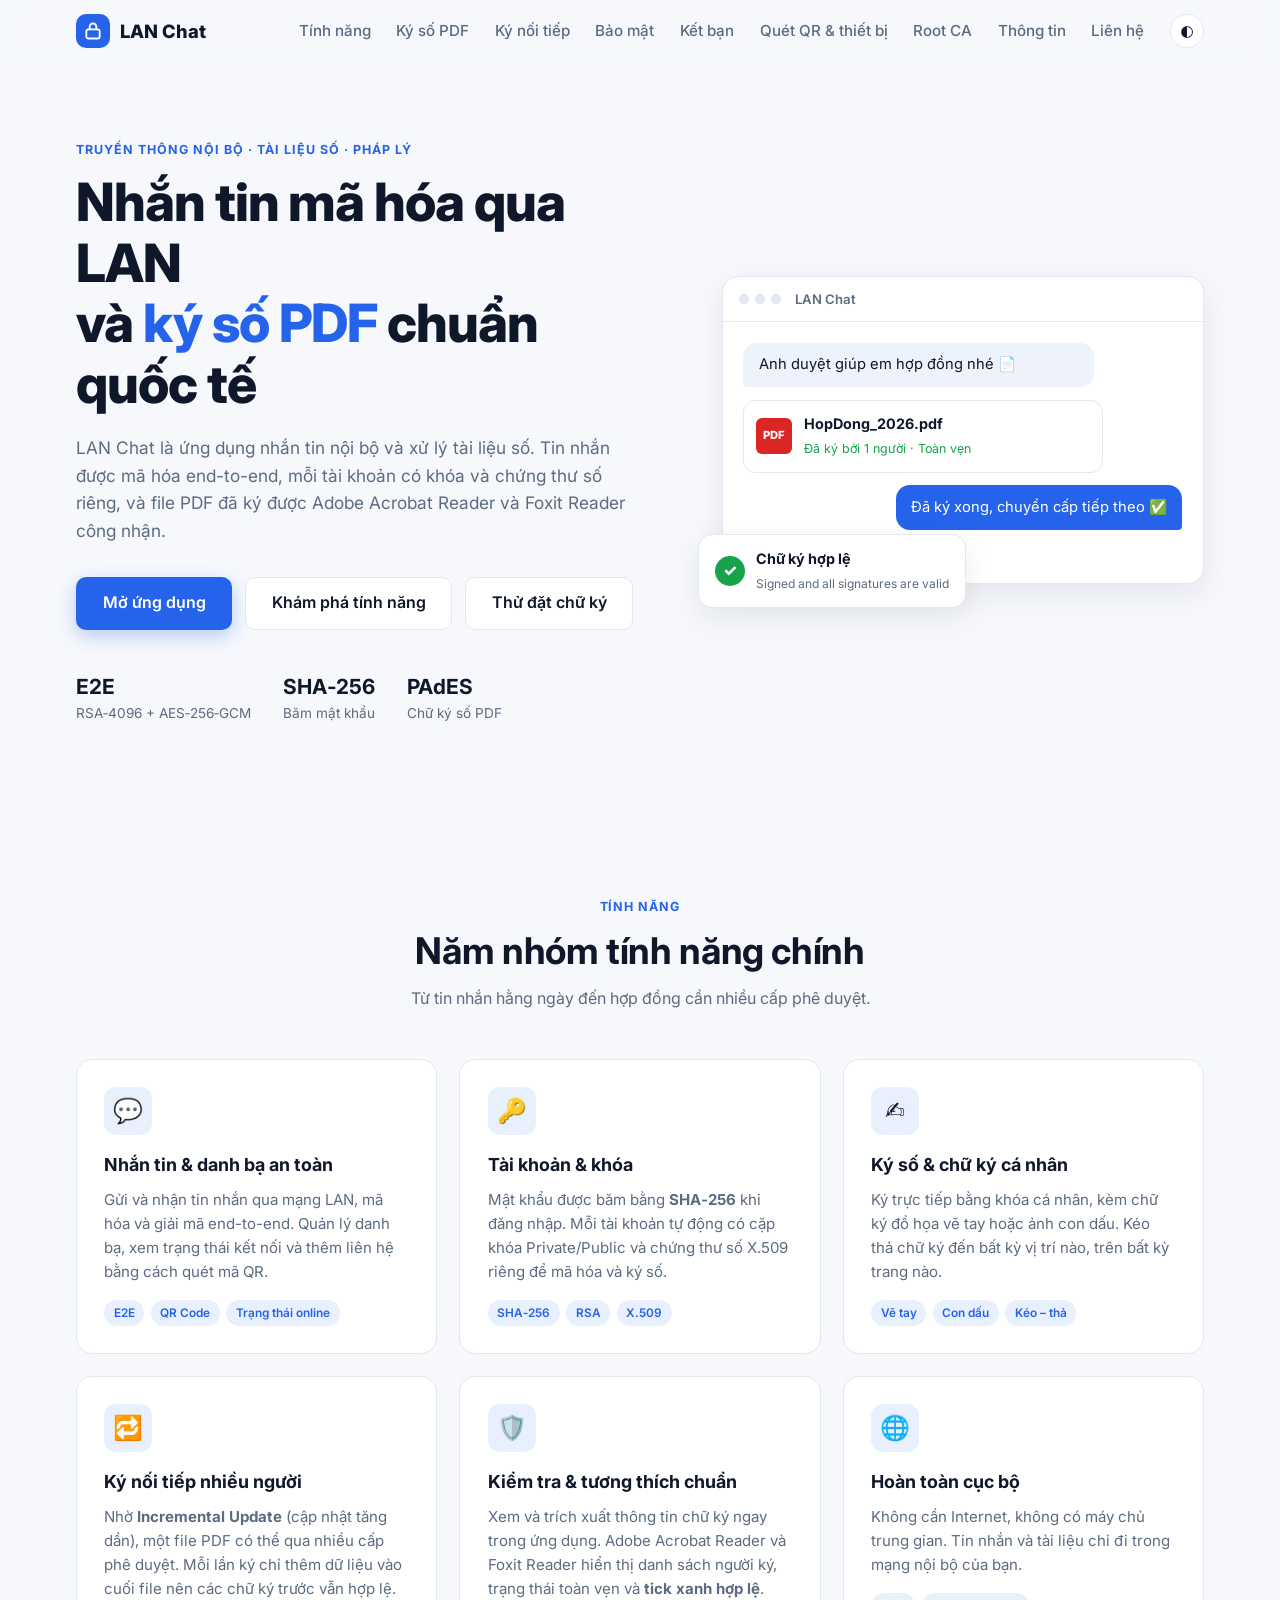
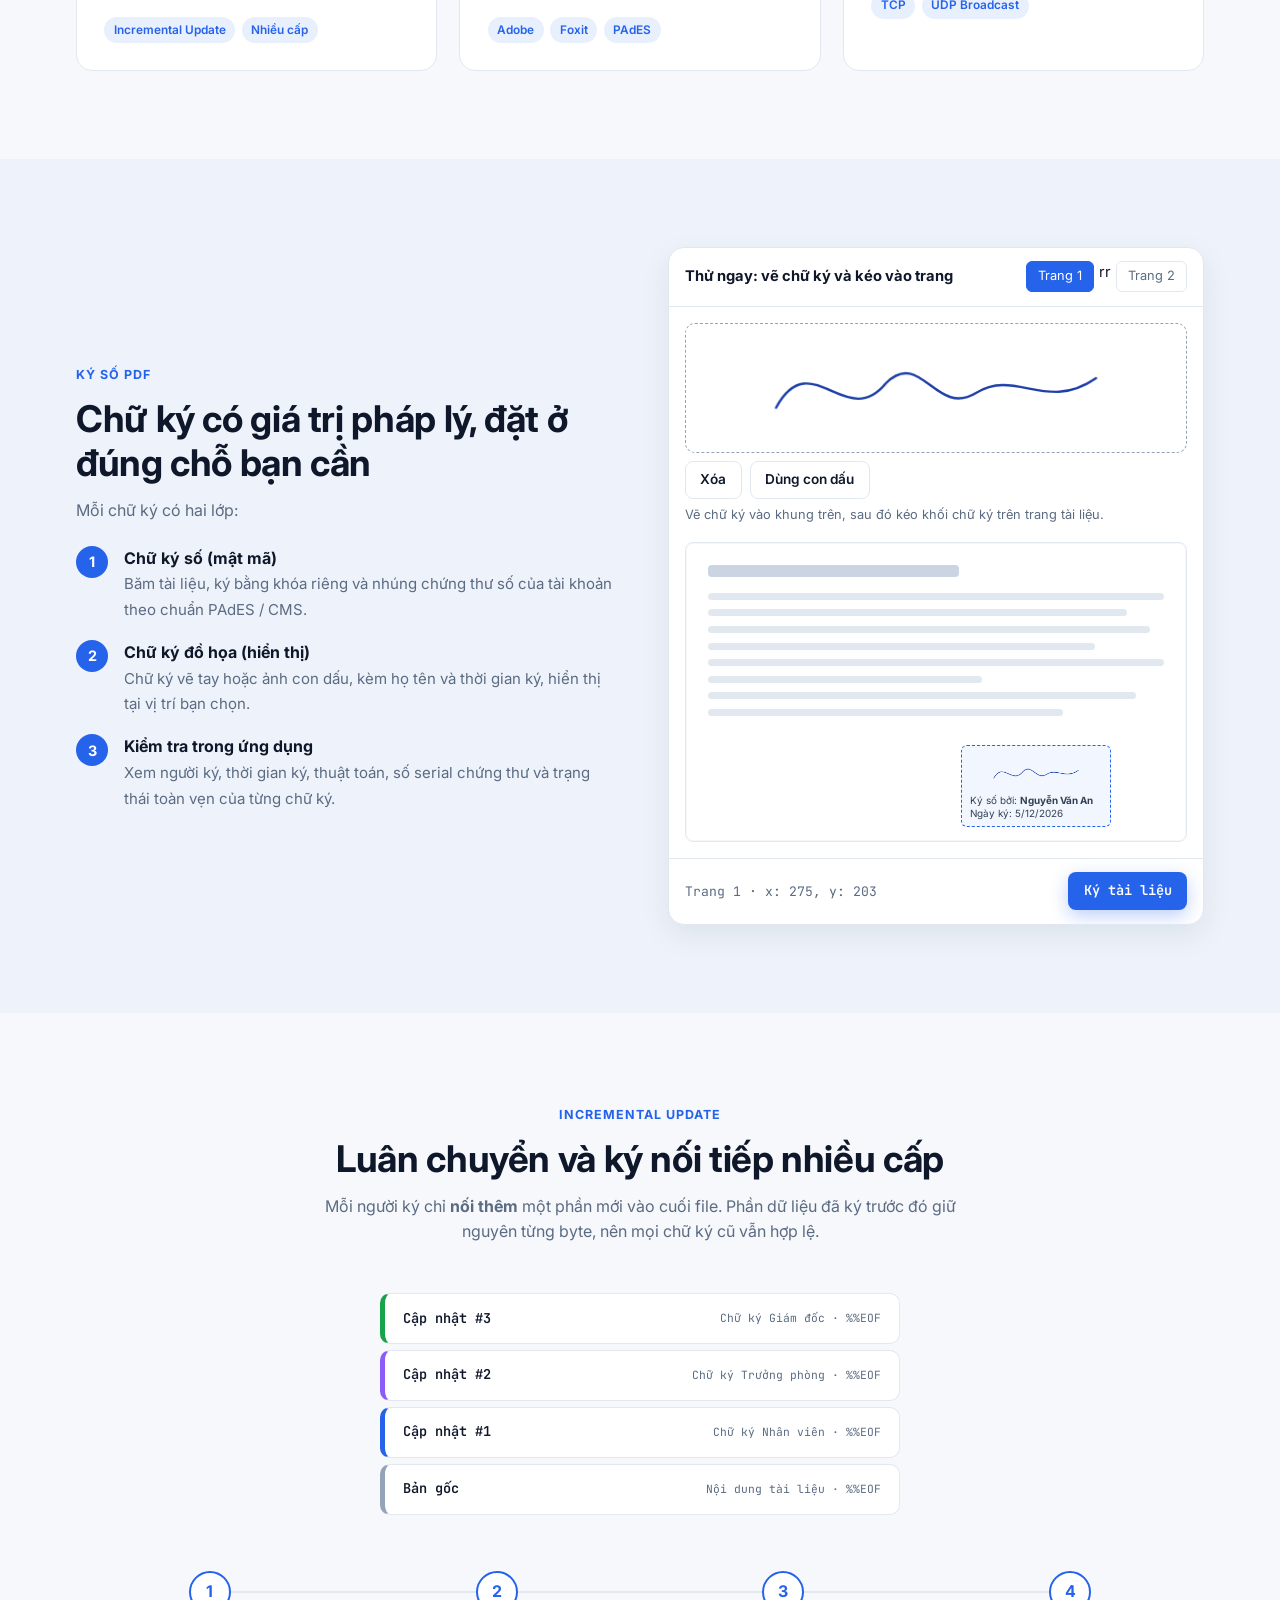
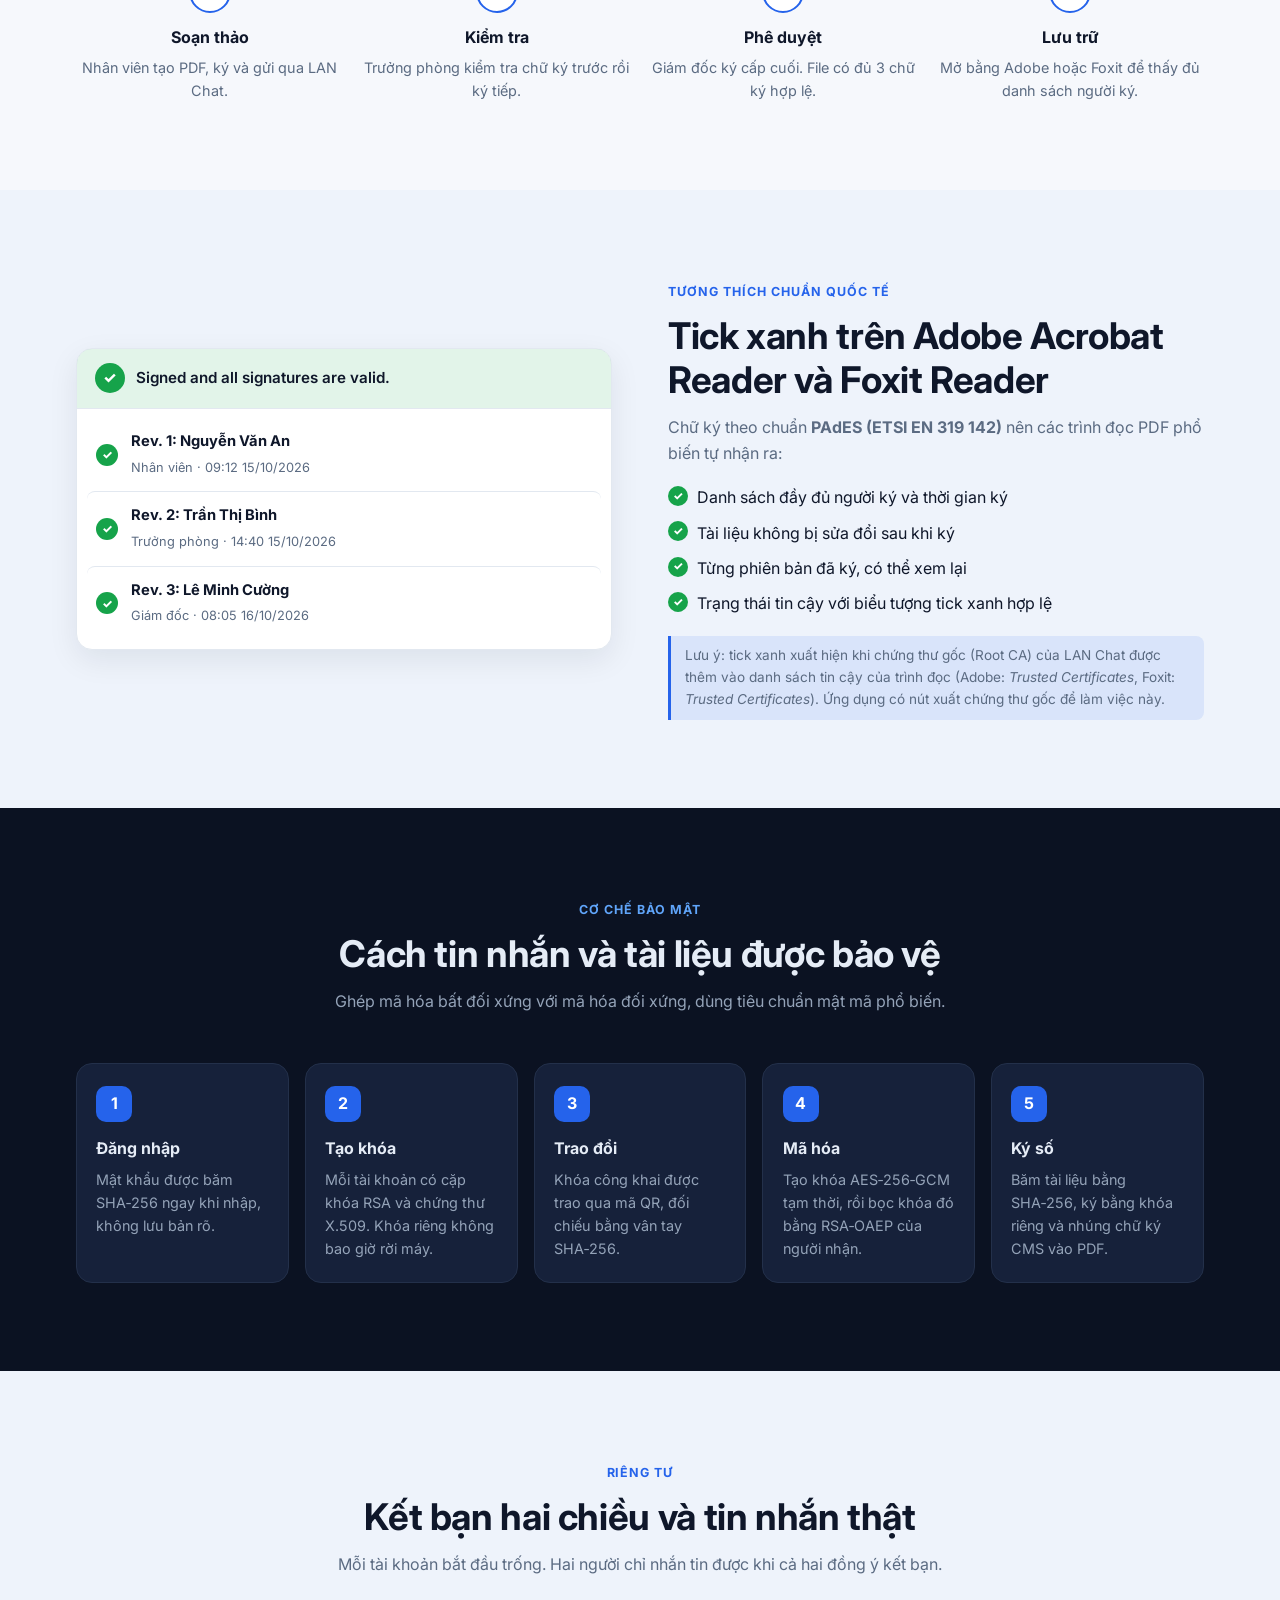
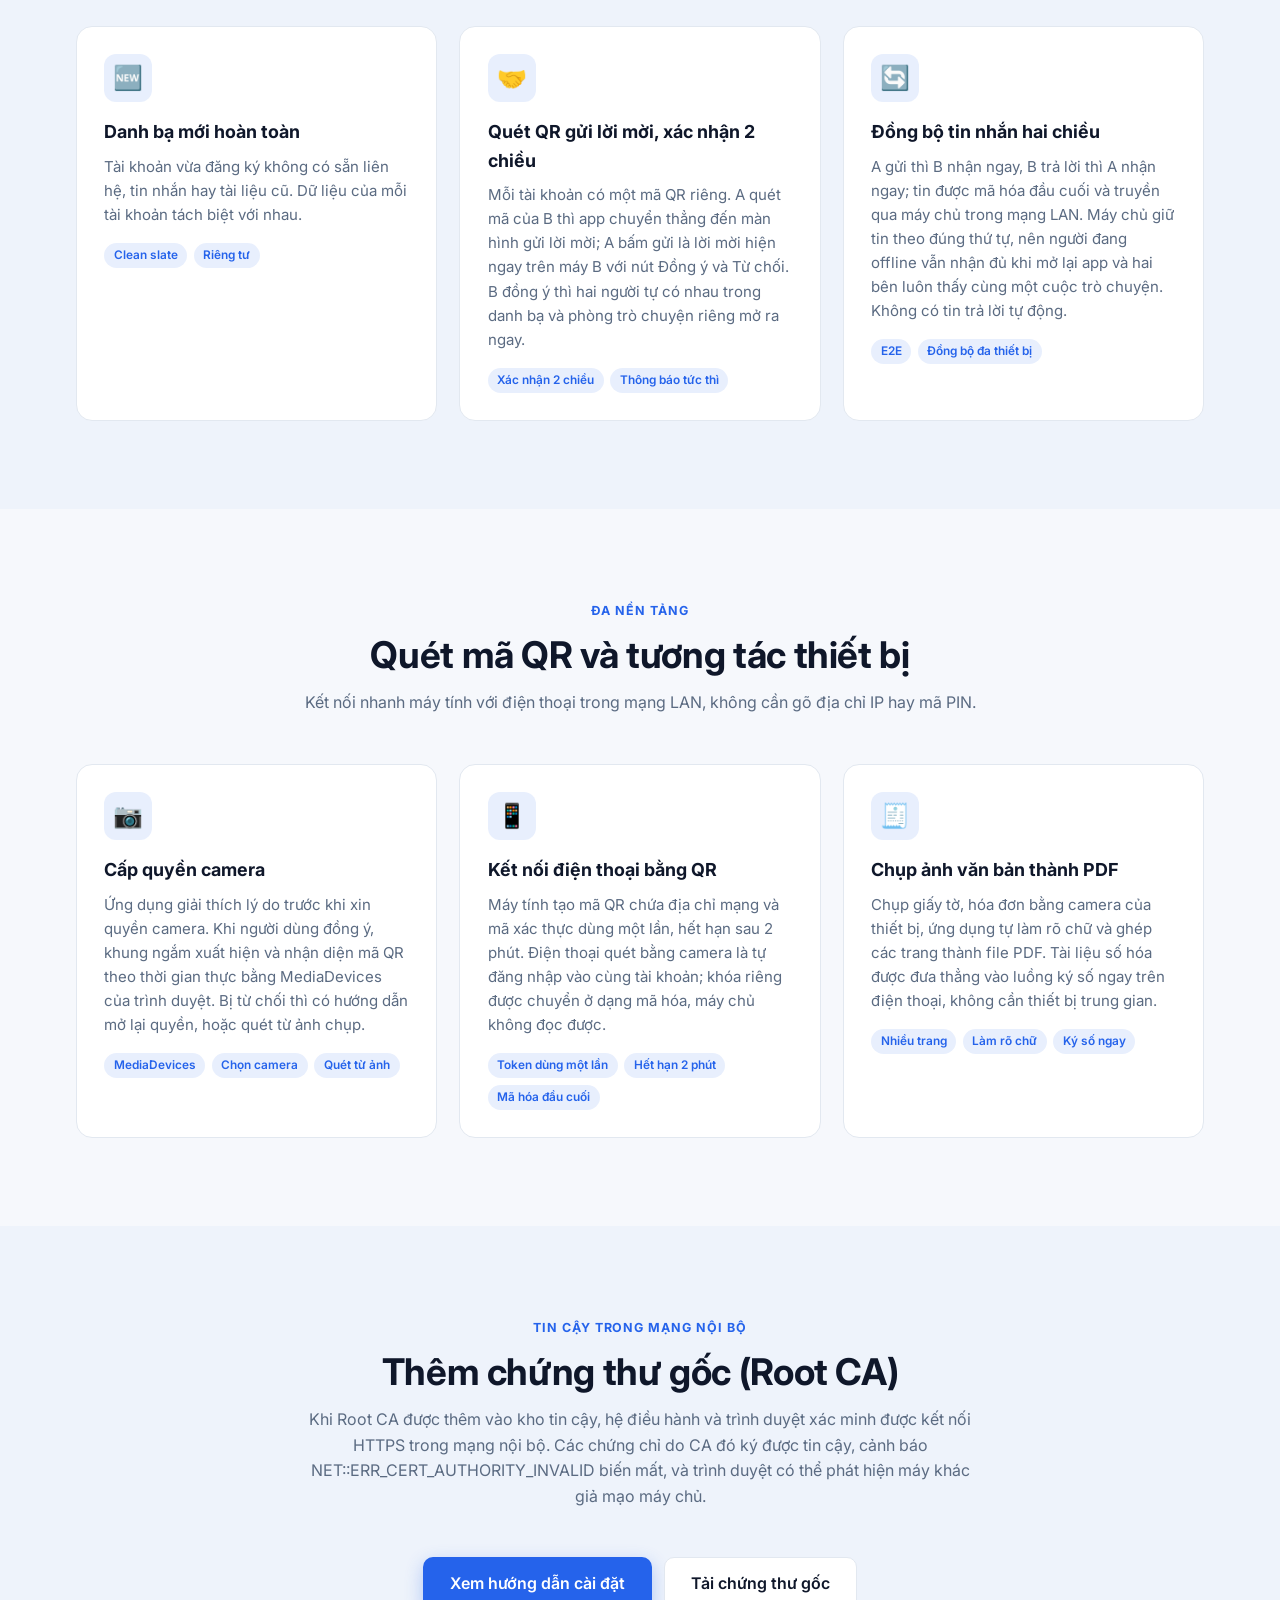
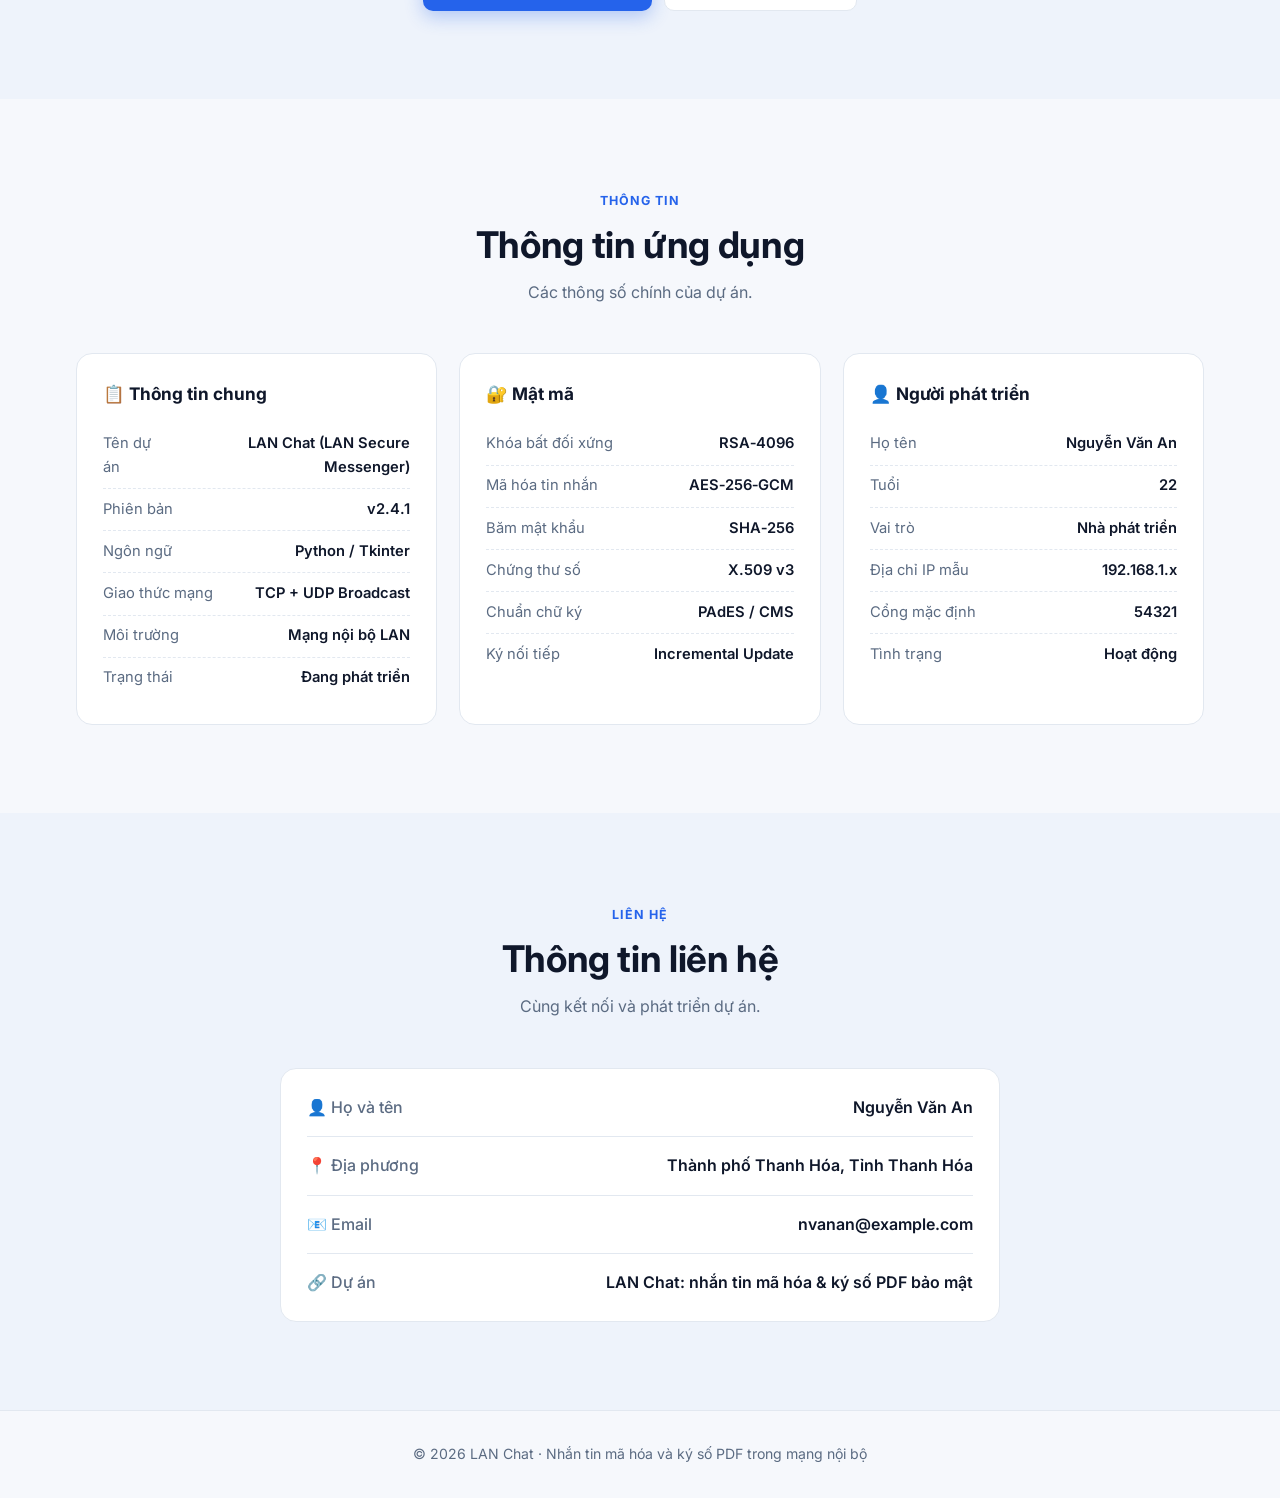
==== ui/ui/ui/index.html @ f1059870 "Cập nhật mô tả luồng quét QR gửi lời mời kết bạn Co-Authored-By: Claude Opus 5.5 <noreply@anthropic." ====
<!DOCTYPE html>
<html lang="vi">

<head>
    <meta charset="UTF-8">
    <meta name="viewport" content="width=device-width, initial-scale=1.0">
    <meta name="description" content="LAN Chat – Nhắn tin mã hóa end-to-end qua mạng LAN và ký số PDF chuẩn quốc tế.">
    <title>LAN Chat – Nhắn tin & Ký số PDF Bảo mật</title>
    <link rel="preconnect" href="https://fonts.googleapis.com">
    <link
        href="https://fonts.googleapis.com/css2?family=Inter:wght@400;500;600;700;800&family=JetBrains+Mono:wght@400;500&display=swap"
        rel="stylesheet">
    <link rel="stylesheet" href="style.css">
</head>

<body>
    <!-- Thanh điều hướng -->
    <nav class="navbar" id="navbar">
        <div class="nav-container">
            <a href="#home" class="logo">
                <span class="logo-mark">
                    <svg viewBox="0 0 24 24" width="20" height="20" fill="none" stroke="currentColor" stroke-width="2.2"
                        stroke-linecap="round" stroke-linejoin="round">
                        <rect x="4" y="10" width="16" height="11" rx="2.5" />
                        <path d="M8 10V7a4 4 0 0 1 8 0v3" />
                    </svg>
                </span>
                <span class="brand">LAN Chat</span>
            </a>
            <button class="nav-toggle" id="navToggle" aria-label="Mở menu" aria-expanded="false">
                <span></span><span></span><span></span>
            </button>
            <ul class="nav-links" id="navLinks">
                <li><a href="#features">Tính năng</a></li>
                <li><a href="#signing">Ký số PDF</a></li>
                <li><a href="#workflow">Ký nối tiếp</a></li>
                <li><a href="#security">Bảo mật</a></li>
                <li><a href="#friends">Kết bạn</a></li>
                <li><a href="#devices">Quét QR & thiết bị</a></li>
                <li><a href="#root-ca">Root CA</a></li>
                <li><a href="#info">Thông tin</a></li>
                <li><a href="#contact">Liên hệ</a></li>
                <li><button class="theme-btn" id="themeBtn" aria-label="Đổi giao diện sáng/tối">◐</button></li>
            </ul>
        </div>
    </nav>

    <!-- Phần đầu trang -->
    <header id="home" class="hero">
        <div class="hero-content">
            <span class="eyebrow">Truyền thông nội bộ · Tài liệu số · Pháp lý</span>
            <h1>Nhắn tin mã hóa qua LAN<br>và <span class="highlight">ký số PDF</span> chuẩn quốc tế</h1>
            <p class="subtitle">LAN Chat là ứng dụng nhắn tin nội bộ và xử lý tài liệu số. Tin nhắn được mã hóa
                end-to-end, mỗi tài khoản có khóa và chứng thư số riêng, và file PDF đã ký được Adobe Acrobat
                Reader và Foxit Reader công nhận.</p>
            <div class="hero-buttons">
                <a href="Ứng dụng Chat LAN Bảo mật &amp; Ký số PDF.html" class="btn primary">Mở ứng dụng</a>
                <a href="#features" class="btn secondary">Khám phá tính năng</a>
                <a href="#demo" class="btn secondary">Thử đặt chữ ký</a>
            </div>
            <ul class="hero-stats">
                <li><strong>E2E</strong><span>RSA‑4096 + AES‑256‑GCM</span></li>
                <li><strong>SHA‑256</strong><span>Băm mật khẩu</span></li>
                <li><strong>PAdES</strong><span>Chữ ký số PDF</span></li>
            </ul>
        </div>

        <div class="hero-visual" aria-hidden="true">
            <div class="mock-window">
                <div class="mock-bar"><i></i><i></i><i></i><span>LAN Chat</span></div>
                <div class="mock-body">
                    <div class="bubble in">Anh duyệt giúp em hợp đồng nhé 📄</div>
                    <div class="file-chip">
                        <span class="file-ico">PDF</span>
                        <div><b>HopDong_2026.pdf</b><small>Đã ký bởi 1 người · Toàn vẹn</small></div>
                    </div>
                    <div class="bubble out">Đã ký xong, chuyển cấp tiếp theo ✅</div>
                    <div class="lock-line"><span class="dot"></span>Mã hóa end‑to‑end · 192.168.1.24</div>
                </div>
            </div>
            <div class="badge-float">
                <span class="tick">✓</span>
                <div><b>Chữ ký hợp lệ</b><small>Signed and all signatures are valid</small></div>
            </div>
        </div>
    </header>

    <!-- Tính năng chính -->
    <section id="features" class="section">
        <div class="container">
            <div class="section-header">
                <span class="eyebrow">Tính năng</span>
                <h2>Năm nhóm tính năng chính</h2>
                <p>Từ tin nhắn hằng ngày đến hợp đồng cần nhiều cấp phê duyệt.</p>
            </div>
            <div class="features-grid">
                <article class="feature-card reveal">
                    <div class="feature-icon">💬</div>
                    <h3>Nhắn tin & danh bạ an toàn</h3>
                    <p>Gửi và nhận tin nhắn qua mạng LAN, mã hóa và giải mã end-to-end. Quản lý danh bạ, xem trạng thái
                        kết nối và thêm
                        liên hệ bằng cách quét mã QR.</p>
                    <ul class="tags">
                        <li>E2E</li>
                        <li>QR Code</li>
                        <li>Trạng thái online</li>
                    </ul>
                </article>
                <article class="feature-card reveal">
                    <div class="feature-icon">🔑</div>
                    <h3>Tài khoản & khóa</h3>
                    <p>Mật khẩu được băm bằng <b>SHA‑256</b> khi đăng nhập. Mỗi tài khoản tự động có cặp khóa
                        Private/Public và chứng thư số X.509 riêng để mã hóa và ký số.</p>
                    <ul class="tags">
                        <li>SHA‑256</li>
                        <li>RSA</li>
                        <li>X.509</li>
                    </ul>
                </article>
                <article class="feature-card reveal">
                    <div class="feature-icon">✍️</div>
                    <h3>Ký số & chữ ký cá nhân</h3>
                    <p>Ký trực tiếp bằng khóa cá nhân, kèm chữ ký đồ họa vẽ tay hoặc ảnh con dấu. Kéo thả chữ ký đến
                        bất kỳ vị trí nào, trên bất kỳ trang nào.</p>
                    <ul class="tags">
                        <li>Vẽ tay</li>
                        <li>Con dấu</li>
                        <li>Kéo – thả</li>
                    </ul>
                </article>
                <article class="feature-card reveal">
                    <div class="feature-icon">🔁</div>
                    <h3>Ký nối tiếp nhiều người</h3>
                    <p>Nhờ <b>Incremental Update</b> (cập nhật tăng dần), một file PDF có thể qua nhiều cấp phê duyệt.
                        Mỗi lần ký chỉ thêm dữ liệu vào cuối file nên các chữ ký trước vẫn hợp lệ.</p>
                    <ul class="tags">
                        <li>Incremental Update</li>
                        <li>Nhiều cấp</li>
                    </ul>
                </article>
                <article class="feature-card reveal">
                    <div class="feature-icon">🛡️</div>
                    <h3>Kiểm tra & tương thích chuẩn</h3>
                    <p>Xem và trích xuất thông tin chữ ký ngay trong ứng dụng. Adobe Acrobat Reader và Foxit Reader
                        hiển thị danh sách người ký, trạng thái toàn vẹn và <b>tick xanh hợp lệ</b>.</p>
                    <ul class="tags">
                        <li>Adobe</li>
                        <li>Foxit</li>
                        <li>PAdES</li>
                    </ul>
                </article>
                <article class="feature-card reveal">
                    <div class="feature-icon">🌐</div>
                    <h3>Hoàn toàn cục bộ</h3>
                    <p>Không cần Internet, không có máy chủ trung gian. Tin nhắn và tài liệu chỉ đi trong mạng nội bộ
                        của bạn.</p>
                    <ul class="tags">
                        <li>TCP</li>
                        <li>UDP Broadcast</li>
                    </ul>
                </article>
            </div>
        </div>
    </section>

    <!-- Ký số PDF + demo -->
    <section id="signing" class="section alt">
        <div class="container split">
            <div class="split-text">
                <span class="eyebrow">Ký số PDF</span>
                <h2>Chữ ký có giá trị pháp lý, đặt ở đúng chỗ bạn cần</h2>
                <p>Mỗi chữ ký có hai lớp:</p>
                <ol class="numbered">
                    <li><b>Chữ ký số (mật mã)</b><span>Băm tài liệu, ký bằng khóa riêng và nhúng chứng thư số của tài
                            khoản
                            theo chuẩn PAdES / CMS.</span></li>
                    <li><b>Chữ ký đồ họa (hiển thị)</b><span>Chữ ký vẽ tay hoặc ảnh con dấu, kèm họ tên và thời gian ký,
                            hiển thị tại vị trí bạn chọn.</span></li>
                    <li><b>Kiểm tra trong ứng dụng</b><span>Xem người ký, thời gian ký, thuật toán, số serial chứng thư
                            và trạng thái
                            toàn vẹn của từng chữ ký.</span></li>
                </ol>
            </div>

            <div id="demo" class="demo reveal">
                <div class="demo-head">
                    <b>Thử ngay: vẽ chữ ký và kéo vào trang</b>
                    <div class="demo-tabs" role="tablist">
                        <button class="active" data-page="1">Trang 1</button>rr
                        <button data-page="2">Trang 2</button>
                    </div>
                </div>
                <div class="demo-body">
                    <div class="pad-wrap">
                        <canvas id="sigPad" width="320" height="130" aria-label="Khung vẽ chữ ký"></canvas>
                        <div class="pad-actions">
                            <button class="btn ghost sm" id="clearPad">Xóa</button>
                            <button class="btn ghost sm" id="stampPad">Dùng con dấu</button>
                        </div>
                        <p class="hint">Vẽ chữ ký vào khung trên, sau đó kéo khối chữ ký trên trang tài liệu.</p>
                    </div>
                    <div class="paper" id="paper">
                        <div class="paper-lines" id="paperLines"></div>
                        <div class="sig-box" id="sigBox" tabindex="0" aria-label="Khối chữ ký, kéo để di chuyển">
                            <img id="sigImg" alt="">
                            <span class="sig-meta">Ký số bởi: <b>Nguyễn Văn An</b><br><span id="sigTime"></span></span>
                        </div>
                    </div>
                </div>
                <div class="demo-foot">
                    <span id="sigPos">Trang 1 · x: 0, y: 0</span>
                    <button class="btn primary sm" id="signBtn">Ký tài liệu</button>
                </div>
                <div class="toast" id="toast" role="status"></div>
            </div>
        </div>
    </section>

    <!-- Ký nối tiếp -->
    <section id="workflow" class="section">
        <div class="container">
            <div class="section-header">
                <span class="eyebrow">Incremental Update</span>
                <h2>Luân chuyển và ký nối tiếp nhiều cấp</h2>
                <p>Mỗi người ký chỉ <b>nối thêm</b> một phần mới vào cuối file. Phần dữ liệu đã ký trước đó giữ nguyên
                    từng byte, nên mọi chữ ký cũ vẫn hợp lệ.</p>
            </div>

            <div class="pdf-stack reveal" aria-label="Cấu trúc file PDF sau nhiều lần ký">
                <div class="layer base"><span>Bản gốc</span><small>Nội dung tài liệu · %%EOF</small></div>
                <div class="layer l1"><span>Cập nhật #1</span><small>Chữ ký Nhân viên · %%EOF</small></div>
                <div class="layer l2"><span>Cập nhật #2</span><small>Chữ ký Trưởng phòng · %%EOF</small></div>
                <div class="layer l3"><span>Cập nhật #3</span><small>Chữ ký Giám đốc · %%EOF</small></div>
            </div>

            <div class="timeline">
                <div class="t-step reveal">
                    <div class="t-num">1</div>
                    <h4>Soạn thảo</h4>
                    <p>Nhân viên tạo PDF, ký và gửi qua LAN Chat.</p>
                </div>
                <div class="t-step reveal">
                    <div class="t-num">2</div>
                    <h4>Kiểm tra</h4>
                    <p>Trưởng phòng kiểm tra chữ ký trước rồi ký tiếp.</p>
                </div>
                <div class="t-step reveal">
                    <div class="t-num">3</div>
                    <h4>Phê duyệt</h4>
                    <p>Giám đốc ký cấp cuối. File có đủ 3 chữ ký hợp lệ.</p>
                </div>
                <div class="t-step reveal">
                    <div class="t-num">4</div>
                    <h4>Lưu trữ</h4>
                    <p>Mở bằng Adobe hoặc Foxit để thấy đủ danh sách người ký.</p>
                </div>
            </div>
        </div>
    </section>

    <!-- Kiểm tra chữ ký -->
    <section id="verify" class="section alt">
        <div class="container split reverse">
            <div class="viewer reveal" aria-label="Minh họa bảng chữ ký trong trình đọc PDF">
                <div class="viewer-banner"><span class="tick">✓</span>Signed and all signatures are valid.</div>
                <div class="viewer-panel">
                    <div class="sig-row"><span class="tick sm">✓</span>
                        <div><b>Rev. 1: Nguyễn Văn An</b><small>Nhân viên · 09:12 15/10/2026</small></div>
                    </div>
                    <div class="sig-row"><span class="tick sm">✓</span>
                        <div><b>Rev. 2: Trần Thị Bình</b><small>Trưởng phòng · 14:40 15/10/2026</small></div>
                    </div>
                    <div class="sig-row"><span class="tick sm">✓</span>
                        <div><b>Rev. 3: Lê Minh Cường</b><small>Giám đốc · 08:05 16/10/2026</small></div>
                    </div>
                </div>
            </div>
            <div class="split-text">
                <span class="eyebrow">Tương thích chuẩn quốc tế</span>
                <h2>Tick xanh trên Adobe Acrobat Reader và Foxit Reader</h2>
                <p>Chữ ký theo chuẩn <b>PAdES (ETSI EN 319 142)</b> nên các trình đọc PDF phổ biến tự nhận ra:</p>
                <ul class="checks">
                    <li>Danh sách đầy đủ người ký và thời gian ký</li>
                    <li>Tài liệu không bị sửa đổi sau khi ký</li>
                    <li>Từng phiên bản đã ký, có thể xem lại</li>
                    <li>Trạng thái tin cậy với biểu tượng tick xanh hợp lệ</li>
                </ul>
                <p class="note">Lưu ý: tick xanh xuất hiện khi chứng thư gốc (Root CA) của LAN Chat được thêm vào danh
                    sách tin cậy của trình đọc (Adobe: <i>Trusted Certificates</i>, Foxit: <i>Trusted Certificates</i>).
                    Ứng dụng có
                    nút xuất chứng thư gốc để làm việc này.</p>
            </div>
        </div>
    </section>

    <!-- Bảo mật -->
    <section id="security" class="section dark">
        <div class="container">
            <div class="section-header">
                <span class="eyebrow">Cơ chế bảo mật</span>
                <h2>Cách tin nhắn và tài liệu được bảo vệ</h2>
                <p>Ghép mã hóa bất đối xứng với mã hóa đối xứng, dùng tiêu chuẩn mật mã phổ biến.</p>
            </div>
            <div class="security-flow">
                <div class="step reveal">
                    <div class="step-num">1</div>
                    <h4>Đăng nhập</h4>
                    <p>Mật khẩu được băm SHA‑256 ngay khi nhập, không lưu bản rõ.</p>
                </div>
                <div class="step reveal">
                    <div class="step-num">2</div>
                    <h4>Tạo khóa</h4>
                    <p>Mỗi tài khoản có cặp khóa RSA và chứng thư X.509. Khóa riêng không bao giờ rời máy.</p>
                </div>
                <div class="step reveal">
                    <div class="step-num">3</div>
                    <h4>Trao đổi</h4>
                    <p>Khóa công khai được trao qua mã QR, đối chiếu bằng vân tay SHA‑256.</p>
                </div>
                <div class="step reveal">
                    <div class="step-num">4</div>
                    <h4>Mã hóa</h4>
                    <p>Tạo khóa AES‑256‑GCM tạm thời, rồi bọc khóa đó bằng RSA‑OAEP của người nhận.</p>
                </div>
                <div class="step reveal">
                    <div class="step-num">5</div>
                    <h4>Ký số</h4>
                    <p>Băm tài liệu bằng SHA‑256, ký bằng khóa riêng và nhúng chữ ký CMS vào PDF.</p>
                </div>
            </div>
        </div>
    </section>

    <!-- Kết bạn hai chiều -->
    <section id="friends" class="section alt">
        <div class="container">
            <div class="section-header">
                <span class="eyebrow">Riêng tư</span>
                <h2>Kết bạn hai chiều và tin nhắn thật</h2>
                <p>Mỗi tài khoản bắt đầu trống. Hai người chỉ nhắn tin được khi cả hai đồng ý kết bạn.</p>
            </div>
            <div class="features-grid">
                <article class="feature-card reveal">
                    <div class="feature-icon">🆕</div>
                    <h3>Danh bạ mới hoàn toàn</h3>
                    <p>Tài khoản vừa đăng ký không có sẵn liên hệ, tin nhắn hay tài liệu cũ. Dữ liệu của mỗi tài khoản tách biệt với nhau.</p>
                    <ul class="tags"><li>Clean slate</li><li>Riêng tư</li></ul>
                </article>
                <article class="feature-card reveal">
                    <div class="feature-icon">🤝</div>
                    <h3>Quét QR gửi lời mời, xác nhận 2 chiều</h3>
                    <p>Mỗi tài khoản có một mã QR riêng. A quét mã của B thì app chuyển thẳng đến màn hình gửi lời mời; A bấm gửi là lời mời hiện ngay trên máy B với nút Đồng ý và Từ chối. B đồng ý thì hai người tự có nhau trong danh bạ và phòng trò chuyện riêng mở ra ngay.</p>
                    <ul class="tags"><li>Xác nhận 2 chiều</li><li>Thông báo tức thì</li></ul>
                </article>
                <article class="feature-card reveal">
                    <div class="feature-icon">🔄</div>
                    <h3>Đồng bộ tin nhắn hai chiều</h3>
                    <p>A gửi thì B nhận ngay, B trả lời thì A nhận ngay; tin được mã hóa đầu cuối và truyền qua máy chủ trong mạng LAN. Máy chủ giữ tin theo đúng thứ tự, nên người đang offline vẫn nhận đủ khi mở lại app và hai bên luôn thấy cùng một cuộc trò chuyện. Không có tin trả lời tự động.</p>
                    <ul class="tags"><li>E2E</li><li>Đồng bộ đa thiết bị</li></ul>
                </article>
            </div>
        </div>
    </section>

    <!-- Quét mã QR và tương tác thiết bị -->
    <section id="devices" class="section">
        <div class="container">
            <div class="section-header">
                <span class="eyebrow">Đa nền tảng</span>
                <h2>Quét mã QR và tương tác thiết bị</h2>
                <p>Kết nối nhanh máy tính với điện thoại trong mạng LAN, không cần gõ địa chỉ IP hay mã PIN.</p>
            </div>
            <div class="features-grid">
                <article class="feature-card reveal">
                    <div class="feature-icon">📷</div>
                    <h3>Cấp quyền camera</h3>
                    <p>Ứng dụng giải thích lý do trước khi xin quyền camera. Khi người dùng đồng ý, khung ngắm xuất hiện và nhận diện mã QR theo thời gian thực bằng MediaDevices của trình duyệt. Bị từ chối thì có hướng dẫn mở lại quyền, hoặc quét từ ảnh chụp.</p>
                    <ul class="tags">
                        <li>MediaDevices</li>
                        <li>Chọn camera</li>
                        <li>Quét từ ảnh</li>
                    </ul>
                </article>
                <article class="feature-card reveal">
                    <div class="feature-icon">📱</div>
                    <h3>Kết nối điện thoại bằng QR</h3>
                    <p>Máy tính tạo mã QR chứa địa chỉ mạng và mã xác thực dùng một lần, hết hạn sau 2 phút. Điện thoại quét bằng camera là tự đăng nhập vào cùng tài khoản; khóa riêng được chuyển ở dạng mã hóa, máy chủ không đọc được.</p>
                    <ul class="tags">
                        <li>Token dùng một lần</li>
                        <li>Hết hạn 2 phút</li>
                        <li>Mã hóa đầu cuối</li>
                    </ul>
                </article>
                <article class="feature-card reveal">
                    <div class="feature-icon">🧾</div>
                    <h3>Chụp ảnh văn bản thành PDF</h3>
                    <p>Chụp giấy tờ, hóa đơn bằng camera của thiết bị, ứng dụng tự làm rõ chữ và ghép các trang thành file PDF. Tài liệu số hóa được đưa thẳng vào luồng ký số ngay trên điện thoại, không cần thiết bị trung gian.</p>
                    <ul class="tags">
                        <li>Nhiều trang</li>
                        <li>Làm rõ chữ</li>
                        <li>Ký số ngay</li>
                    </ul>
                </article>
            </div>
        </div>
    </section>

    <!-- Chứng thư gốc -->
    <section id="root-ca" class="section alt">
        <div class="container">
            <div class="section-header reveal">
                <span class="eyebrow">Tin cậy trong mạng nội bộ</span>
                <h2>Thêm chứng thư gốc (Root CA)</h2>
                <p>Khi Root CA được thêm vào kho tin cậy, hệ điều hành và trình duyệt xác minh được kết nối HTTPS trong mạng nội bộ. Các chứng chỉ do CA đó ký được tin cậy, cảnh báo NET::ERR_CERT_AUTHORITY_INVALID biến mất, và trình duyệt có thể phát hiện máy khác giả mạo máy chủ.</p>
            </div>
            <div class="hero-buttons" style="justify-content:center">
                <a href="/#root-ca" class="btn primary">Xem hướng dẫn cài đặt</a>
                <a href="/ca.crt" class="btn secondary">Tải chứng thư gốc</a>
            </div>
        </div>
    </section>

    <!-- Thông tin hệ thống -->
    <section id="info" class="section">
        <div class="container">
            <div class="section-header">
                <span class="eyebrow">Thông tin</span>
                <h2>Thông tin ứng dụng</h2>
                <p>Các thông số chính của dự án.</p>
            </div>
            <div class="info-grid">
                <div class="info-card reveal">
                    <h3>📋 Thông tin chung</h3>
                    <ul class="info-list">
                        <li><span>Tên dự án</span><b>LAN Chat (LAN Secure Messenger)</b></li>
                        <li><span>Phiên bản</span><b>v2.4.1</b></li>
                        <li><span>Ngôn ngữ</span><b>Python / Tkinter</b></li>
                        <li><span>Giao thức mạng</span><b>TCP + UDP Broadcast</b></li>
                        <li><span>Môi trường</span><b>Mạng nội bộ LAN</b></li>
                        <li><span>Trạng thái</span><b>Đang phát triển</b></li>
                    </ul>
                </div>
                <div class="info-card reveal">
                    <h3>🔐 Mật mã</h3>
                    <ul class="info-list">
                        <li><span>Khóa bất đối xứng</span><b>RSA‑4096</b></li>
                        <li><span>Mã hóa tin nhắn</span><b>AES‑256‑GCM</b></li>
                        <li><span>Băm mật khẩu</span><b>SHA‑256</b></li>
                        <li><span>Chứng thư số</span><b>X.509 v3</b></li>
                        <li><span>Chuẩn chữ ký</span><b>PAdES / CMS</b></li>
                        <li><span>Ký nối tiếp</span><b>Incremental Update</b></li>
                    </ul>
                </div>
                <div class="info-card reveal">
                    <h3>👤 Người phát triển</h3>
                    <ul class="info-list">
                        <li><span>Họ tên</span><b>Nguyễn Văn An</b></li>
                        <li><span>Tuổi</span><b>22</b></li>
                        <li><span>Vai trò</span><b>Nhà phát triển</b></li>
                        <li><span>Địa chỉ IP mẫu</span><b>192.168.1.x</b></li>
                        <li><span>Cổng mặc định</span><b>54321</b></li>
                        <li><span>Tình trạng</span><b>Hoạt động</b></li>
                    </ul>
                </div>
            </div>
        </div>
    </section>

    <!-- Liên hệ -->
    <section id="contact" class="section alt">
        <div class="container">
            <div class="section-header">
                <span class="eyebrow">Liên hệ</span>
                <h2>Thông tin liên hệ</h2>
                <p>Cùng kết nối và phát triển dự án.</p>
            </div>
            <div class="contact-box reveal">
                <div class="contact-item"><span class="label">👤 Họ và tên</span><span class="value">Nguyễn Văn
                        An</span></div>
                <div class="contact-item"><span class="label">📍 Địa phương</span><span class="value">Thành phố Thanh
                        Hóa, Tỉnh Thanh Hóa</span></div>
                <div class="contact-item"><span class="label">📧 Email</span><span
                        class="value">nvanan@example.com</span></div>
                <div class="contact-item"><span class="label">🔗 Dự án</span><span class="value">LAN Chat: nhắn tin mã
                        hóa & ký số PDF bảo mật</span></div>
            </div>
        </div>
    </section>

    <footer>
        <p>© 2026 LAN Chat · Nhắn tin mã hóa và ký số PDF trong mạng nội bộ</p>
    </footer>

    <script src="script.js"></script>
</body>

</html>
---- ui/ui/ui/style.css ----
/* === Biến giao diện === */
:root {
    --primary: #2563eb;
    --primary-soft: rgba(37, 99, 235, .1);
    --green: #16a34a;
    --green-soft: rgba(22, 163, 74, .12);
    --text: #0f172a;
    --muted: #5b6b82;
    --bg: #f6f8fc;
    --bg-alt: #eef3fb;
    --card: #ffffff;
    --border: #e2e8f0;
    --dark-bg: #0b1222;
    --dark-card: #16213a;
    --paper: #ffffff;
    --shadow: 0 10px 30px rgba(15, 23, 42, .08);
    --radius: 16px;
}

@media (prefers-color-scheme: dark) {
    :root:not([data-theme="light"]) {
        --primary: #60a5fa;
        --primary-soft: rgba(96, 165, 250, .14);
        --green: #4ade80;
        --green-soft: rgba(74, 222, 128, .14);
        --text: #e5ecf6;
        --muted: #94a3b8;
        --bg: #0b1120;
        --bg-alt: #0f172a;
        --card: #131c2f;
        --border: #23304a;
        --dark-bg: #060b16;
        --dark-card: #121b30;
        --paper: #f8fafc;
        --shadow: 0 10px 30px rgba(0, 0, 0, .35);
    }
}

:root[data-theme="dark"] {
    --primary: #60a5fa;
    --primary-soft: rgba(96, 165, 250, .14);
    --green: #4ade80;
    --green-soft: rgba(74, 222, 128, .14);
    --text: #e5ecf6;
    --muted: #94a3b8;
    --bg: #0b1120;
    --bg-alt: #0f172a;
    --card: #131c2f;
    --border: #23304a;
    --dark-bg: #060b16;
    --dark-card: #121b30;
    --paper: #f8fafc;
    --shadow: 0 10px 30px rgba(0, 0, 0, .35);
}

* { margin: 0; padding: 0; box-sizing: border-box; }

html { scroll-behavior: smooth; scroll-padding-top: 76px; }

body {
    font-family: 'Inter', system-ui, sans-serif;
    line-height: 1.6;
    color: var(--text);
    background: var(--bg);
    overflow-x: hidden;
}

a { text-decoration: none; color: inherit; }
ul, ol { list-style: none; }
button { font: inherit; cursor: pointer; }

.container { max-width: 1160px; margin: 0 auto; padding: 0 1rem; }

.eyebrow {
    display: inline-block;
    font-size: .78rem;
    font-weight: 700;
    letter-spacing: .08em;
    text-transform: uppercase;
    color: var(--primary);
    margin-bottom: .75rem;
}

/* === Thanh điều hướng === */
.navbar {
    position: fixed; inset: 0 0 auto 0;
    z-index: 100;
    background: color-mix(in srgb, var(--bg) 82%, transparent);
    backdrop-filter: blur(12px);
    border-bottom: 1px solid transparent;
    transition: border-color .3s;
}
.navbar.scrolled { border-bottom-color: var(--border); }

.nav-container {
    max-width: 1160px; margin: 0 auto;
    padding: .9rem 1rem;
    display: flex; justify-content: space-between; align-items: center;
}

.logo { display: flex; align-items: center; gap: .6rem; font-weight: 800; font-size: 1.15rem; }
.logo-mark {
    width: 34px; height: 34px; border-radius: 10px;
    display: grid; place-items: center;
    background: var(--primary); color: #fff;
}

.nav-links { display: flex; align-items: center; gap: 1.6rem; font-weight: 500; font-size: .95rem; color: var(--muted); }
.nav-links a:hover { color: var(--primary); }

.theme-btn {
    width: 34px; height: 34px; border-radius: 50%;
    border: 1px solid var(--border); background: var(--card); color: var(--text);
}

.nav-toggle { display: none; background: none; border: 0; width: 34px; height: 34px; position: relative; }
.nav-toggle span { display: block; height: 2px; width: 22px; background: var(--text); margin: 5px auto; border-radius: 2px; transition: .3s; }

/* === Nút === */
.btn {
    display: inline-flex; align-items: center; justify-content: center;
    padding: .8rem 1.6rem; border-radius: 10px;
    font-weight: 600; border: 1px solid transparent;
    transition: transform .2s, box-shadow .2s, background .2s;
}
.btn.primary { background: var(--primary); color: #fff; box-shadow: 0 6px 18px rgba(37, 99, 235, .3); }
.btn.primary:hover { transform: translateY(-2px); }
.btn.secondary { background: var(--card); border-color: var(--border); color: var(--text); }
.btn.secondary:hover { border-color: var(--primary); color: var(--primary); }
.btn.ghost { background: transparent; border-color: var(--border); color: var(--text); }
.btn.ghost:hover { border-color: var(--primary); color: var(--primary); }
.btn.sm { padding: .45rem .9rem; font-size: .85rem; border-radius: 8px; }

/* === Phần đầu === */
.hero {
    max-width: 1160px; margin: 0 auto;
    padding: 8.5rem 1rem 5rem;
    display: grid; grid-template-columns: 1.1fr .9fr; gap: 3.5rem; align-items: center;
}
.hero h1 { font-size: clamp(2rem, 4.4vw, 3.3rem); line-height: 1.15; font-weight: 800; letter-spacing: -.02em; margin-bottom: 1.2rem; }
.highlight { color: var(--primary); }
.subtitle { font-size: 1.08rem; color: var(--muted); margin-bottom: 2rem; max-width: 560px; }
.hero-buttons { display: flex; gap: .8rem; flex-wrap: wrap; }

.hero-stats { display: flex; gap: 2rem; margin-top: 2.5rem; flex-wrap: wrap; }
.hero-stats li { display: flex; flex-direction: column; }
.hero-stats strong { font-size: 1.3rem; }
.hero-stats span { font-size: .85rem; color: var(--muted); }

.hero-visual { position: relative; }
.mock-window { background: var(--card); border: 1px solid var(--border); border-radius: var(--radius); box-shadow: var(--shadow); overflow: hidden; }
.mock-bar { display: flex; align-items: center; gap: 6px; padding: .7rem 1rem; border-bottom: 1px solid var(--border); font-size: .82rem; color: var(--muted); }
.mock-bar i { width: 10px; height: 10px; border-radius: 50%; background: var(--border); }
.mock-bar span { margin-left: .5rem; font-weight: 600; }
.mock-body { padding: 1.3rem; display: flex; flex-direction: column; gap: .8rem; }
.bubble { max-width: 80%; padding: .65rem .95rem; border-radius: 14px; font-size: .92rem; }
.bubble.in { background: var(--bg-alt); border-bottom-left-radius: 4px; }
.bubble.out { background: var(--primary); color: #fff; align-self: flex-end; border-bottom-right-radius: 4px; }
.file-chip { display: flex; gap: .75rem; align-items: center; padding: .7rem; border: 1px solid var(--border); border-radius: 12px; max-width: 82%; }
.file-chip b { display: block; font-size: .9rem; }
.file-chip small { color: var(--green); font-size: .78rem; }
.file-ico { background: #dc2626; color: #fff; font-size: .7rem; font-weight: 800; padding: .55rem .45rem; border-radius: 6px; }
.lock-line { font-size: .78rem; color: var(--muted); display: flex; align-items: center; gap: .4rem; }
.dot { width: 8px; height: 8px; border-radius: 50%; background: var(--green); box-shadow: 0 0 0 3px var(--green-soft); }

.badge-float {
    position: absolute; left: -1.5rem; bottom: -1.5rem;
    display: flex; gap: .7rem; align-items: center;
    background: var(--card); border: 1px solid var(--border); border-radius: 14px;
    padding: .75rem 1rem; box-shadow: var(--shadow);
    animation: float 4s ease-in-out infinite;
}
.badge-float b { display: block; font-size: .9rem; }
.badge-float small { color: var(--muted); font-size: .75rem; }
@keyframes float { 50% { transform: translateY(-8px); } }

.tick {
    flex: none; width: 30px; height: 30px; border-radius: 50%;
    display: grid; place-items: center;
    background: var(--green); color: #fff; font-weight: 800;
}
.tick.sm { width: 22px; height: 22px; font-size: .75rem; }

/* === Section chung === */
.section { padding: 5.5rem 0; }
.section.alt { background: var(--bg-alt); }
.section-header { text-align: center; max-width: 680px; margin: 0 auto 3rem; }
.section-header h2, .split-text h2 { font-size: clamp(1.6rem, 3vw, 2.3rem); line-height: 1.2; letter-spacing: -.01em; margin-bottom: .8rem; }
.section-header p, .split-text > p { color: var(--muted); }

/* === Tính năng === */
.features-grid { display: grid; grid-template-columns: repeat(3, 1fr); gap: 1.4rem; }
.feature-card {
    background: var(--card); border: 1px solid var(--border); border-radius: var(--radius);
    padding: 1.7rem; transition: transform .25s, box-shadow .25s, border-color .25s;
}
.feature-card:hover { transform: translateY(-4px); box-shadow: var(--shadow); border-color: var(--primary); }
.feature-icon { width: 48px; height: 48px; display: grid; place-items: center; font-size: 1.5rem; background: var(--primary-soft); border-radius: 12px; margin-bottom: 1rem; }
.feature-card h3 { font-size: 1.12rem; margin-bottom: .5rem; }
.feature-card p { color: var(--muted); font-size: .94rem; }
.tags { display: flex; flex-wrap: wrap; gap: .4rem; margin-top: 1rem; }
.tags li { font-size: .74rem; font-weight: 600; padding: .2rem .6rem; border-radius: 999px; background: var(--primary-soft); color: var(--primary); }

/* === Split layout === */
.split { display: grid; grid-template-columns: 1fr 1fr; gap: 3.5rem; align-items: center; }
.split.reverse .split-text { order: 2; }

.numbered { counter-reset: n; margin-top: 1.4rem; display: grid; gap: 1.1rem; }
.numbered li { counter-increment: n; position: relative; padding-left: 3rem; }
.numbered li::before {
    content: counter(n); position: absolute; left: 0; top: 0;
    width: 2rem; height: 2rem; border-radius: 50%;
    display: grid; place-items: center; font-weight: 700; font-size: .9rem;
    background: var(--primary); color: #fff;
}
.numbered b { display: block; }
.numbered span { color: var(--muted); font-size: .94rem; }

/* === Demo ký === */
.demo { position: relative; background: var(--card); border: 1px solid var(--border); border-radius: var(--radius); box-shadow: var(--shadow); overflow: hidden; }
.demo-head, .demo-foot { display: flex; justify-content: space-between; align-items: center; gap: .8rem; padding: .85rem 1rem; flex-wrap: wrap; }
.demo-head { border-bottom: 1px solid var(--border); font-size: .92rem; }
.demo-foot { border-top: 1px solid var(--border); font-size: .82rem; color: var(--muted); font-family: 'JetBrains Mono', monospace; }
.demo-tabs { display: flex; gap: .3rem; }
.demo-tabs button { border: 1px solid var(--border); background: transparent; color: var(--muted); padding: .25rem .7rem; border-radius: 6px; font-size: .8rem; }
.demo-tabs button.active { background: var(--primary); border-color: var(--primary); color: #fff; }
.demo-body { padding: 1rem; display: grid; gap: 1rem; }

.pad-wrap canvas {
    width: 100%; height: 130px; display: block;
    background: #fff; border: 1.5px dashed #94a3b8; border-radius: 10px;
    cursor: crosshair; touch-action: none;
}
.pad-actions { display: flex; gap: .5rem; margin-top: .5rem; }
.hint { font-size: .8rem; color: var(--muted); margin-top: .4rem; }

.paper {
    position: relative; height: 300px;
    background: var(--paper); color: #0f172a;
    border-radius: 8px; border: 1px solid var(--border);
    padding: 1.4rem; overflow: hidden;
    box-shadow: inset 0 0 0 1px rgba(15, 23, 42, .03);
}
.paper-lines .ttl { height: 12px; width: 55%; background: #cbd5e1; border-radius: 4px; margin-bottom: 1rem; }
.paper-lines .ln { height: 7px; background: #e2e8f0; border-radius: 4px; margin-bottom: .6rem; }

.sig-box {
    position: absolute; left: 55%; top: 68%;
    width: 150px; padding: .35rem .5rem;
    border: 1.5px dashed var(--primary); border-radius: 6px;
    background: rgba(37, 99, 235, .06);
    cursor: grab; user-select: none; touch-action: none;
}
.sig-box:active { cursor: grabbing; }
.sig-box.signed { border-style: solid; border-color: #16a34a; background: rgba(22, 163, 74, .06); }
.sig-box img { width: 100%; height: 42px; object-fit: contain; display: block; }
.sig-meta { font-size: .62rem; line-height: 1.35; color: #334155; display: block; }

.toast {
    position: absolute; left: 50%; bottom: 4rem; transform: translate(-50%, 20px);
    background: #16a34a; color: #fff; font-size: .85rem; font-weight: 600;
    padding: .55rem 1rem; border-radius: 999px; opacity: 0; pointer-events: none;
    transition: .3s; white-space: nowrap;
}
.toast.show { opacity: 1; transform: translate(-50%, 0); }

/* === Ký nối tiếp === */
.pdf-stack { max-width: 520px; margin: 0 auto 3.5rem; display: flex; flex-direction: column-reverse; gap: 6px; }
.layer {
    display: flex; justify-content: space-between; align-items: center; gap: 1rem;
    padding: .85rem 1.1rem; border-radius: 10px;
    border: 1px solid var(--border); background: var(--card);
    font-family: 'JetBrains Mono', monospace; font-size: .85rem;
}
.layer span { font-weight: 600; }
.layer small { color: var(--muted); }
.layer.base { border-left: 5px solid #94a3b8; }
.layer.l1 { border-left: 5px solid var(--primary); }
.layer.l2 { border-left: 5px solid #8b5cf6; }
.layer.l3 { border-left: 5px solid var(--green); }

.timeline { display: grid; grid-template-columns: repeat(4, 1fr); gap: 1.2rem; position: relative; }
.timeline::before { content: ""; position: absolute; top: 20px; left: 12%; right: 12%; height: 2px; background: var(--border); }
.t-step { text-align: center; position: relative; }
.t-num { width: 42px; height: 42px; margin: 0 auto .8rem; border-radius: 50%; display: grid; place-items: center; font-weight: 700; background: var(--card); border: 2px solid var(--primary); color: var(--primary); position: relative; }
.t-step h4 { margin-bottom: .3rem; }
.t-step p { color: var(--muted); font-size: .9rem; }

/* === Kiểm tra chữ ký === */
.viewer { background: var(--card); border: 1px solid var(--border); border-radius: var(--radius); box-shadow: var(--shadow); overflow: hidden; }
.viewer-banner { display: flex; align-items: center; gap: .7rem; padding: .9rem 1.1rem; background: var(--green-soft); border-bottom: 1px solid var(--border); font-weight: 600; font-size: .95rem; }
.viewer-panel { padding: .6rem; }
.sig-row { display: flex; gap: .8rem; align-items: center; padding: .75rem .6rem; border-radius: 8px; }
.sig-row + .sig-row { border-top: 1px solid var(--border); }
.sig-row b { display: block; font-size: .92rem; }
.sig-row small { color: var(--muted); font-size: .8rem; }

.checks { margin: 1.2rem 0; display: grid; gap: .6rem; }
.checks li { padding-left: 1.8rem; position: relative; }
.checks li::before { content: "✓"; position: absolute; left: 0; top: .05rem; width: 1.25rem; height: 1.25rem; border-radius: 50%; background: var(--green); color: #fff; font-size: .72rem; font-weight: 800; display: grid; place-items: center; }
.note { font-size: .85rem; color: var(--muted); border-left: 3px solid var(--primary); padding: .6rem .9rem; background: var(--primary-soft); border-radius: 0 8px 8px 0; }

/* === Bảo mật === */
.section.dark { background: var(--dark-bg); color: #e5ecf6; }
.section.dark .section-header p { color: #94a3b8; }
.section.dark .eyebrow { color: #60a5fa; }
.security-flow { display: grid; grid-template-columns: repeat(5, 1fr); gap: 1rem; }
.step { background: var(--dark-card); border: 1px solid #23304a; border-radius: var(--radius); padding: 1.4rem 1.2rem; }
.step-num { width: 36px; height: 36px; border-radius: 10px; background: #2563eb; color: #fff; font-weight: 700; display: grid; place-items: center; margin-bottom: .9rem; }
.step h4 { margin-bottom: .35rem; }
.step p { color: #94a3b8; font-size: .9rem; }

/* === Thông tin === */
.info-grid { display: grid; grid-template-columns: repeat(3, 1fr); gap: 1.4rem; }
.info-card { background: var(--card); border: 1px solid var(--border); border-radius: var(--radius); padding: 1.6rem; }
.info-card h3 { font-size: 1.08rem; margin-bottom: 1rem; }
.info-list li { display: flex; justify-content: space-between; gap: 1rem; padding: .55rem 0; border-bottom: 1px dashed var(--border); font-size: .92rem; }
.info-list li:last-child { border-bottom: 0; }
.info-list span { color: var(--muted); }
.info-list b { text-align: right; font-weight: 600; }

/* === Liên hệ === */
.contact-box { max-width: 720px; margin: 0 auto; background: var(--card); border: 1px solid var(--border); border-radius: var(--radius); padding: .6rem 1.6rem; }
.contact-item { display: flex; justify-content: space-between; gap: 1rem; padding: 1rem 0; border-bottom: 1px solid var(--border); flex-wrap: wrap; }
.contact-item:last-child { border-bottom: 0; }
.contact-item .label { color: var(--muted); font-weight: 500; }
.contact-item .value { font-weight: 600; }

footer { text-align: center; padding: 2rem 1rem; color: var(--muted); font-size: .88rem; border-top: 1px solid var(--border); }

/* === Hiệu ứng xuất hiện === */
.reveal { opacity: 0; transform: translateY(18px); transition: opacity .6s ease, transform .6s ease; }
.reveal.visible { opacity: 1; transform: none; }
@media (prefers-reduced-motion: reduce) {
    .reveal { opacity: 1; transform: none; transition: none; }
    .badge-float { animation: none; }
    html { scroll-behavior: auto; }
}

/* === Responsive === */
@media (max-width: 1000px) {
    .features-grid, .info-grid { grid-template-columns: repeat(2, 1fr); }
    .security-flow { grid-template-columns: repeat(2, 1fr); }
    .split, .hero { grid-template-columns: 1fr; }
    .split.reverse .split-text { order: 0; }
    .hero-visual { max-width: 460px; margin: 0 auto 1rem; width: 100%; }
    .badge-float { left: 0; }
}

@media (max-width: 760px) {
    .nav-toggle { display: block; }
    .nav-links {
        position: absolute; top: 100%; left: 0; right: 0;
        flex-direction: column; align-items: flex-start; gap: 0;
        background: var(--card); border-bottom: 1px solid var(--border);
        padding: .5rem 1rem 1rem; display: none;
    }
    .nav-links.open { display: flex; }
    .nav-links li { width: 100%; padding: .6rem 0; }
    .nav-toggle[aria-expanded="true"] span:nth-child(1) { transform: translateY(7px) rotate(45deg); }
    .nav-toggle[aria-expanded="true"] span:nth-child(2) { opacity: 0; }
    .nav-toggle[aria-expanded="true"] span:nth-child(3) { transform: translateY(-7px) rotate(-45deg); }

    .hero { padding-top: 7rem; }
    .features-grid, .info-grid, .security-flow { grid-template-columns: 1fr; }
    .timeline { grid-template-columns: 1fr 1fr; }
    .timeline::before { display: none; }
    .section { padding: 4rem 0; }
    .layer { flex-direction: column; align-items: flex-start; gap: .1rem; }
    .info-list li { flex-direction: column; gap: 0; }
    .info-list b { text-align: left; }
}
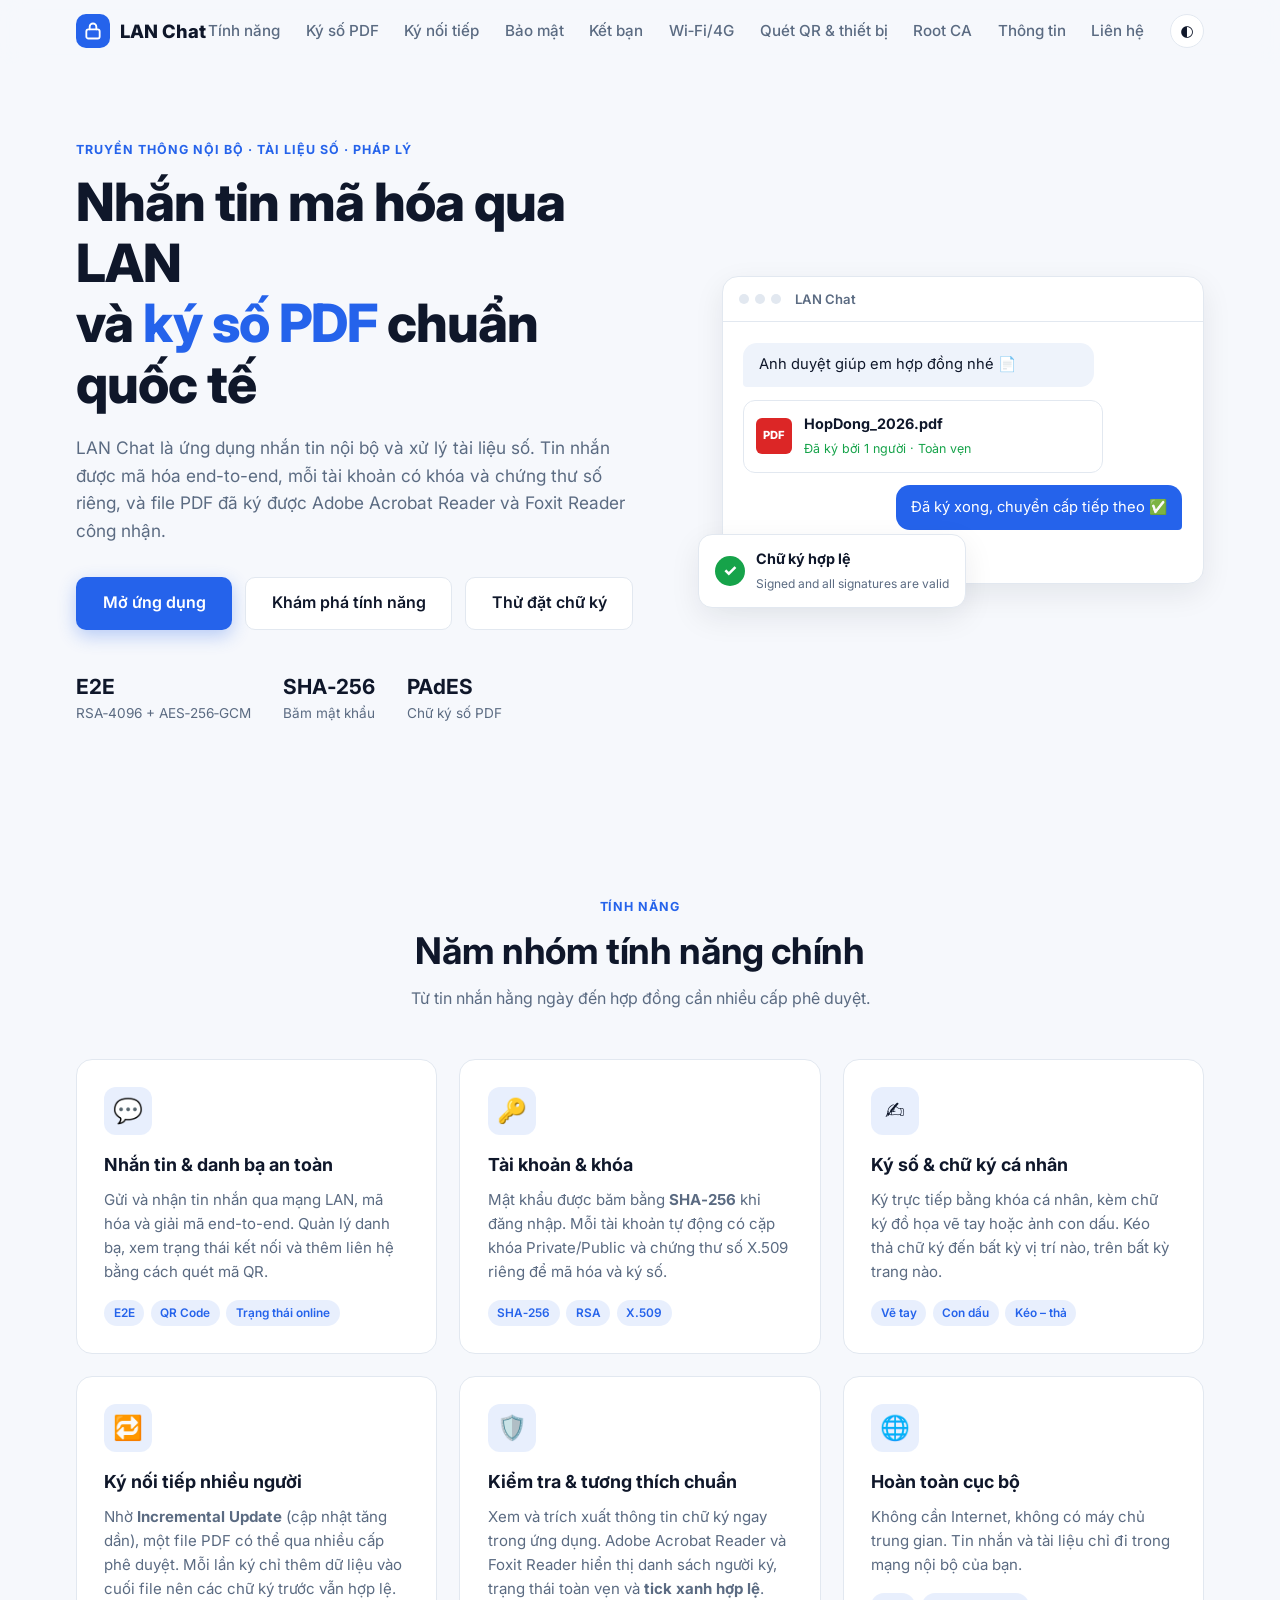
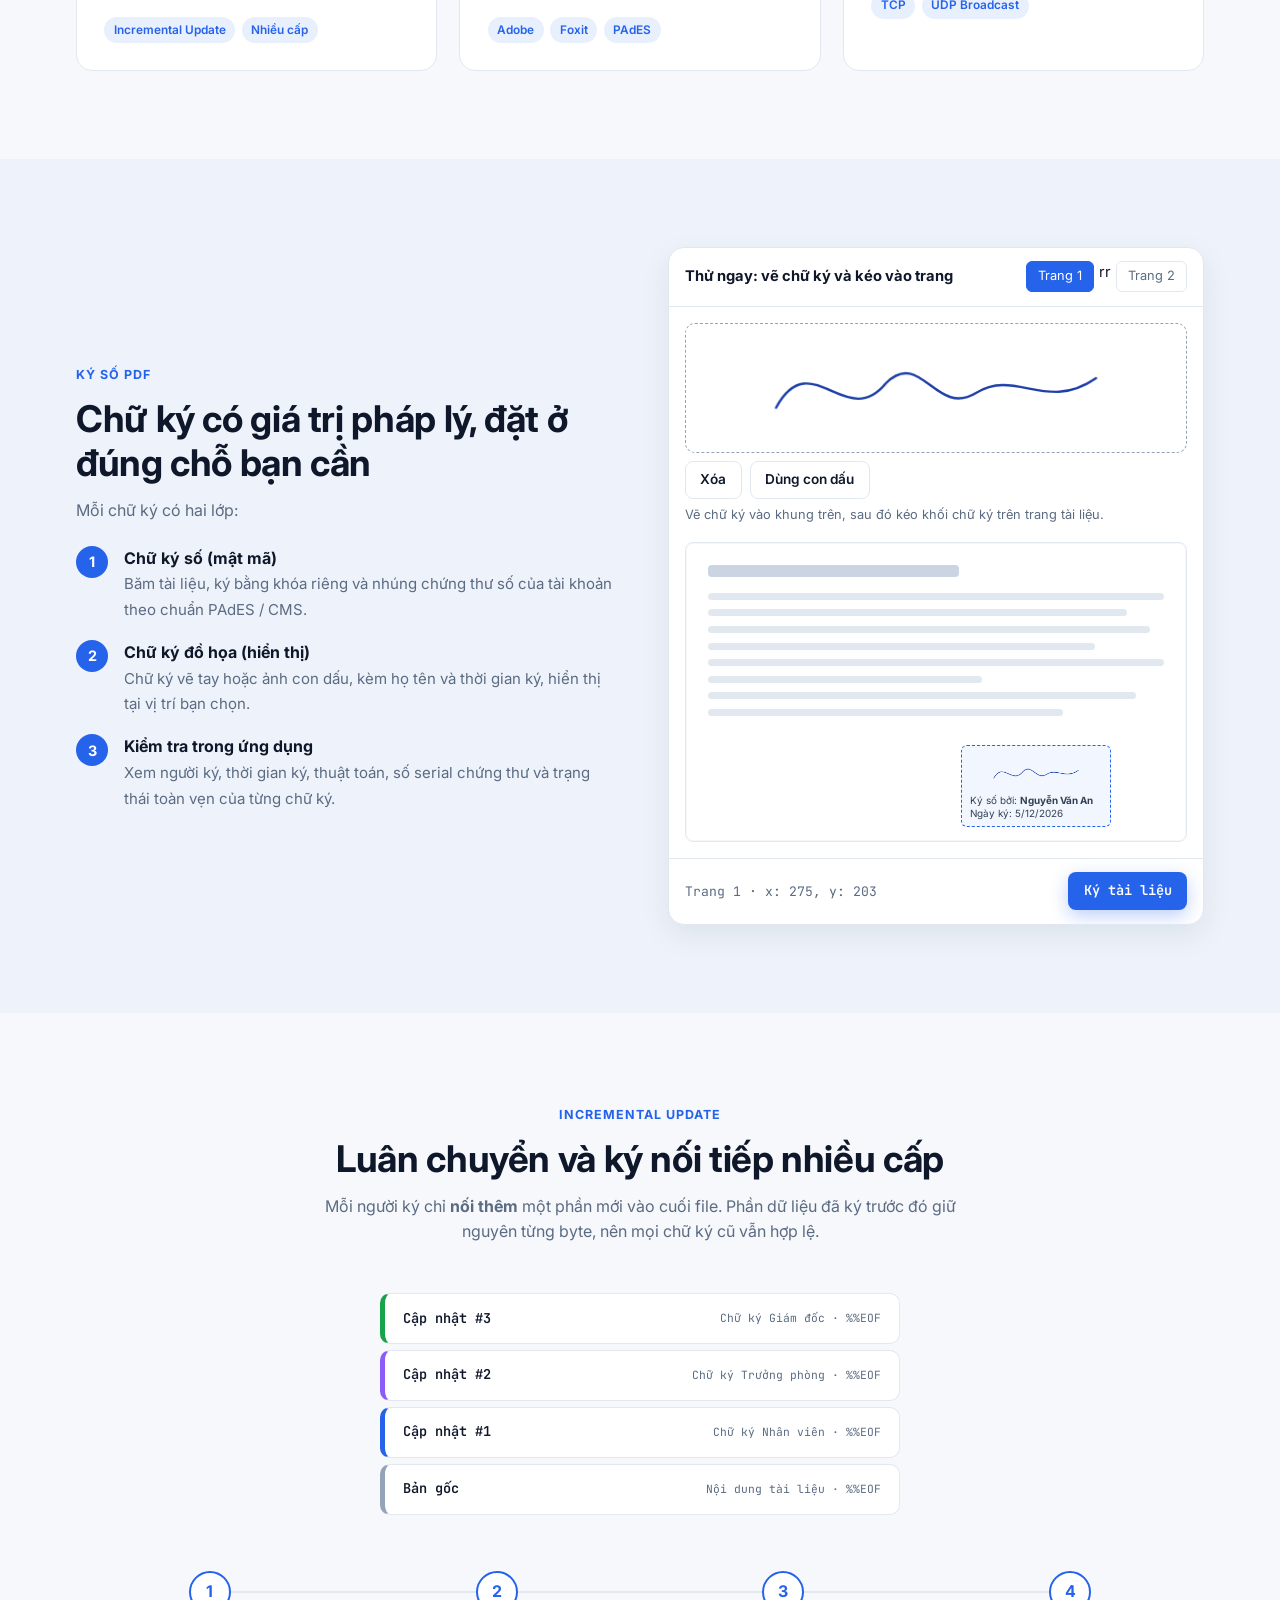
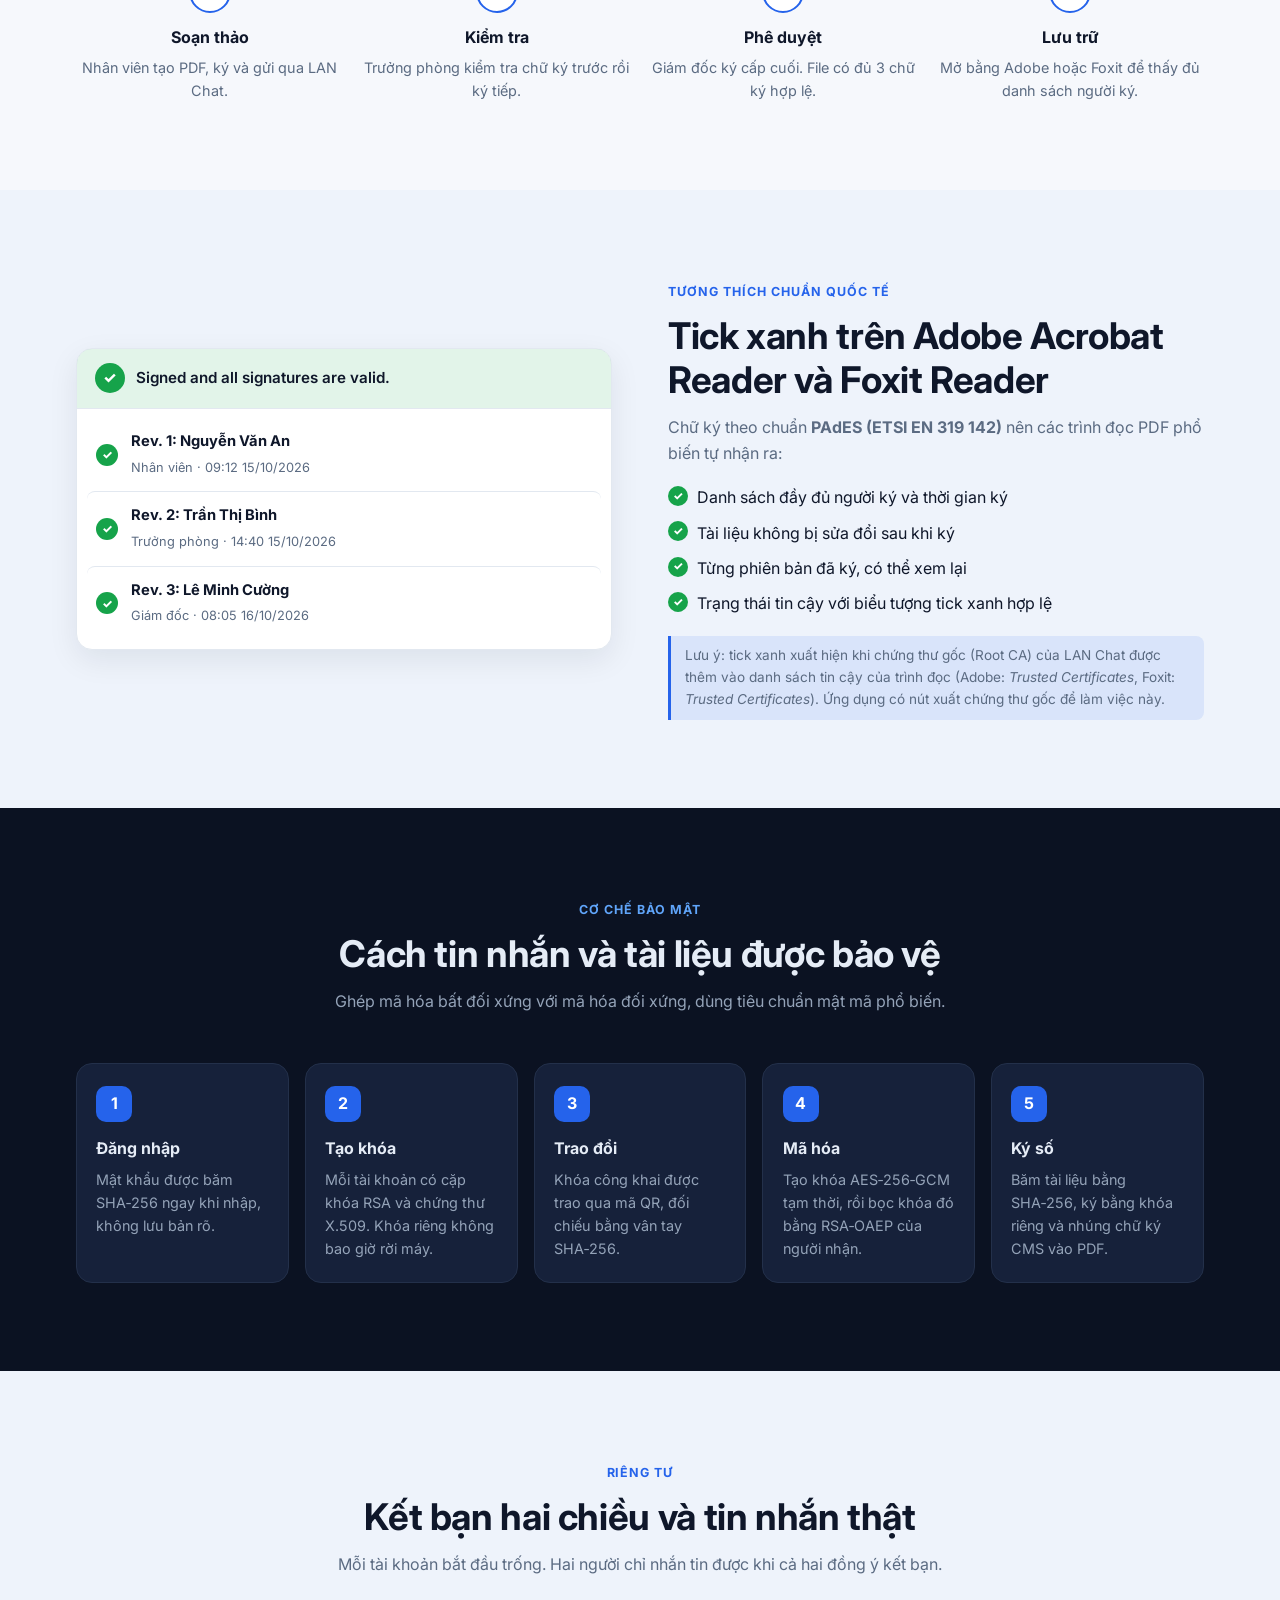
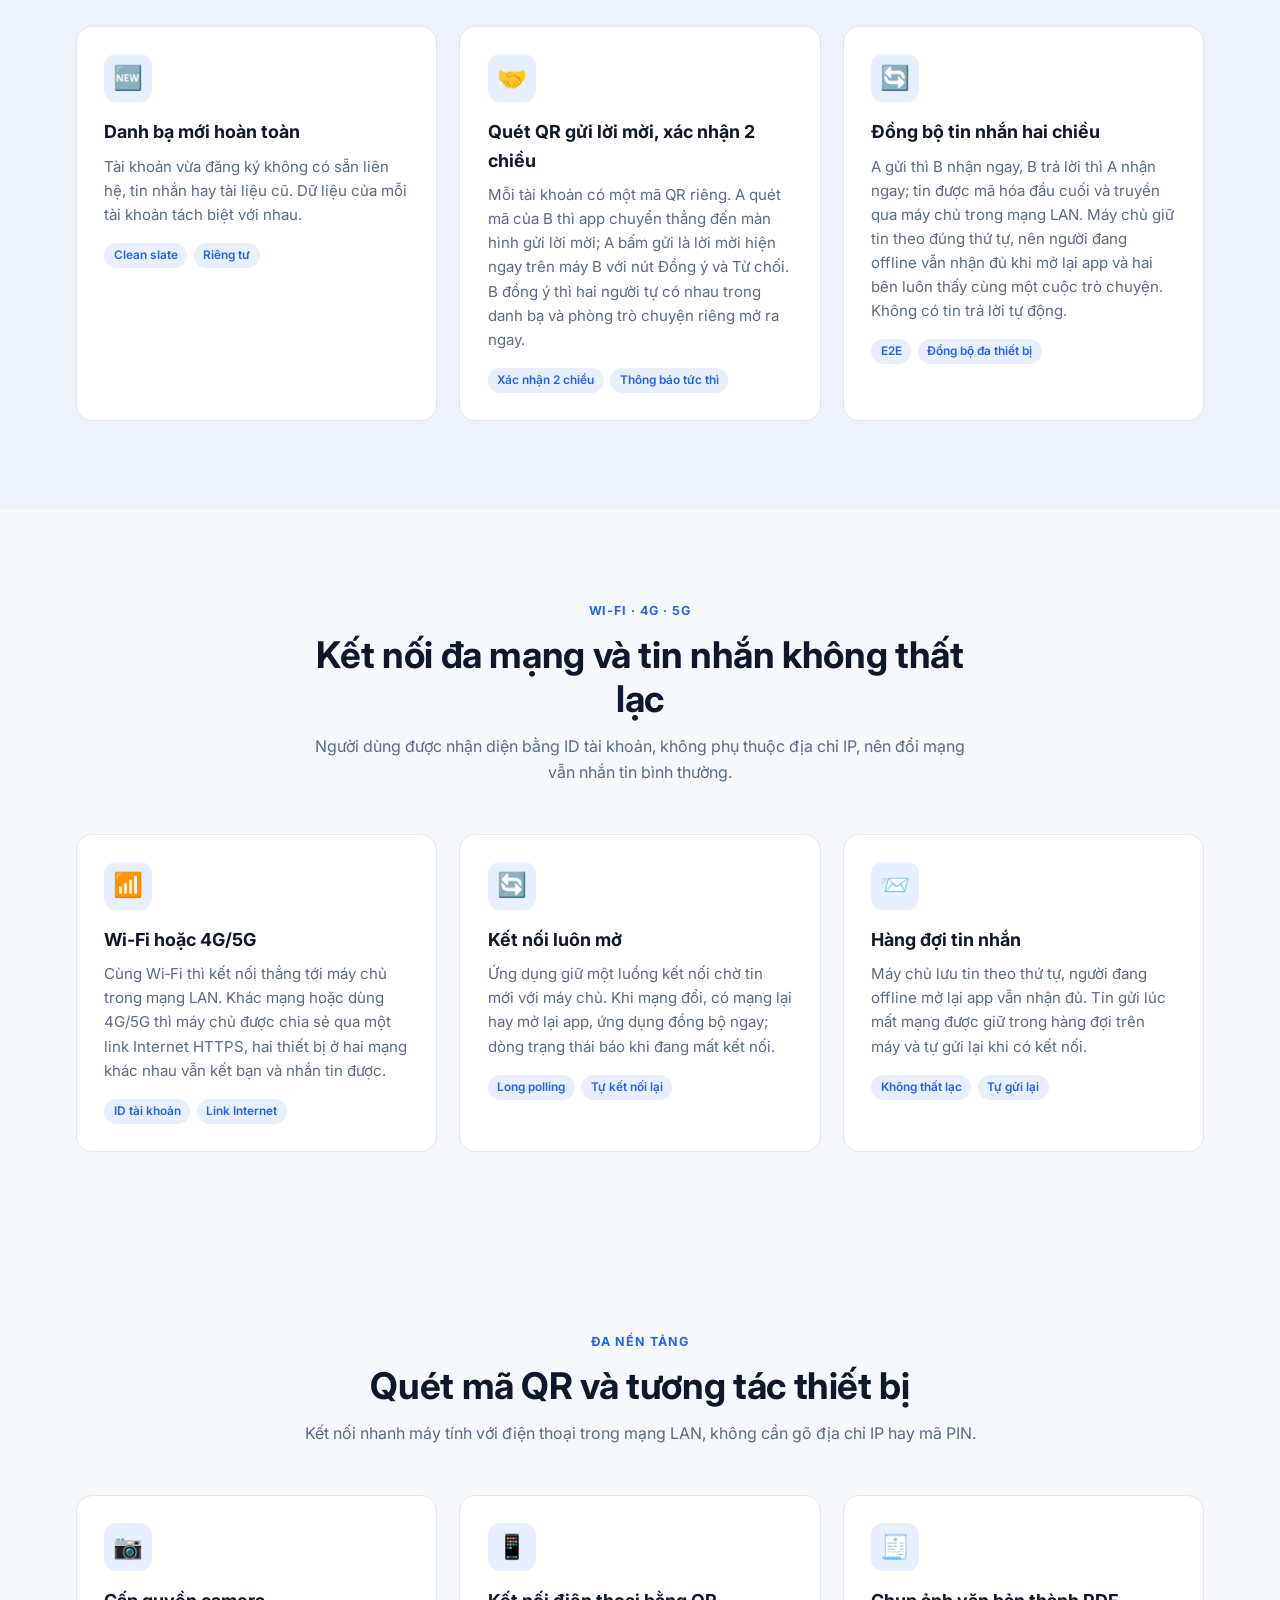
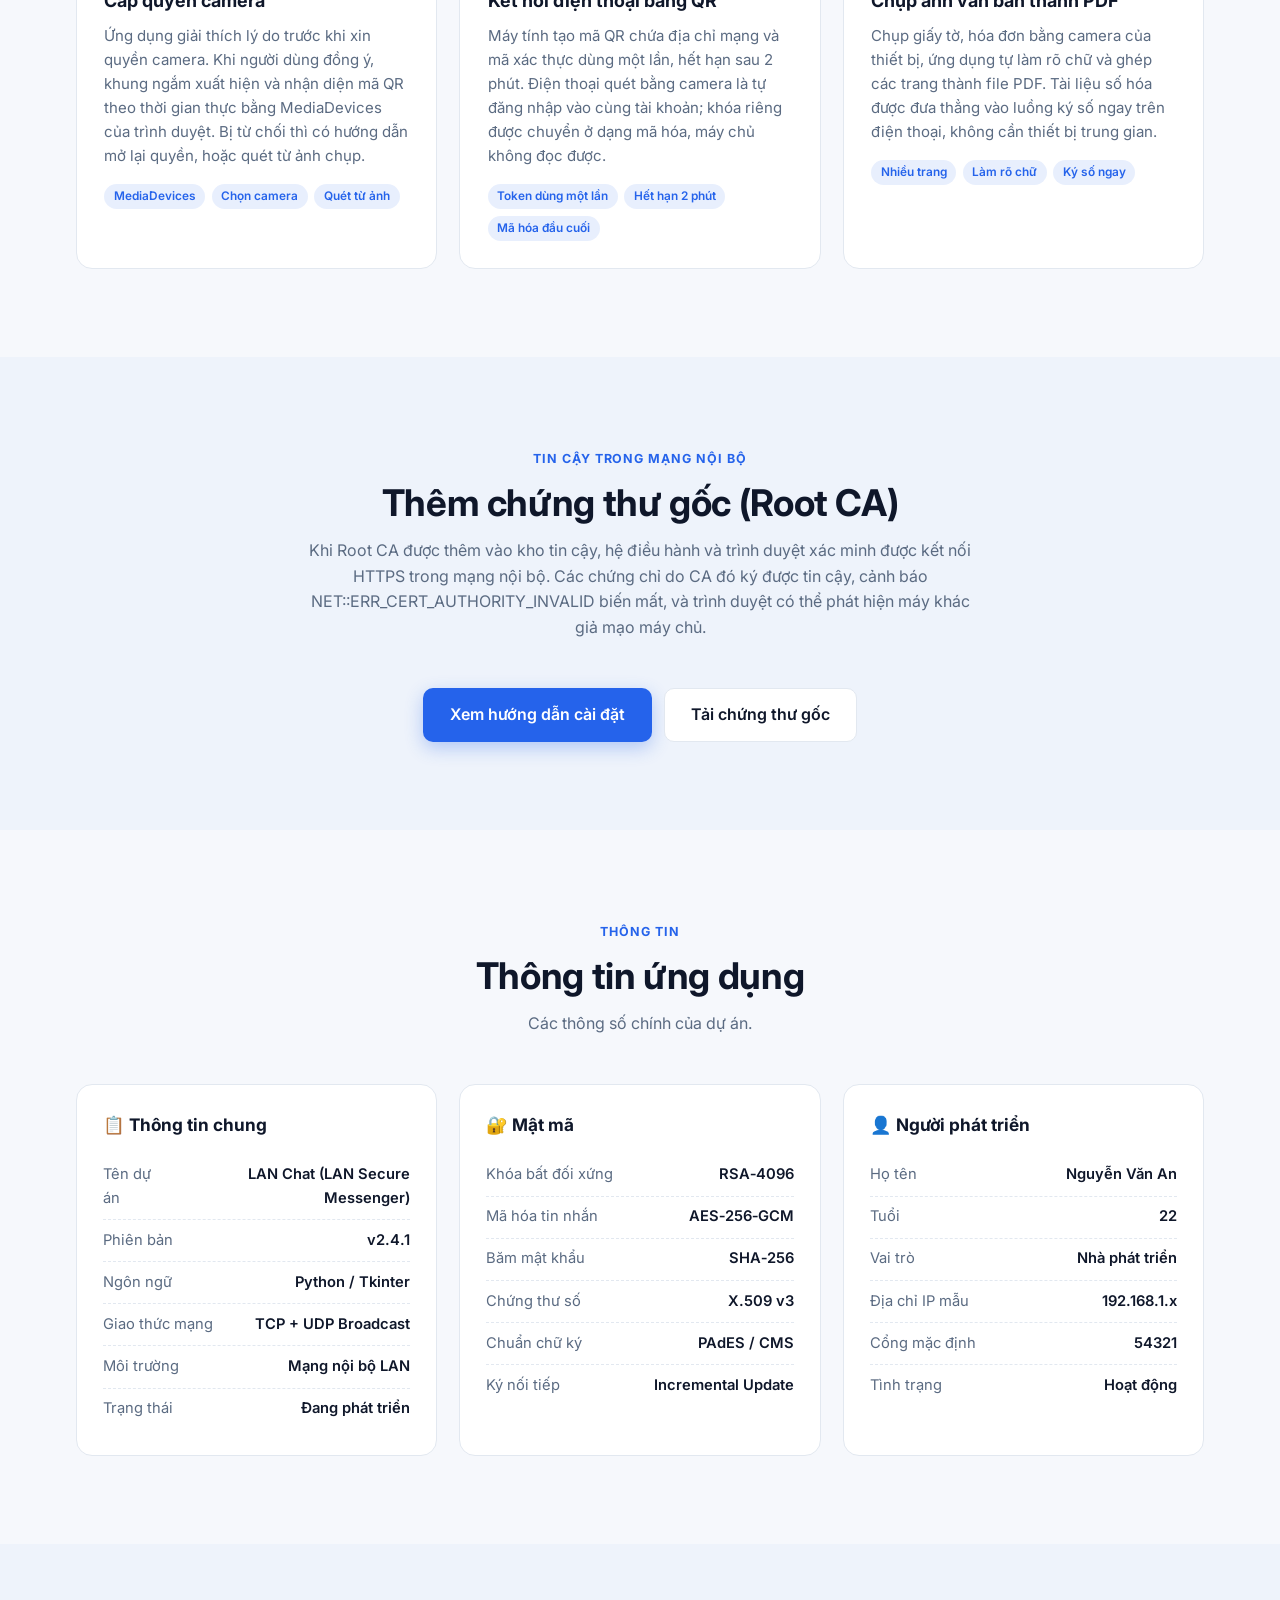
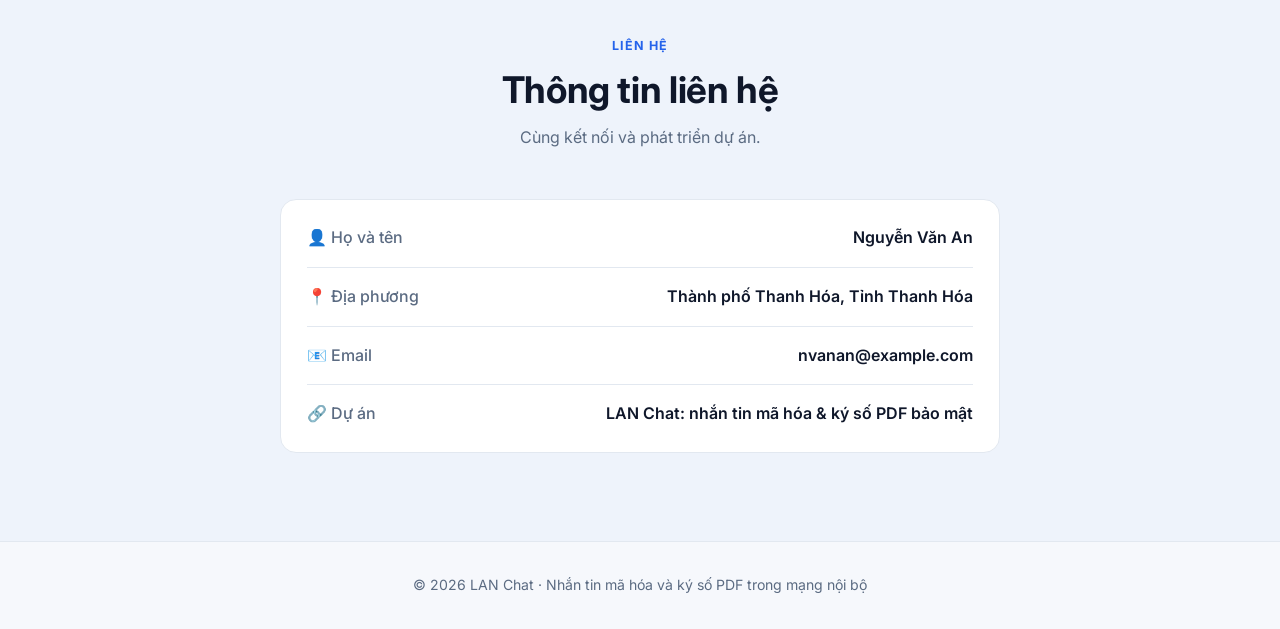
==== commit 4f09999f: "Tin nhắn không thất lạc khi mạng chập chờn, hỗ trợ kết nối qua 4G/5G - Hàng đợi gửi: tin gửi lúc mất" ====
--- a/ui/ui/ui/index.html
+++ b/ui/ui/ui/index.html
@@ -36,6 +36,7 @@
                 <li><a href="#workflow">Ký nối tiếp</a></li>
                 <li><a href="#security">Bảo mật</a></li>
                 <li><a href="#friends">Kết bạn</a></li>
+                <li><a href="#network">Wi‑Fi/4G</a></li>
                 <li><a href="#devices">Quét QR & thiết bị</a></li>
                 <li><a href="#root-ca">Root CA</a></li>
                 <li><a href="#info">Thông tin</a></li>
@@ -362,6 +363,37 @@
         </div>
     </section>
 
+    <!-- Đa mạng -->
+    <section id="network" class="section">
+        <div class="container">
+            <div class="section-header">
+                <span class="eyebrow">Wi‑Fi · 4G · 5G</span>
+                <h2>Kết nối đa mạng và tin nhắn không thất lạc</h2>
+                <p>Người dùng được nhận diện bằng ID tài khoản, không phụ thuộc địa chỉ IP, nên đổi mạng vẫn nhắn tin bình thường.</p>
+            </div>
+            <div class="features-grid">
+                <article class="feature-card reveal">
+                    <div class="feature-icon">📶</div>
+                    <h3>Wi‑Fi hoặc 4G/5G</h3>
+                    <p>Cùng Wi‑Fi thì kết nối thẳng tới máy chủ trong mạng LAN. Khác mạng hoặc dùng 4G/5G thì máy chủ được chia sẻ qua một link Internet HTTPS, hai thiết bị ở hai mạng khác nhau vẫn kết bạn và nhắn tin được.</p>
+                    <ul class="tags"><li>ID tài khoản</li><li>Link Internet</li></ul>
+                </article>
+                <article class="feature-card reveal">
+                    <div class="feature-icon">🔄</div>
+                    <h3>Kết nối luôn mở</h3>
+                    <p>Ứng dụng giữ một luồng kết nối chờ tin mới với máy chủ. Khi mạng đổi, có mạng lại hay mở lại app, ứng dụng đồng bộ ngay; dòng trạng thái báo khi đang mất kết nối.</p>
+                    <ul class="tags"><li>Long polling</li><li>Tự kết nối lại</li></ul>
+                </article>
+                <article class="feature-card reveal">
+                    <div class="feature-icon">📨</div>
+                    <h3>Hàng đợi tin nhắn</h3>
+                    <p>Máy chủ lưu tin theo thứ tự, người đang offline mở lại app vẫn nhận đủ. Tin gửi lúc mất mạng được giữ trong hàng đợi trên máy và tự gửi lại khi có kết nối.</p>
+                    <ul class="tags"><li>Không thất lạc</li><li>Tự gửi lại</li></ul>
+                </article>
+            </div>
+        </div>
+    </section>
+
     <!-- Quét mã QR và tương tác thiết bị -->
     <section id="devices" class="section">
         <div class="container">
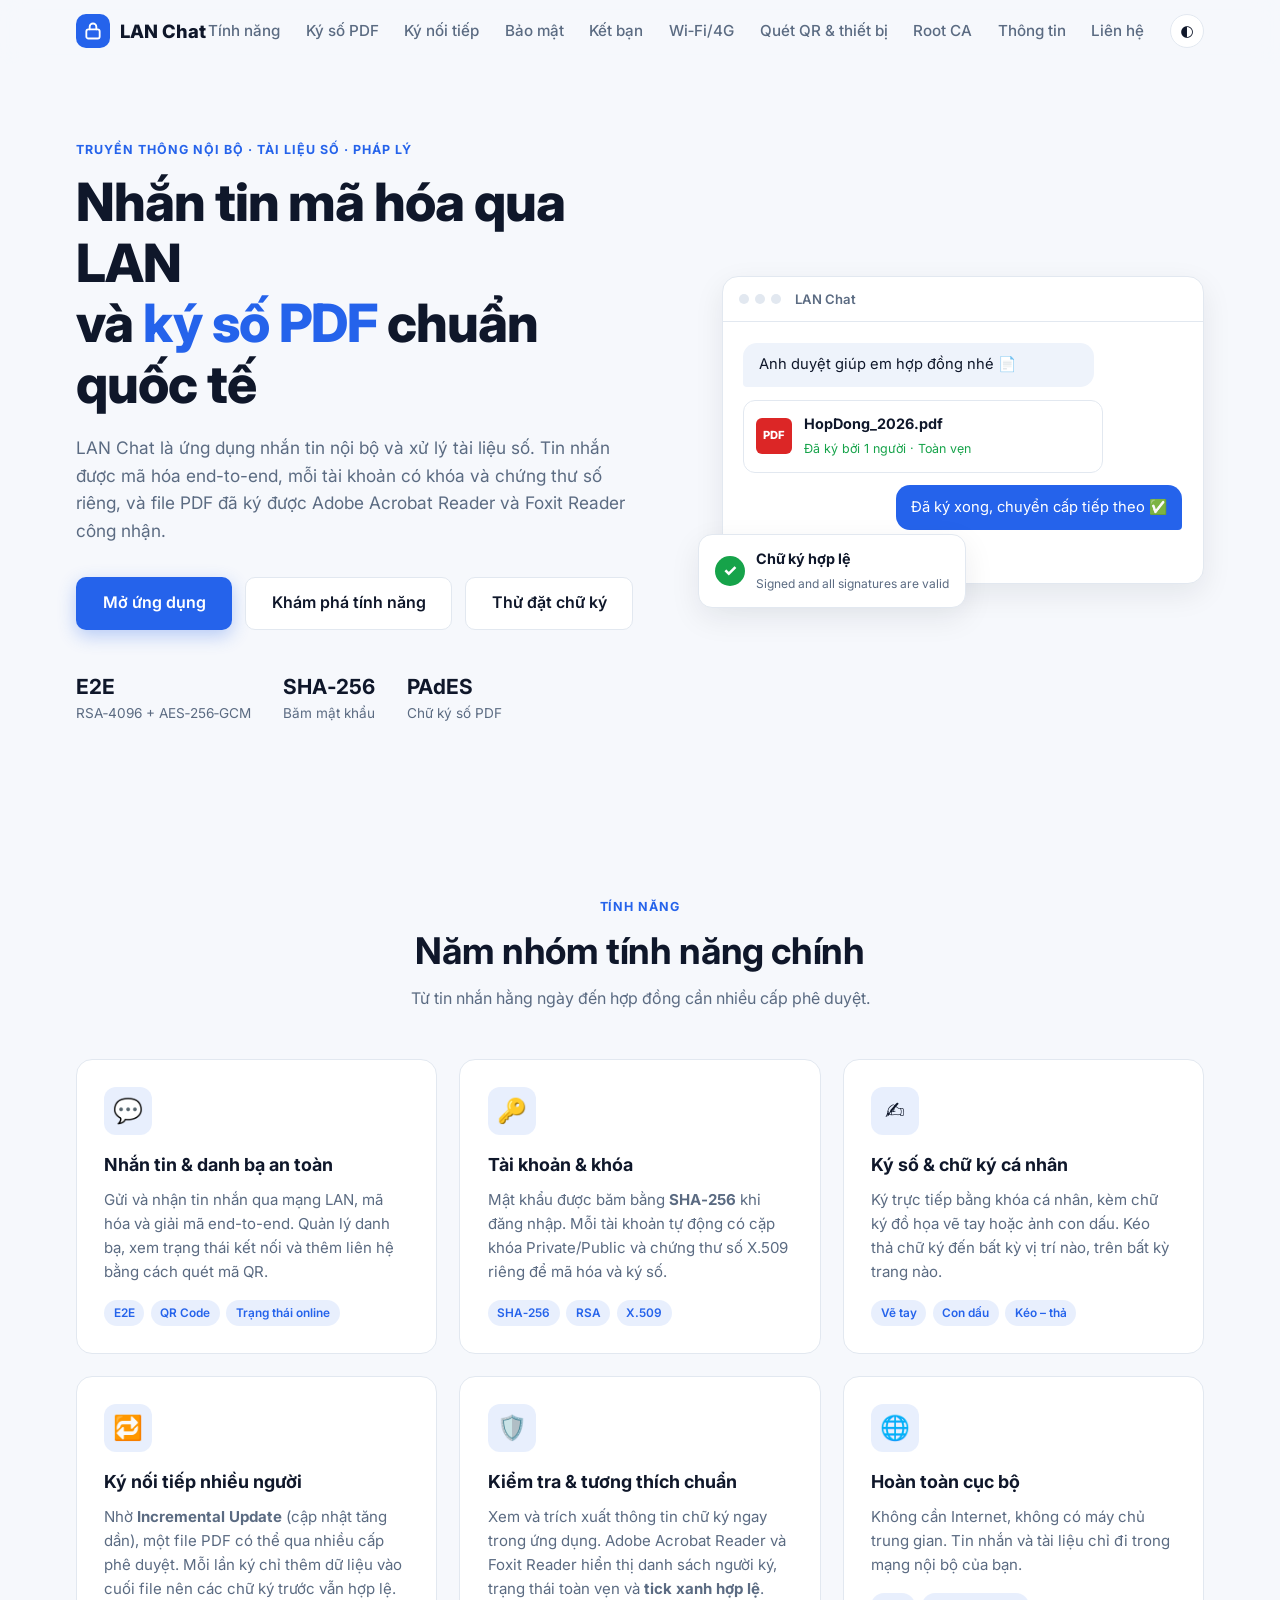
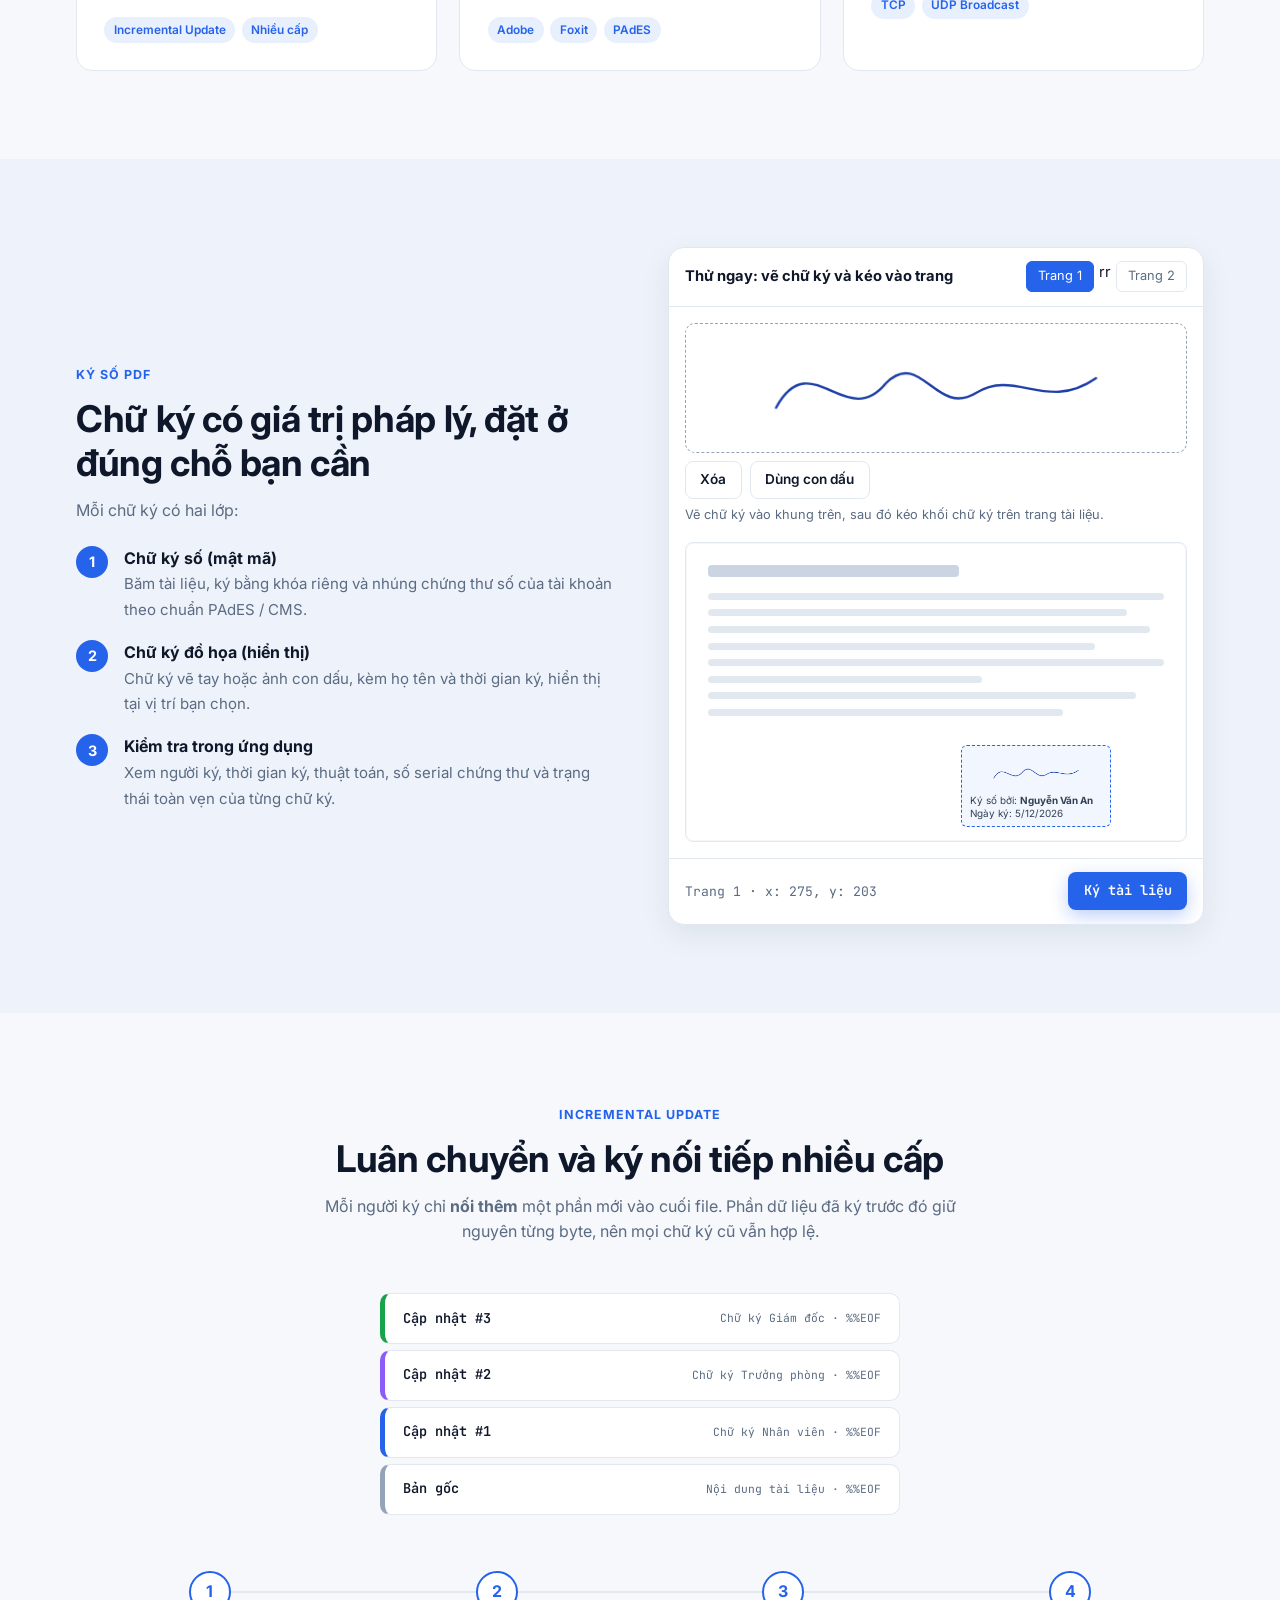
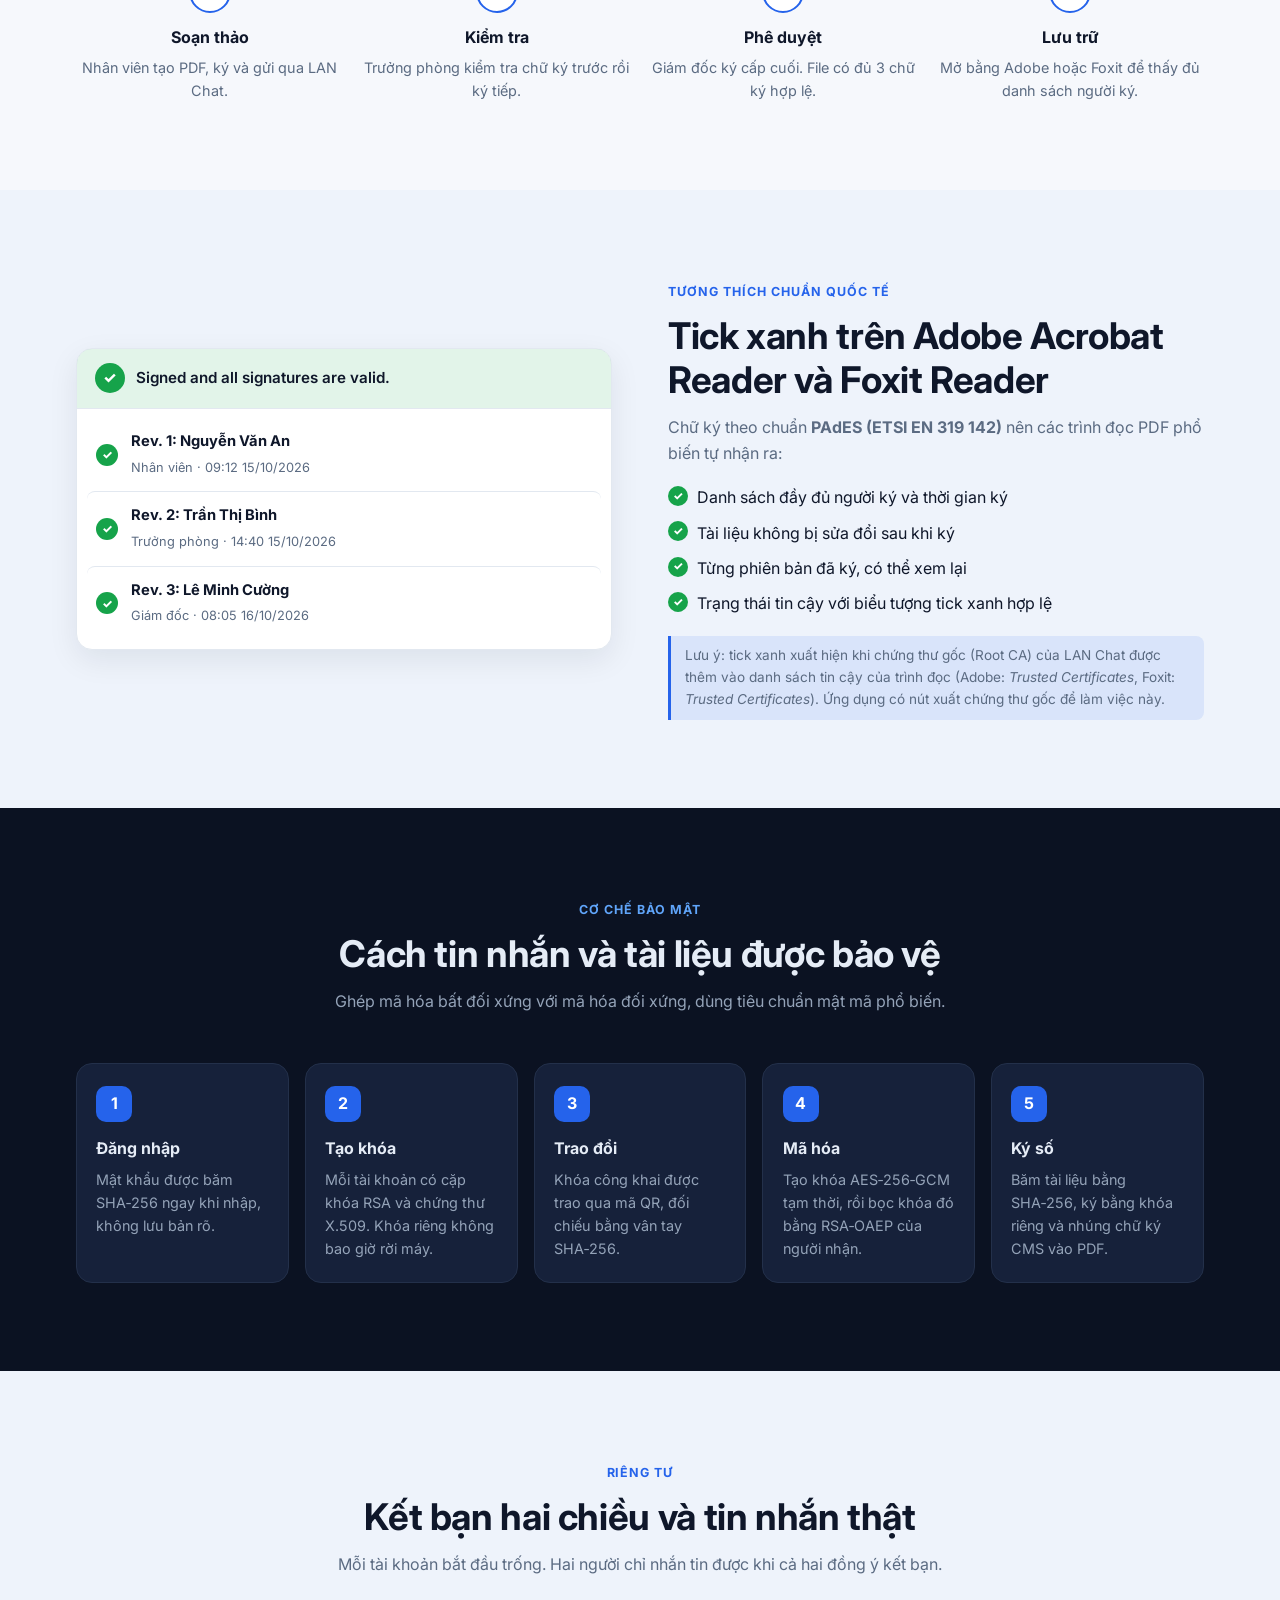
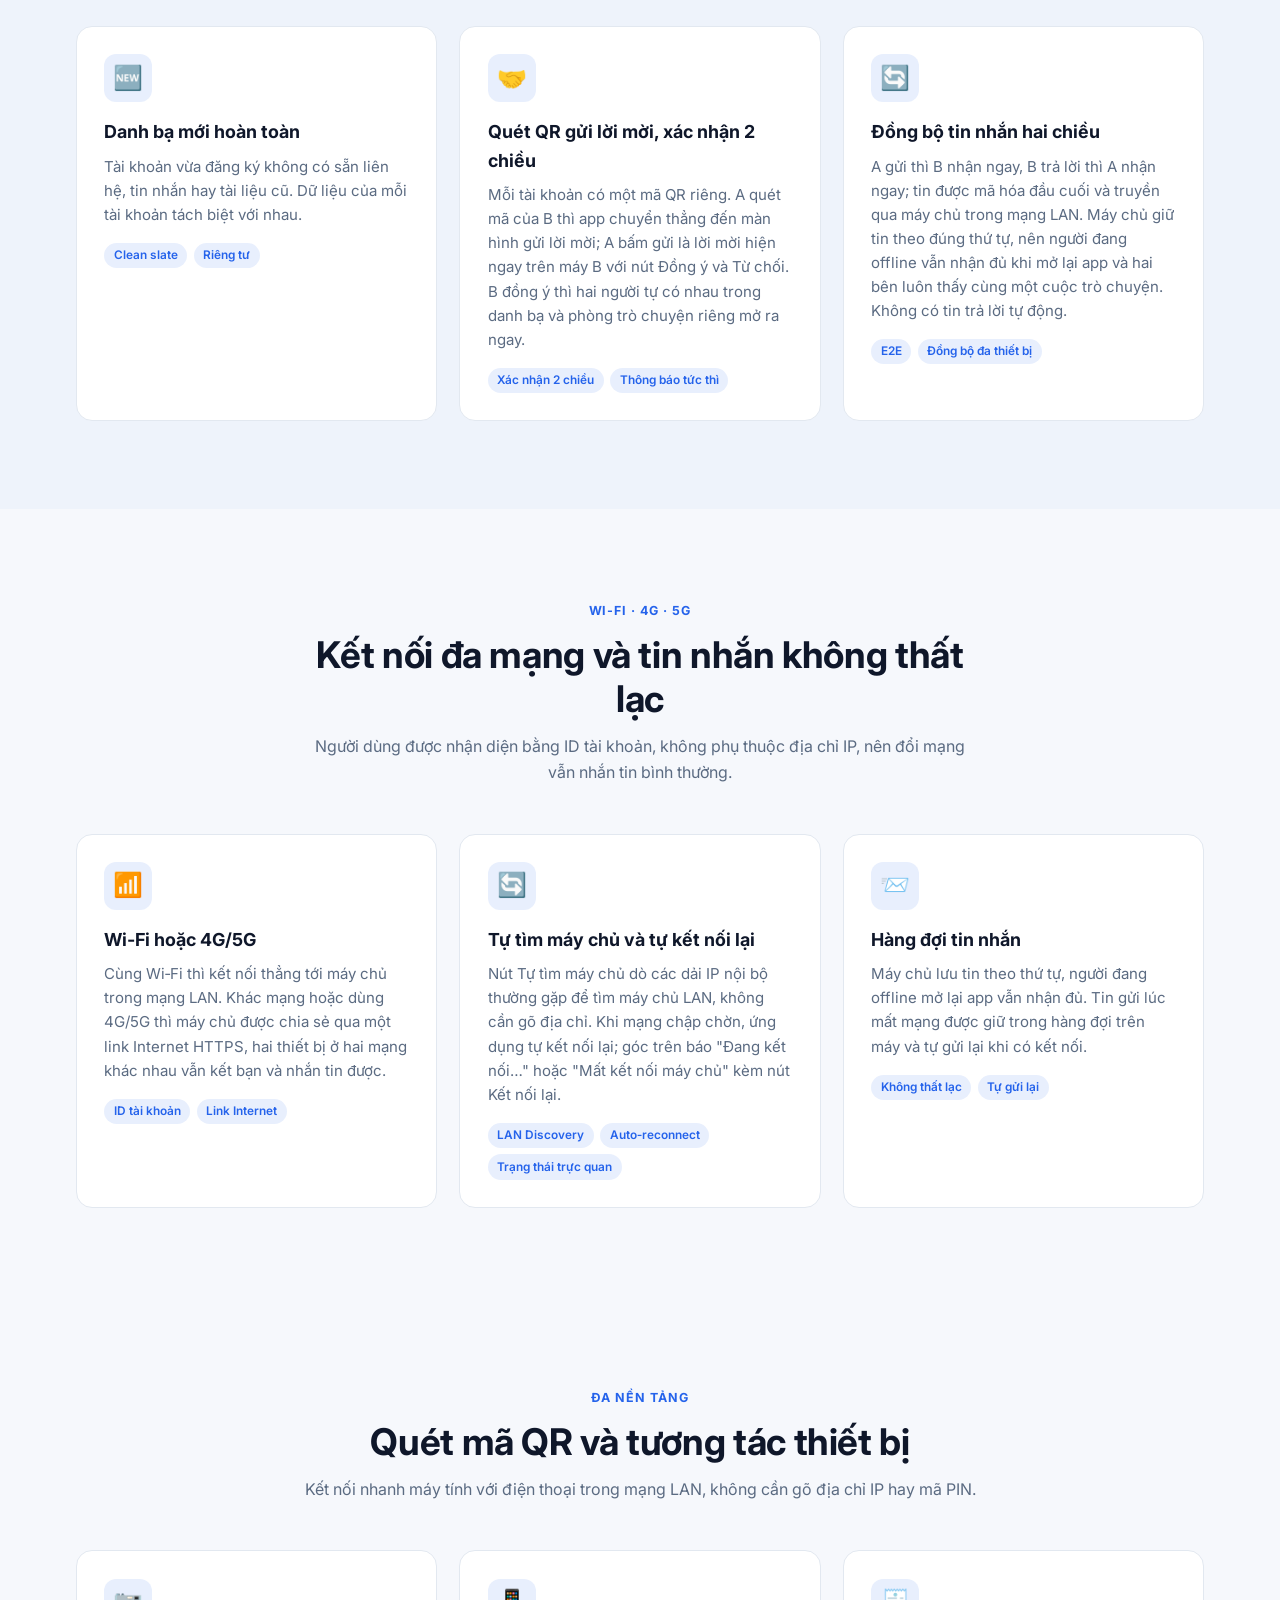
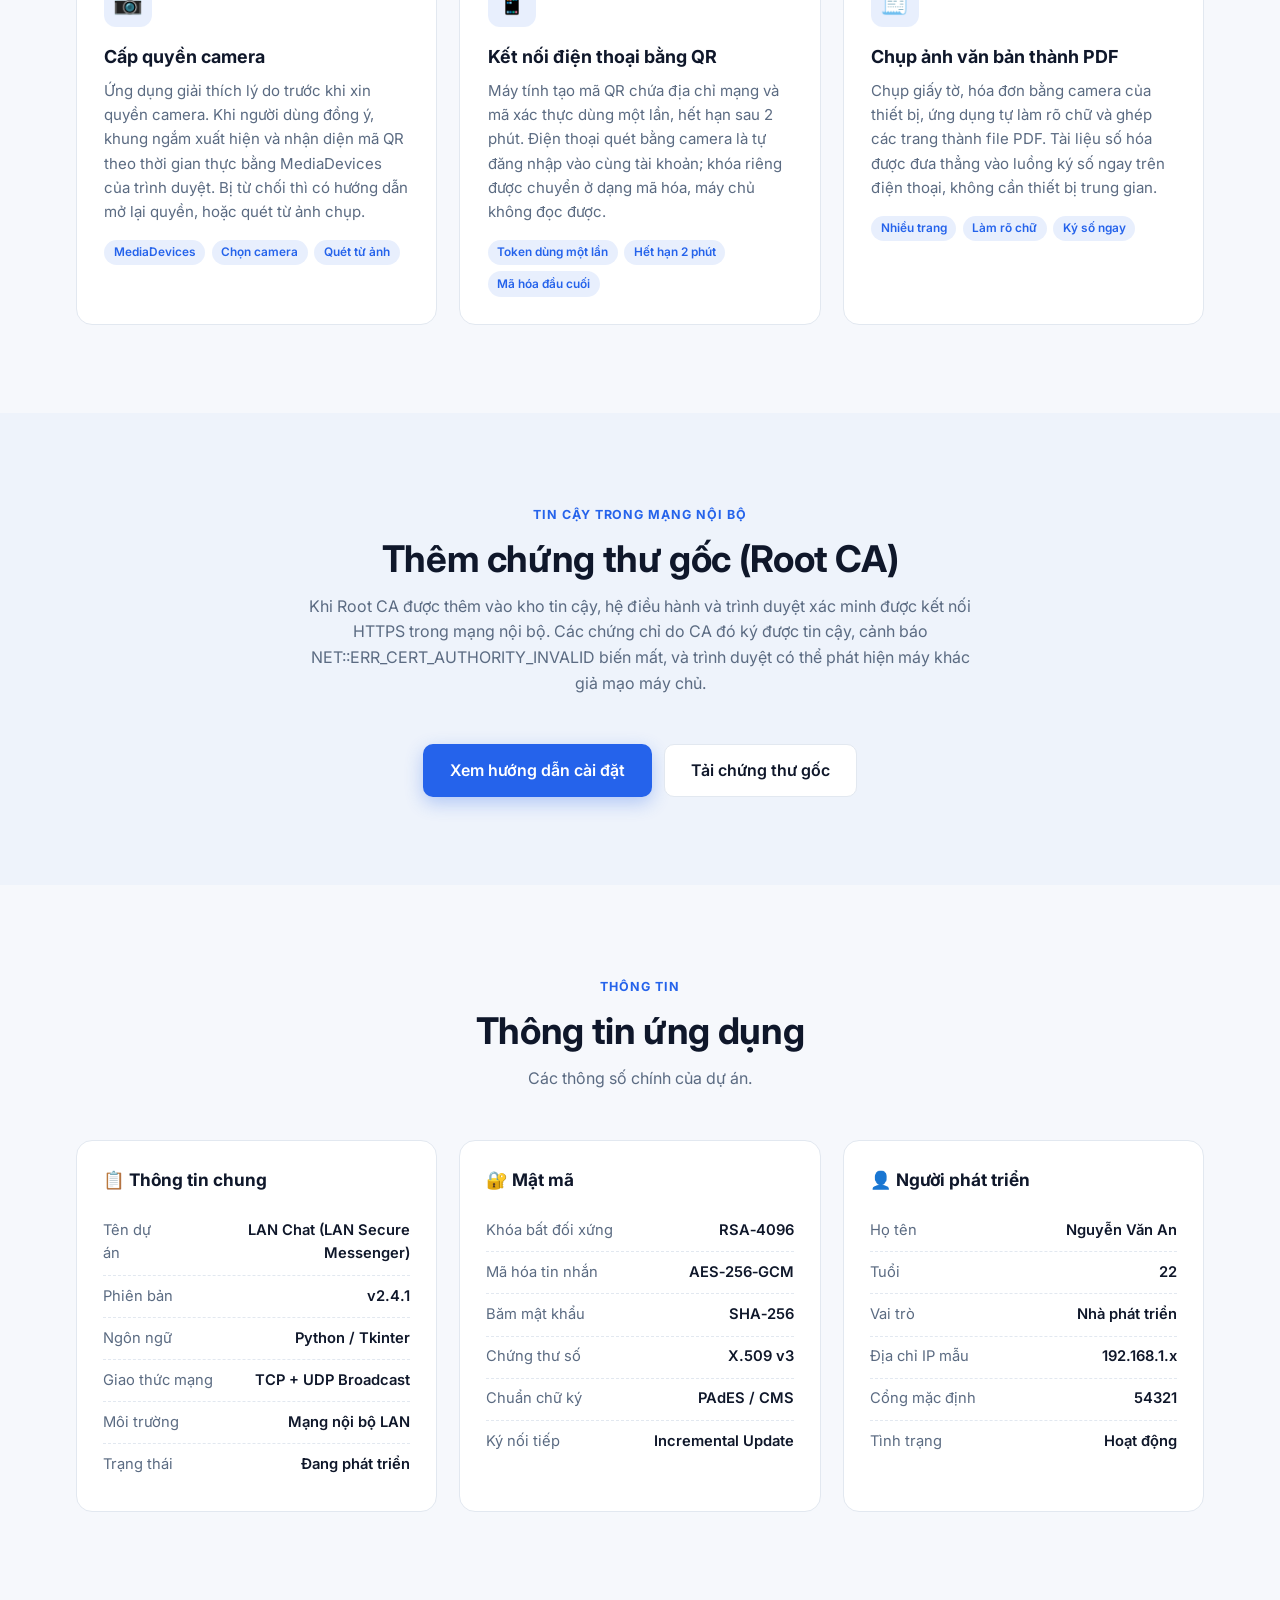
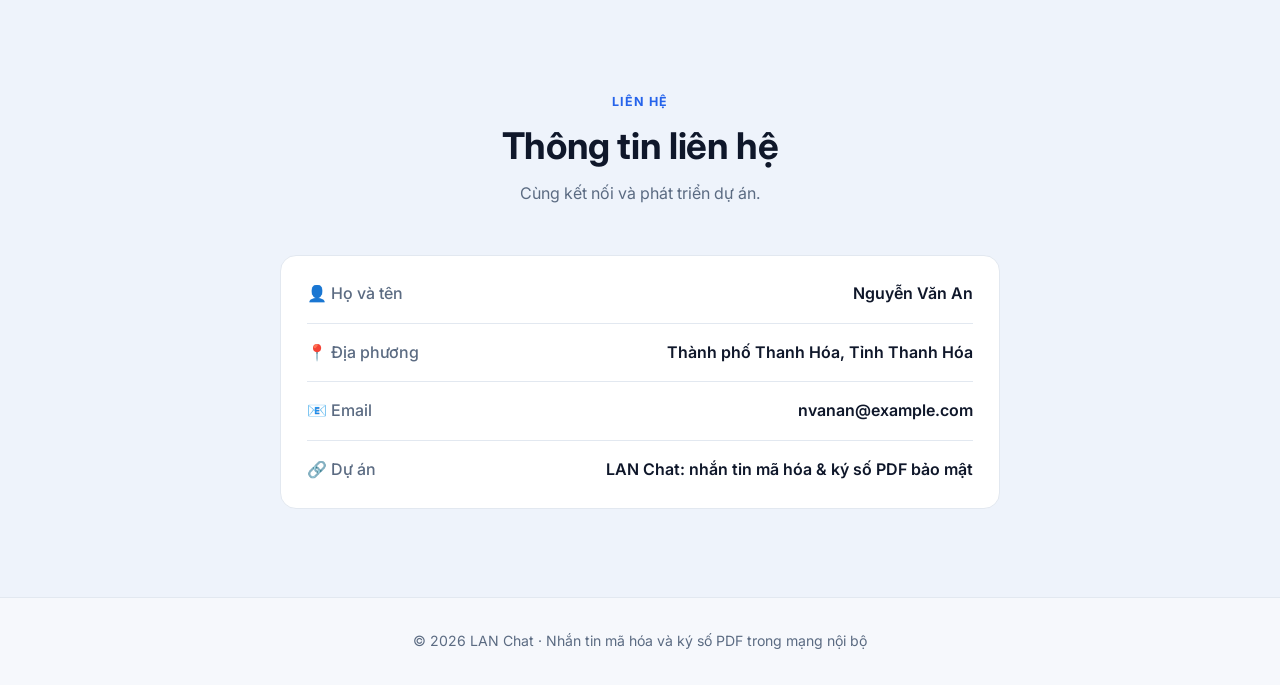
==== commit d02edbd5: "Tự tìm máy chủ LAN, tự kết nối lại và trạng thái kết nối rõ ràng - Nút Tự tìm máy chủ: thử máy này v" ====
--- a/ui/ui/ui/index.html
+++ b/ui/ui/ui/index.html
@@ -380,9 +380,9 @@
                 </article>
                 <article class="feature-card reveal">
                     <div class="feature-icon">🔄</div>
-                    <h3>Kết nối luôn mở</h3>
-                    <p>Ứng dụng giữ một luồng kết nối chờ tin mới với máy chủ. Khi mạng đổi, có mạng lại hay mở lại app, ứng dụng đồng bộ ngay; dòng trạng thái báo khi đang mất kết nối.</p>
-                    <ul class="tags"><li>Long polling</li><li>Tự kết nối lại</li></ul>
+                    <h3>Tự tìm máy chủ và tự kết nối lại</h3>
+                    <p>Nút Tự tìm máy chủ dò các dải IP nội bộ thường gặp để tìm máy chủ LAN, không cần gõ địa chỉ. Khi mạng chập chờn, ứng dụng tự kết nối lại; góc trên báo "Đang kết nối…" hoặc "Mất kết nối máy chủ" kèm nút Kết nối lại.</p>
+                    <ul class="tags"><li>LAN Discovery</li><li>Auto‑reconnect</li><li>Trạng thái trực quan</li></ul>
                 </article>
                 <article class="feature-card reveal">
                     <div class="feature-icon">📨</div>
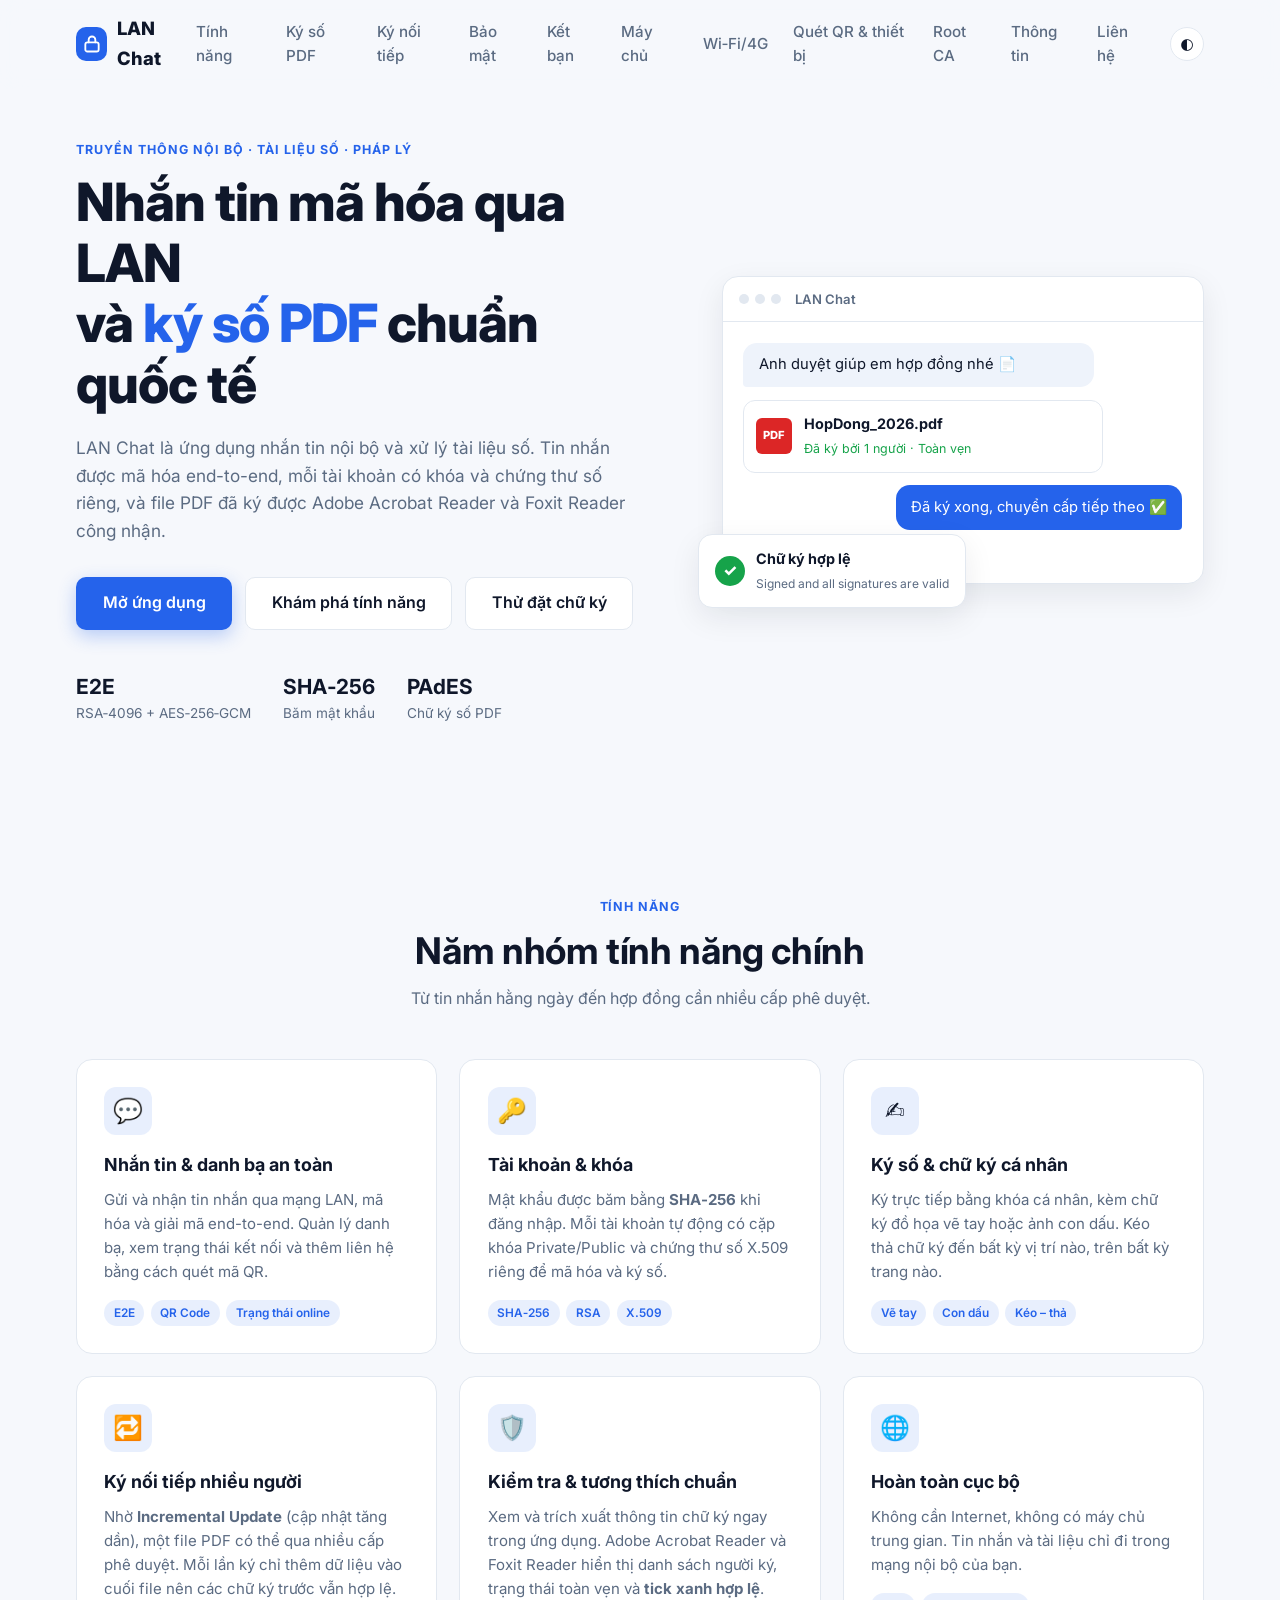
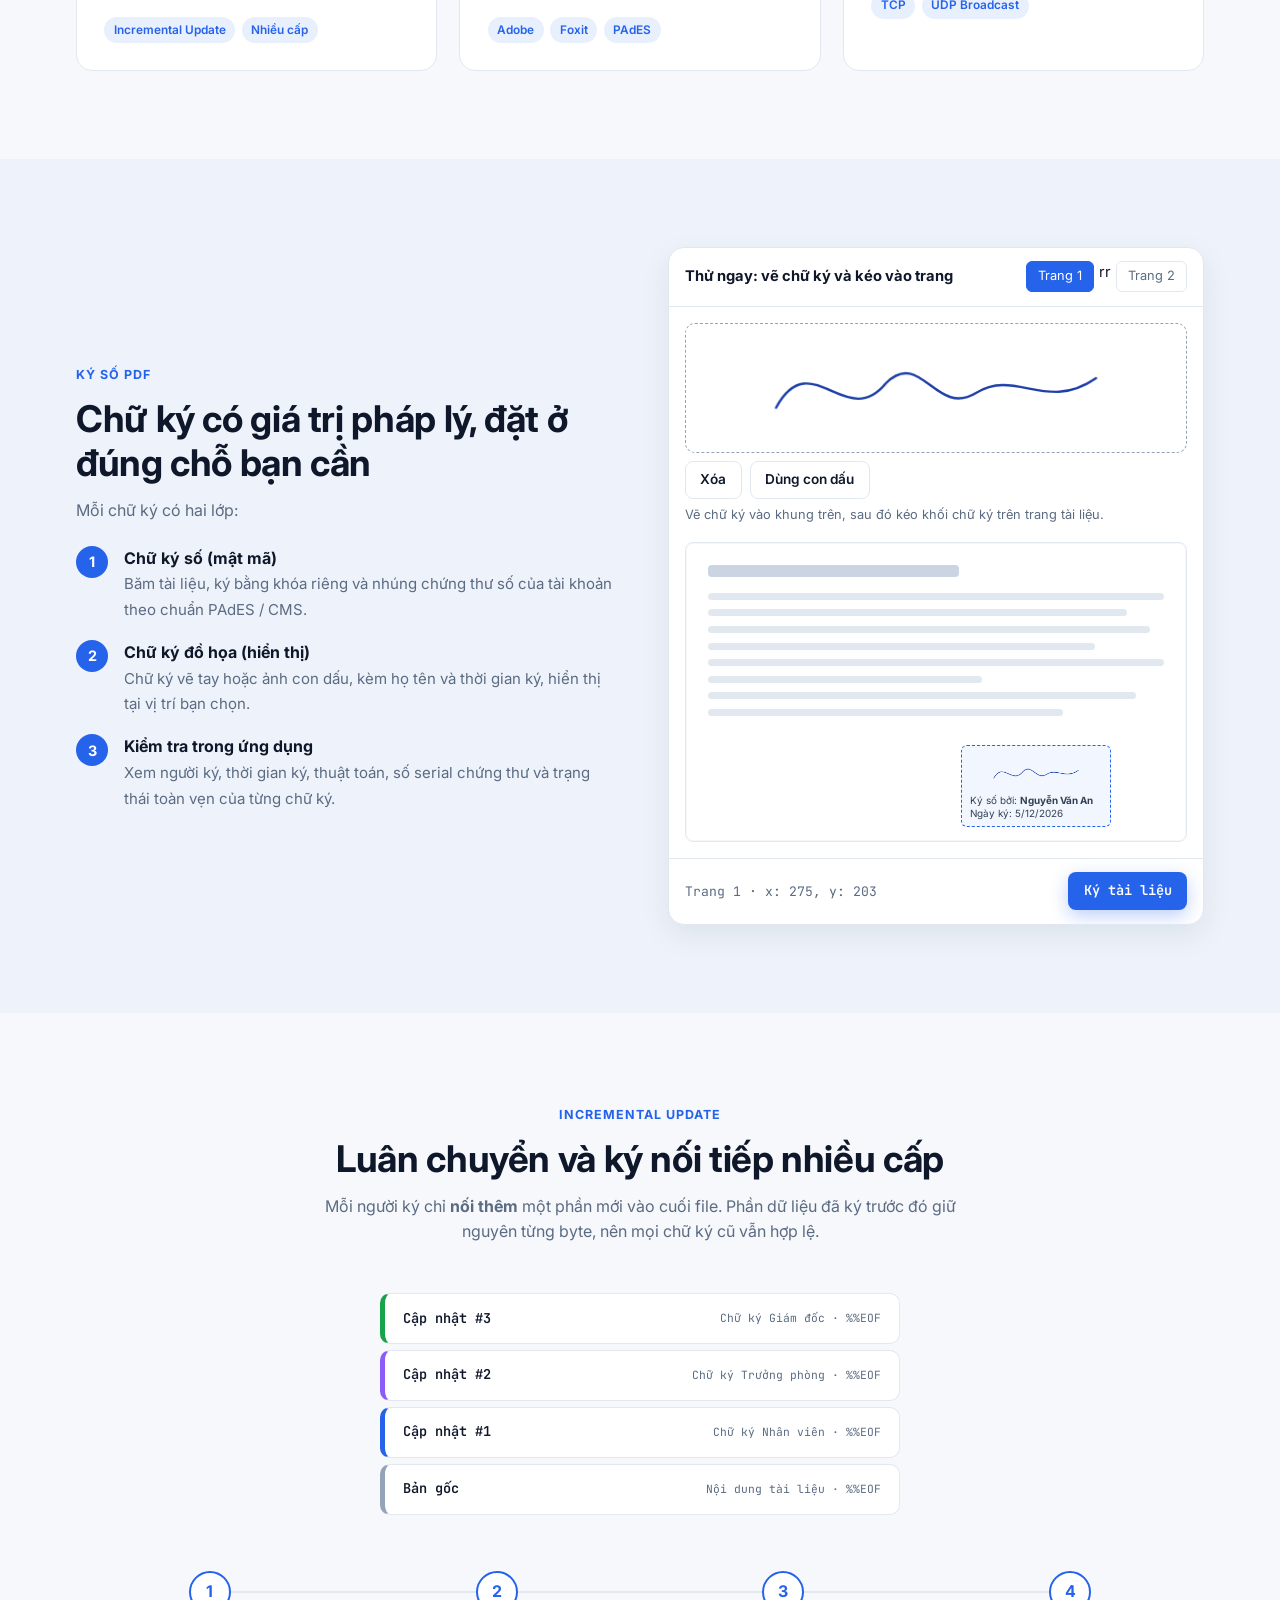
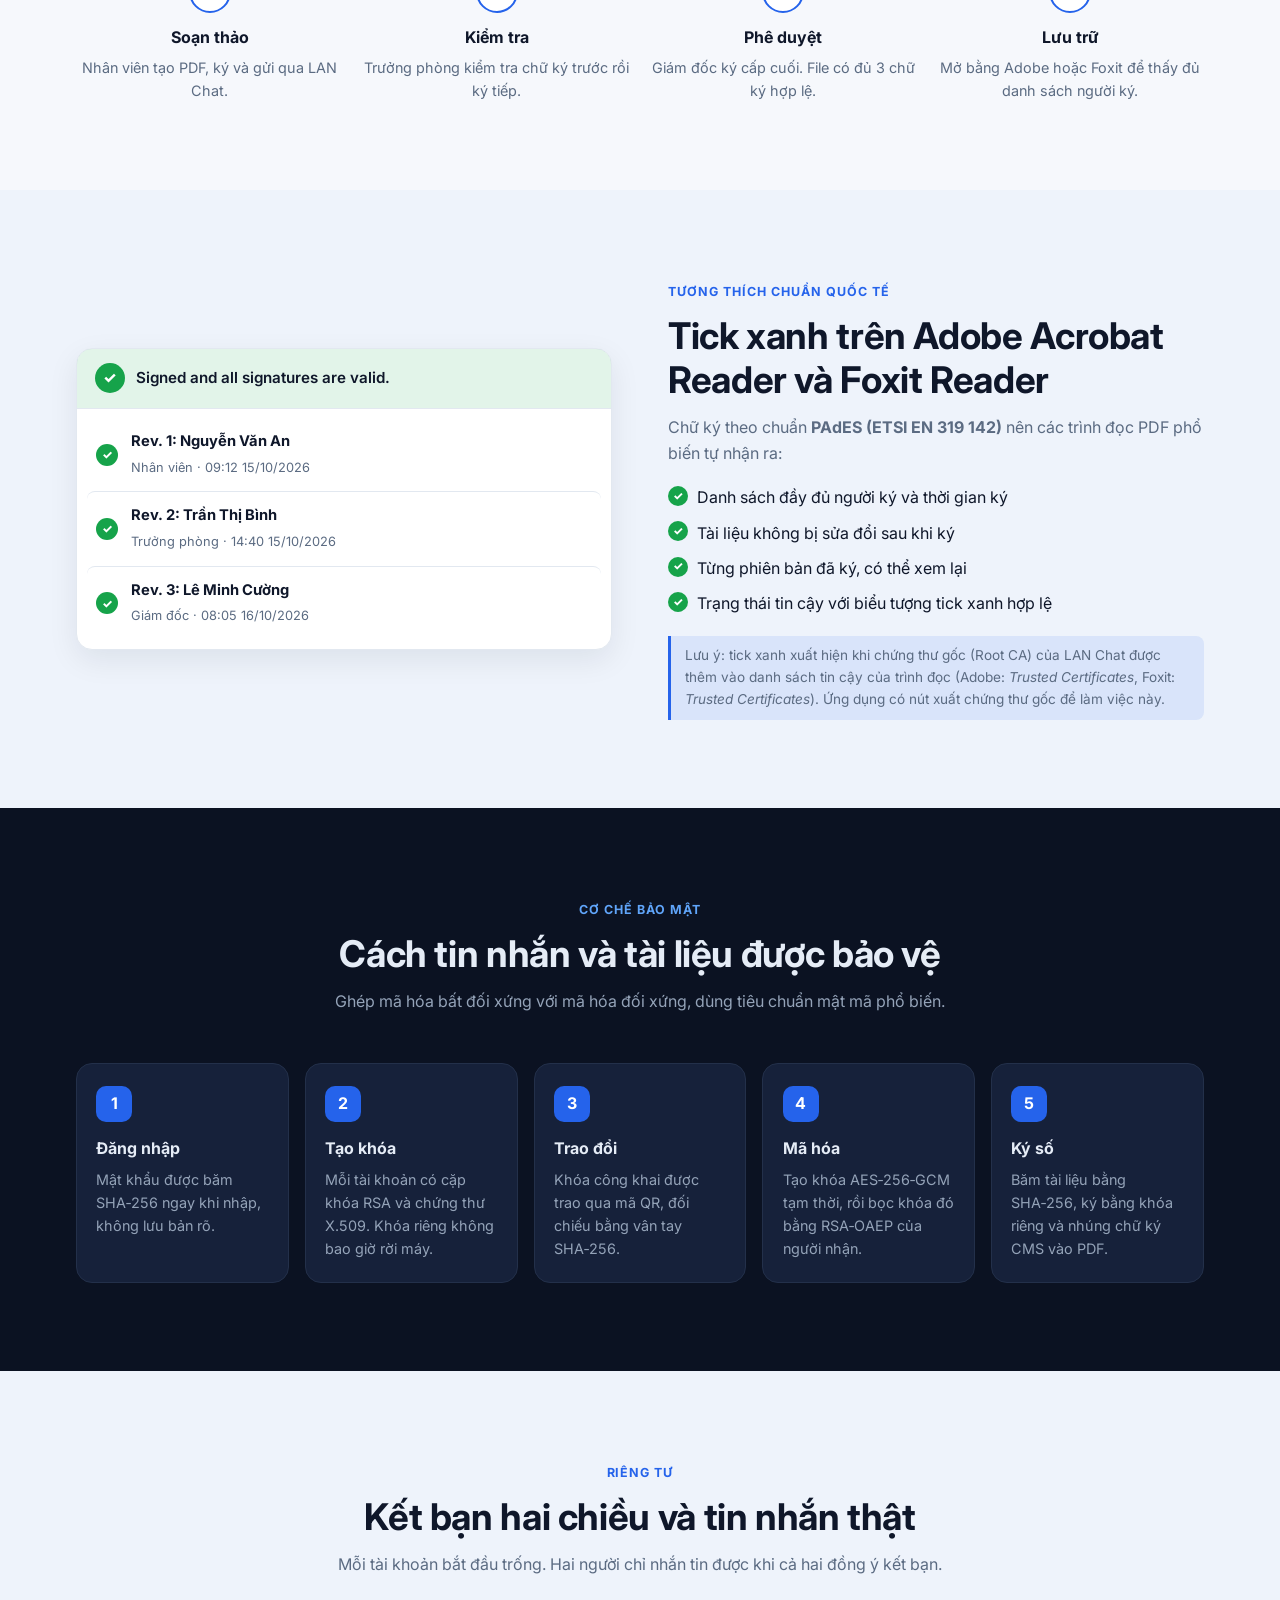
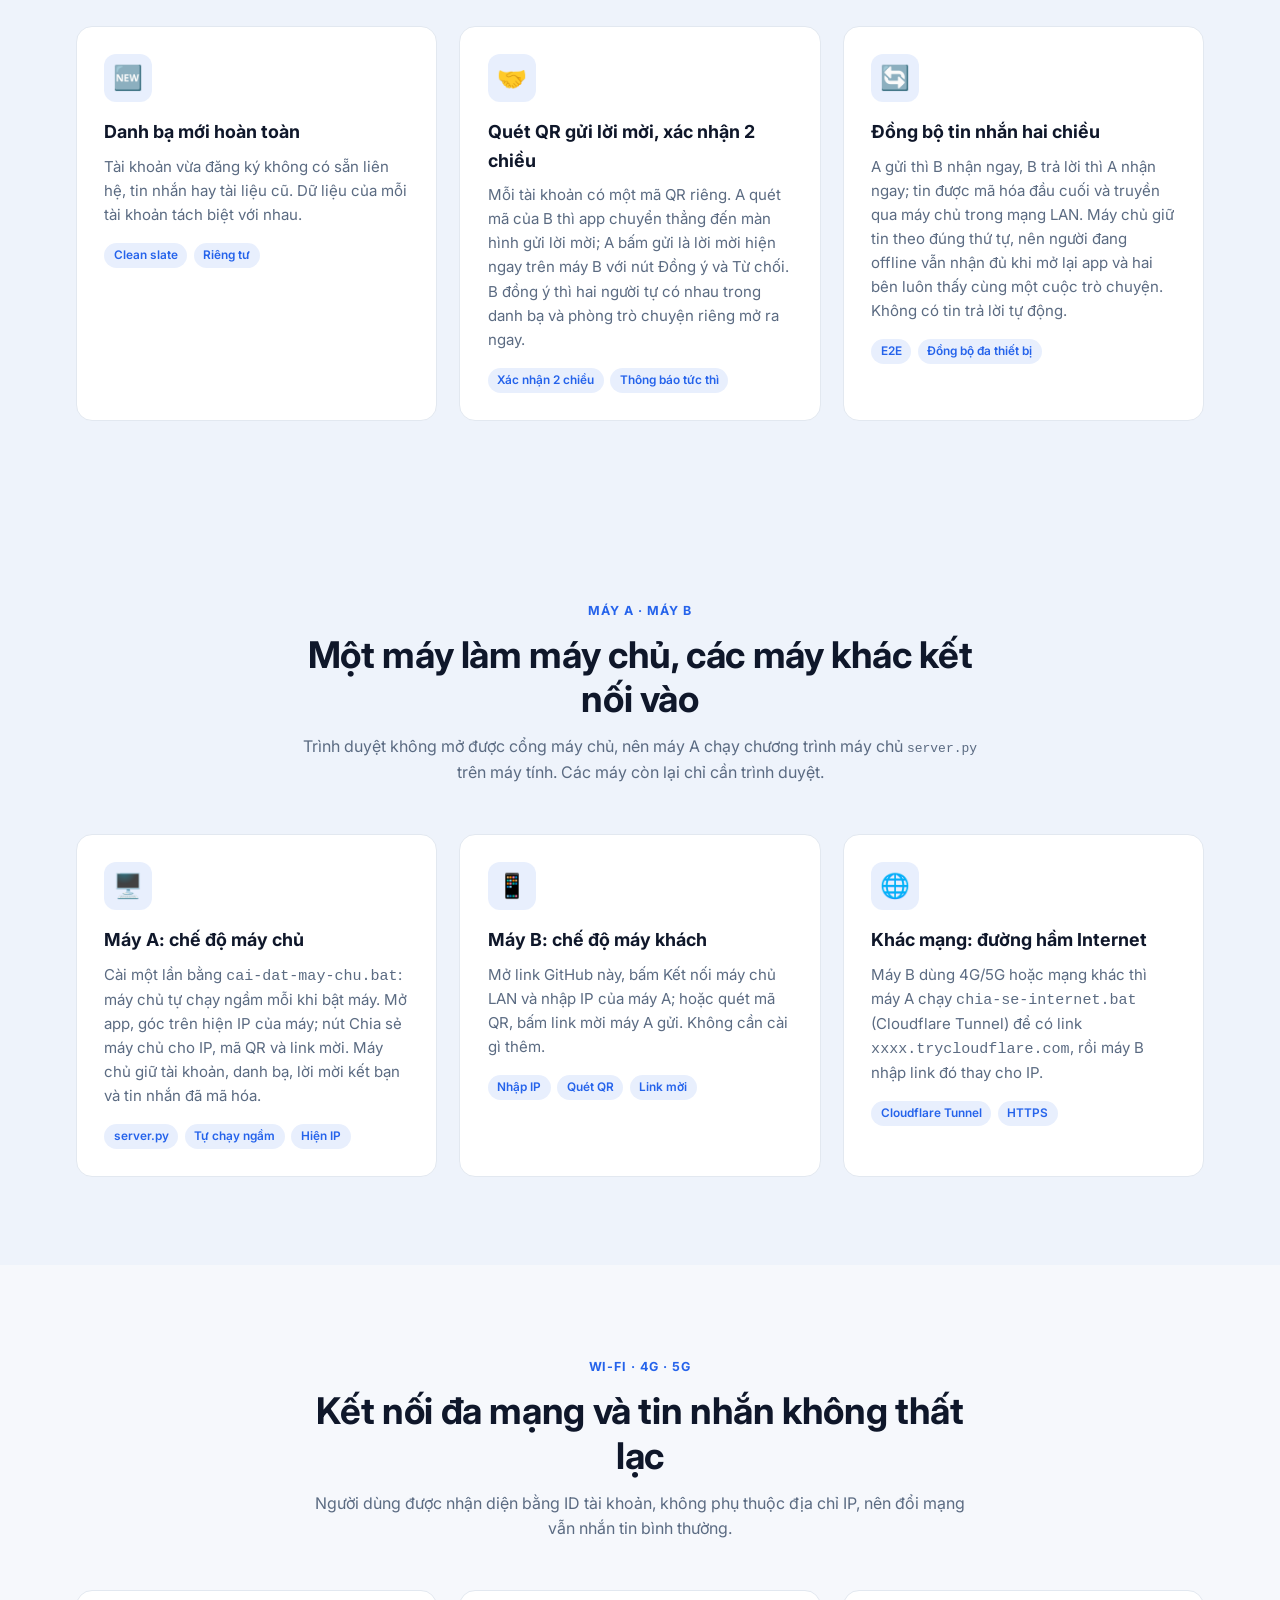
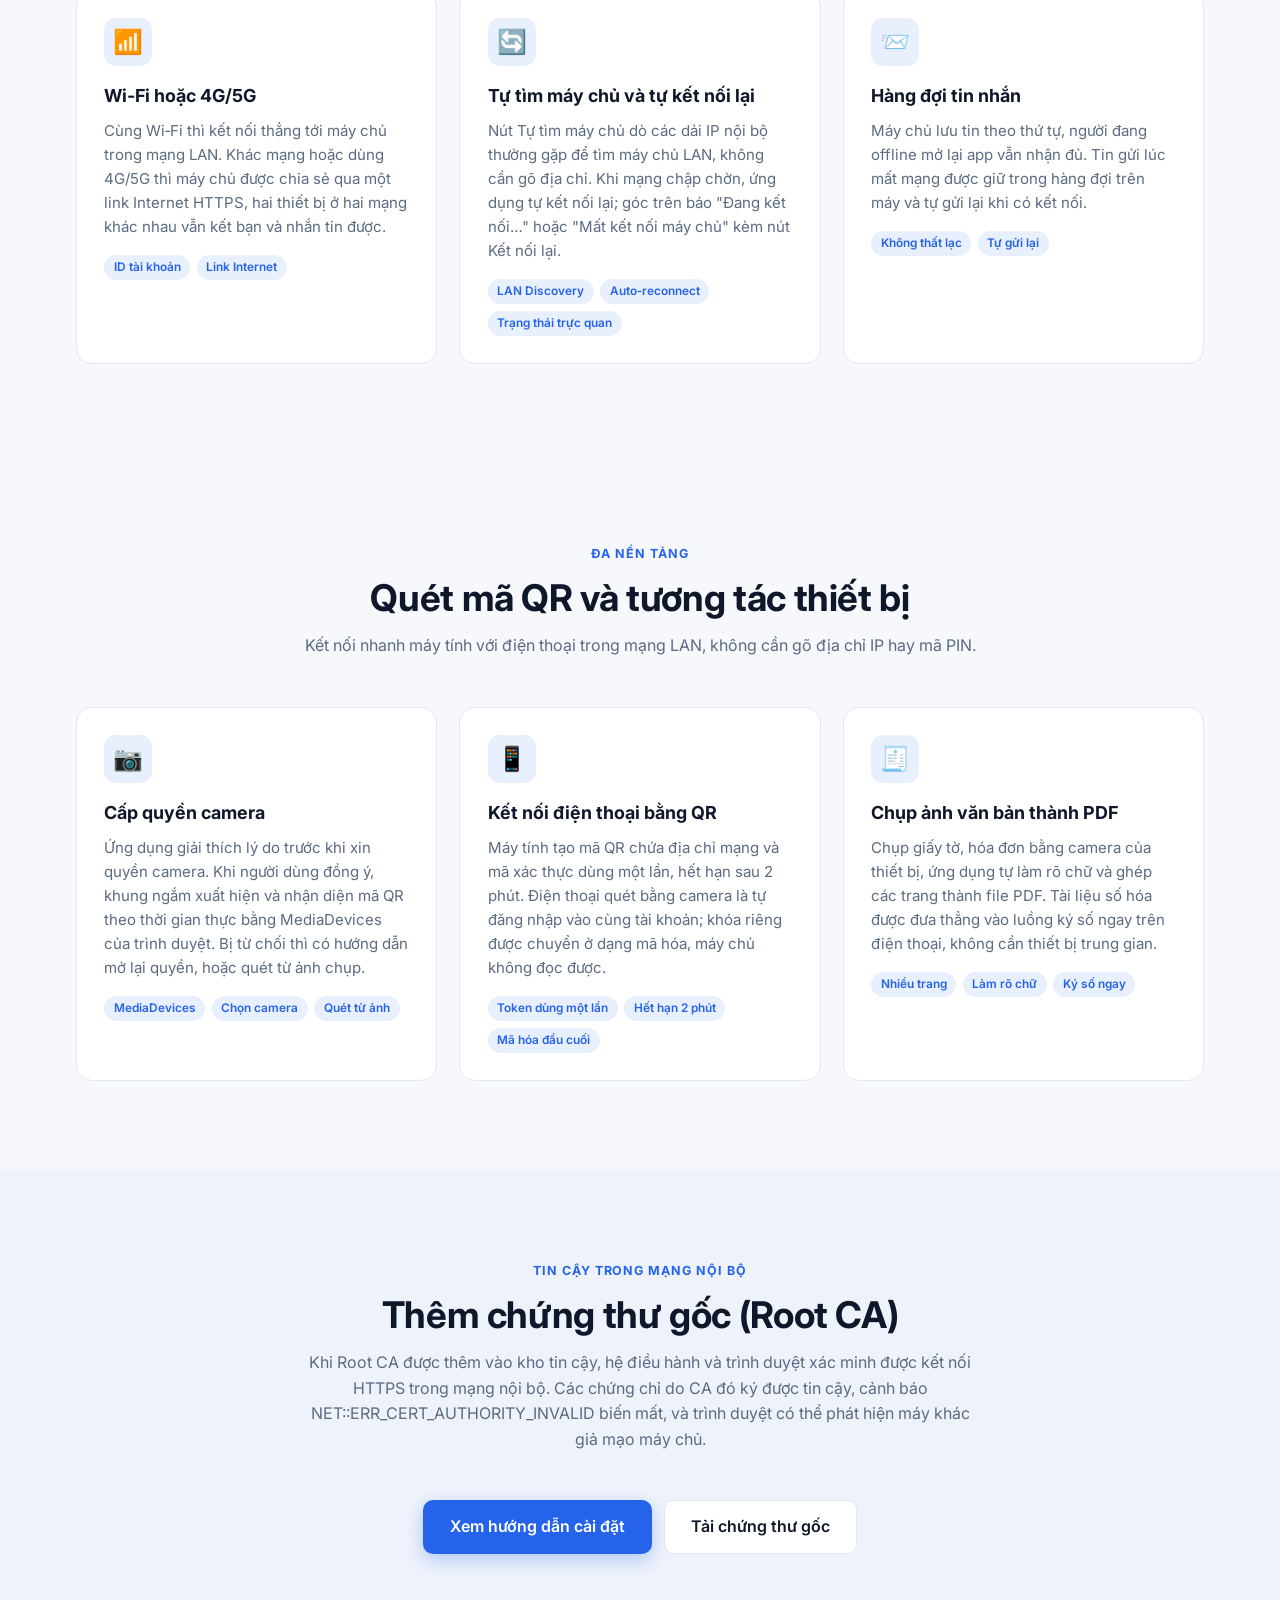
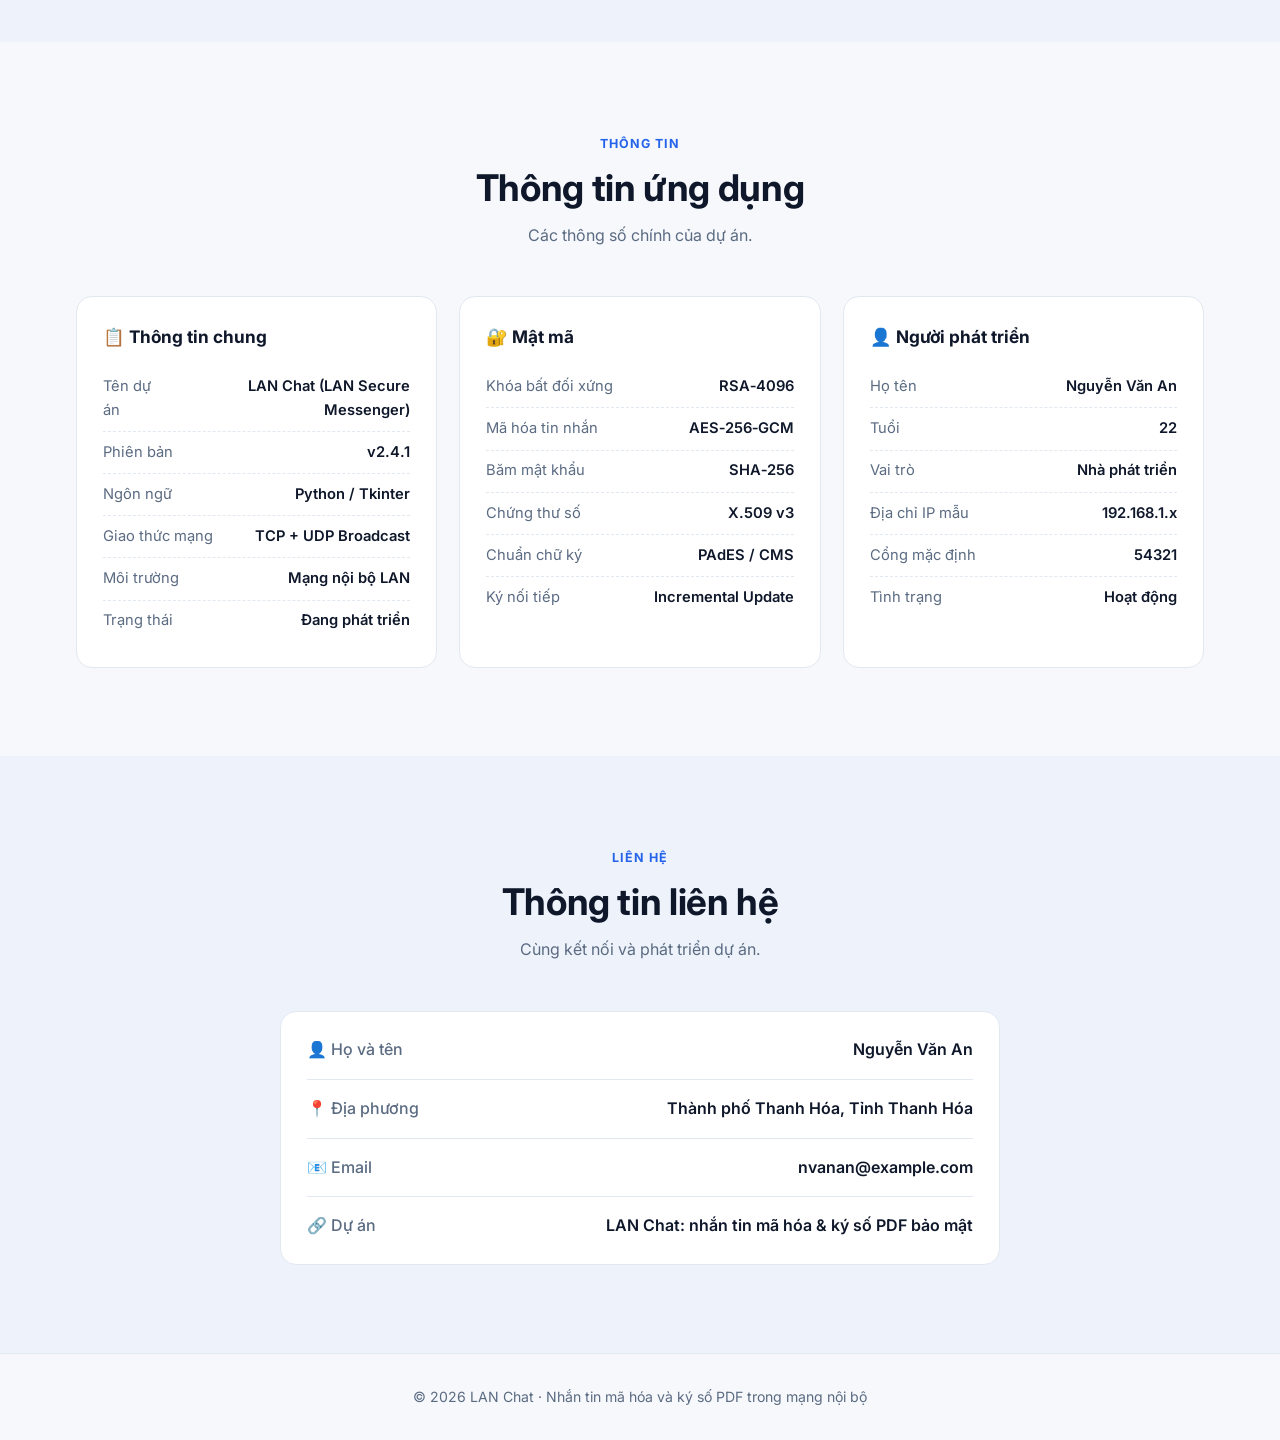
==== commit 7c05edf5: "Máy A hiện IP mạng của mình; trang giới thiệu thêm mục máy chủ / máy khách Mở app bằng localhost trê" ====
--- a/ui/ui/ui/index.html
+++ b/ui/ui/ui/index.html
@@ -36,6 +36,7 @@
                 <li><a href="#workflow">Ký nối tiếp</a></li>
                 <li><a href="#security">Bảo mật</a></li>
                 <li><a href="#friends">Kết bạn</a></li>
+                <li><a href="#host">Máy chủ</a></li>
                 <li><a href="#network">Wi‑Fi/4G</a></li>
                 <li><a href="#devices">Quét QR & thiết bị</a></li>
                 <li><a href="#root-ca">Root CA</a></li>
@@ -363,6 +364,37 @@
         </div>
     </section>
 
+    <!-- Máy chủ và máy khách -->
+    <section id="host" class="section alt">
+        <div class="container">
+            <div class="section-header">
+                <span class="eyebrow">Máy A · Máy B</span>
+                <h2>Một máy làm máy chủ, các máy khác kết nối vào</h2>
+                <p>Trình duyệt không mở được cổng máy chủ, nên máy A chạy chương trình máy chủ <code>server.py</code> trên máy tính. Các máy còn lại chỉ cần trình duyệt.</p>
+            </div>
+            <div class="features-grid">
+                <article class="feature-card reveal">
+                    <div class="feature-icon">🖥️</div>
+                    <h3>Máy A: chế độ máy chủ</h3>
+                    <p>Cài một lần bằng <code>cai-dat-may-chu.bat</code>: máy chủ tự chạy ngầm mỗi khi bật máy. Mở app, góc trên hiện IP của máy; nút Chia sẻ máy chủ cho IP, mã QR và link mời. Máy chủ giữ tài khoản, danh bạ, lời mời kết bạn và tin nhắn đã mã hóa.</p>
+                    <ul class="tags"><li>server.py</li><li>Tự chạy ngầm</li><li>Hiện IP</li></ul>
+                </article>
+                <article class="feature-card reveal">
+                    <div class="feature-icon">📱</div>
+                    <h3>Máy B: chế độ máy khách</h3>
+                    <p>Mở link GitHub này, bấm Kết nối máy chủ LAN và nhập IP của máy A; hoặc quét mã QR, bấm link mời máy A gửi. Không cần cài gì thêm.</p>
+                    <ul class="tags"><li>Nhập IP</li><li>Quét QR</li><li>Link mời</li></ul>
+                </article>
+                <article class="feature-card reveal">
+                    <div class="feature-icon">🌐</div>
+                    <h3>Khác mạng: đường hầm Internet</h3>
+                    <p>Máy B dùng 4G/5G hoặc mạng khác thì máy A chạy <code>chia-se-internet.bat</code> (Cloudflare Tunnel) để có link <code>xxxx.trycloudflare.com</code>, rồi máy B nhập link đó thay cho IP.</p>
+                    <ul class="tags"><li>Cloudflare Tunnel</li><li>HTTPS</li></ul>
+                </article>
+            </div>
+        </div>
+    </section>
+
     <!-- Đa mạng -->
     <section id="network" class="section">
         <div class="container">
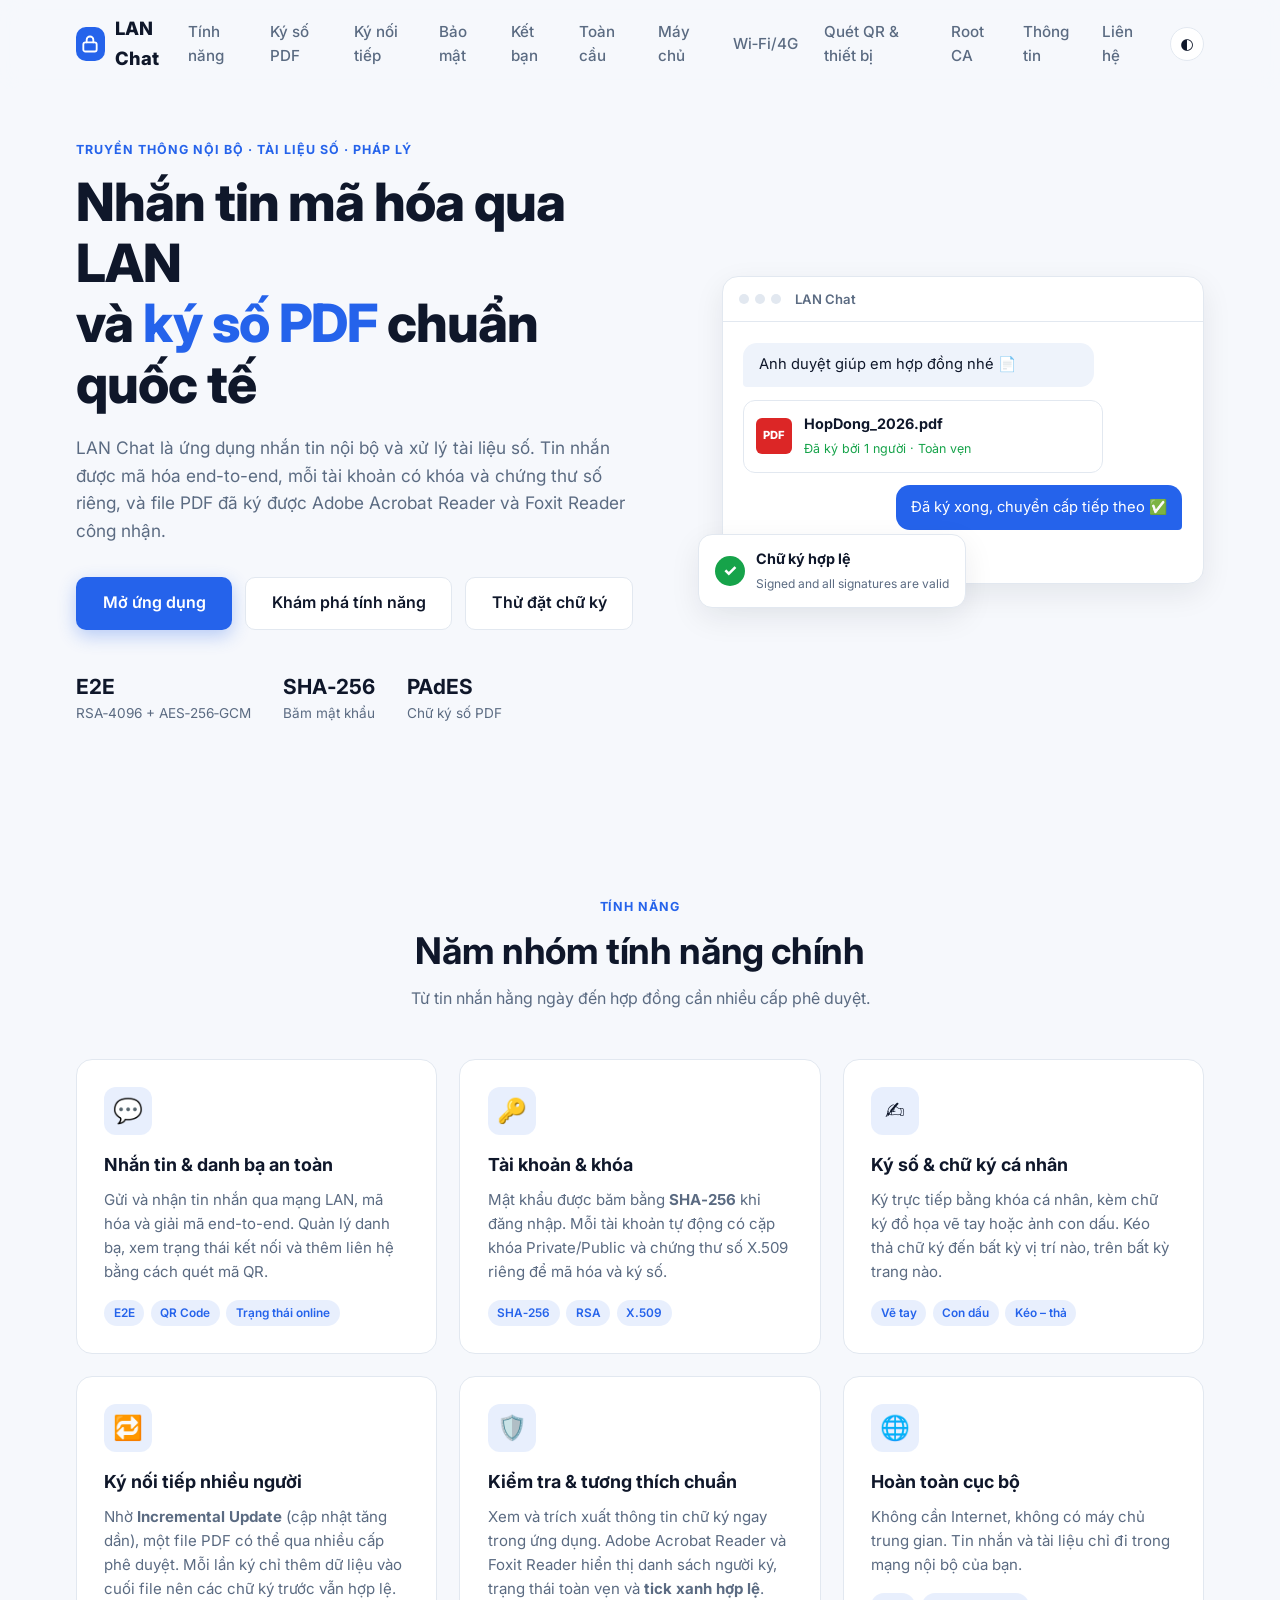
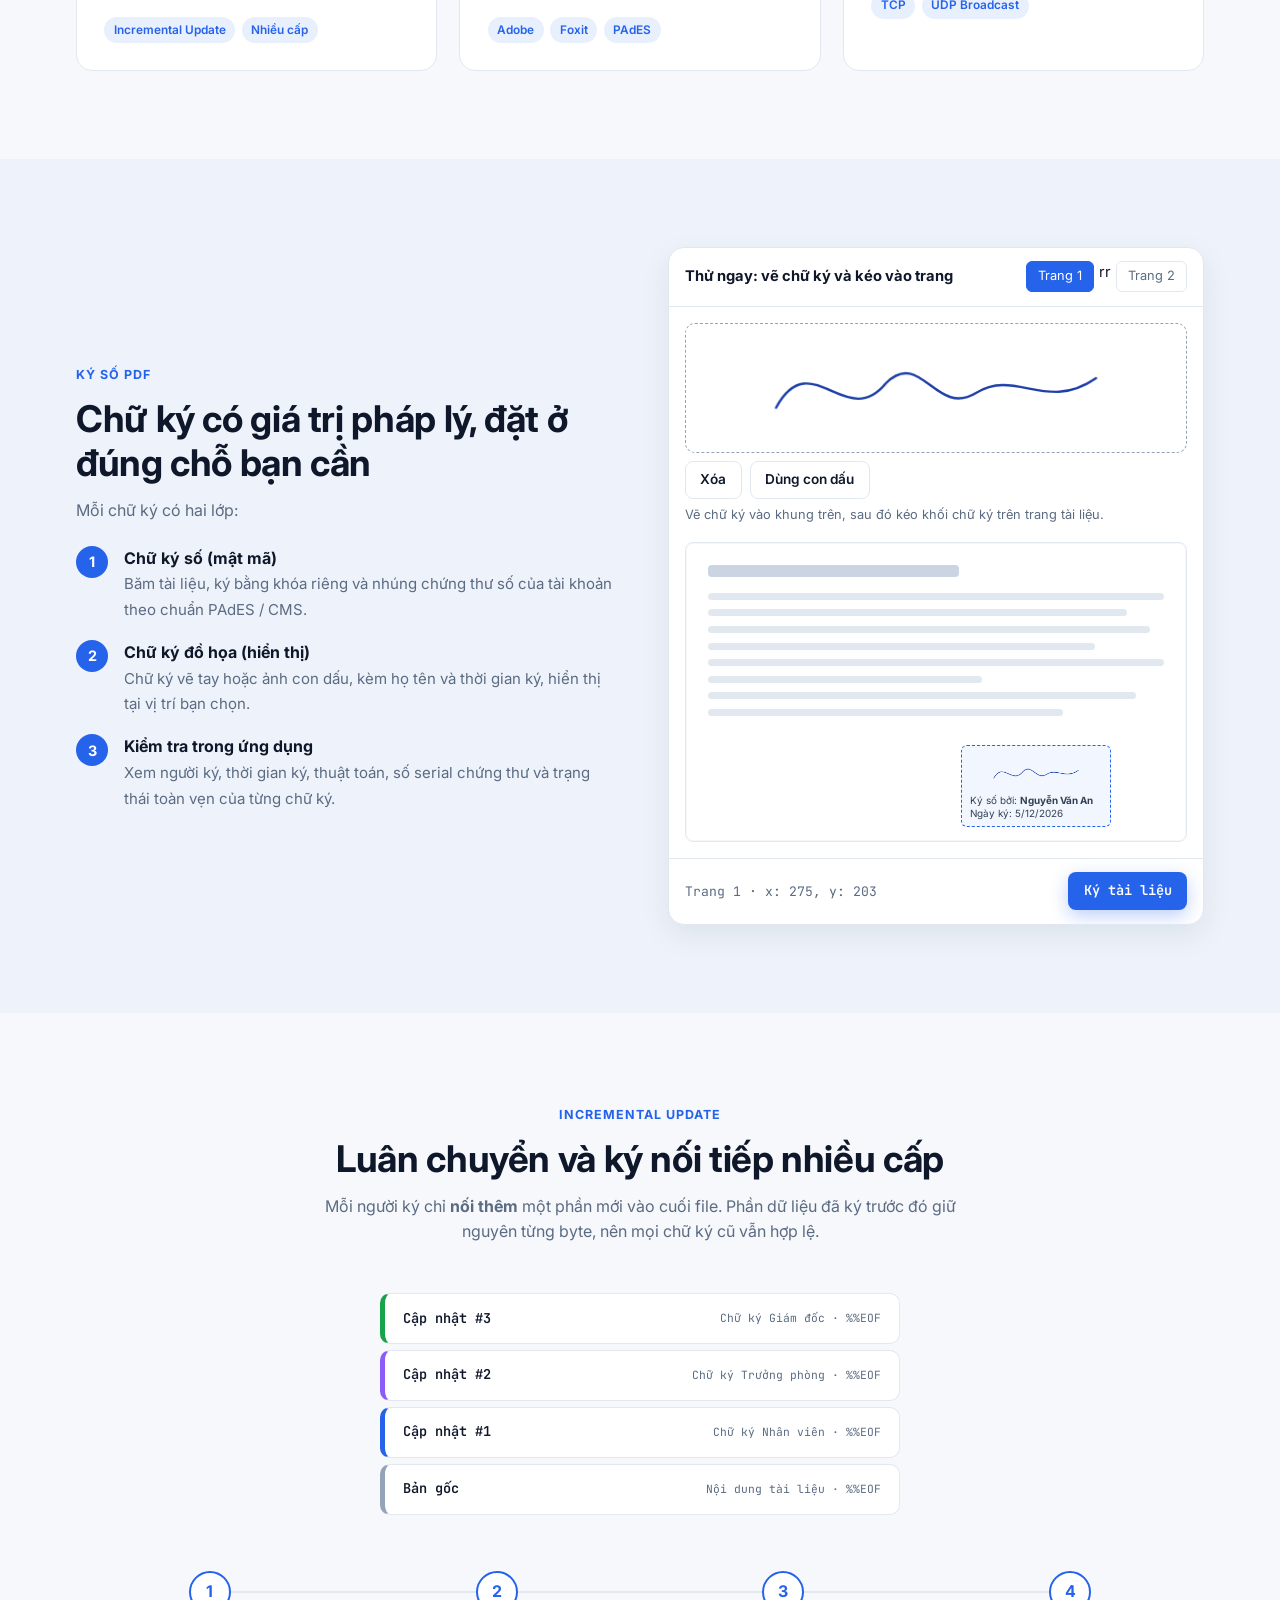
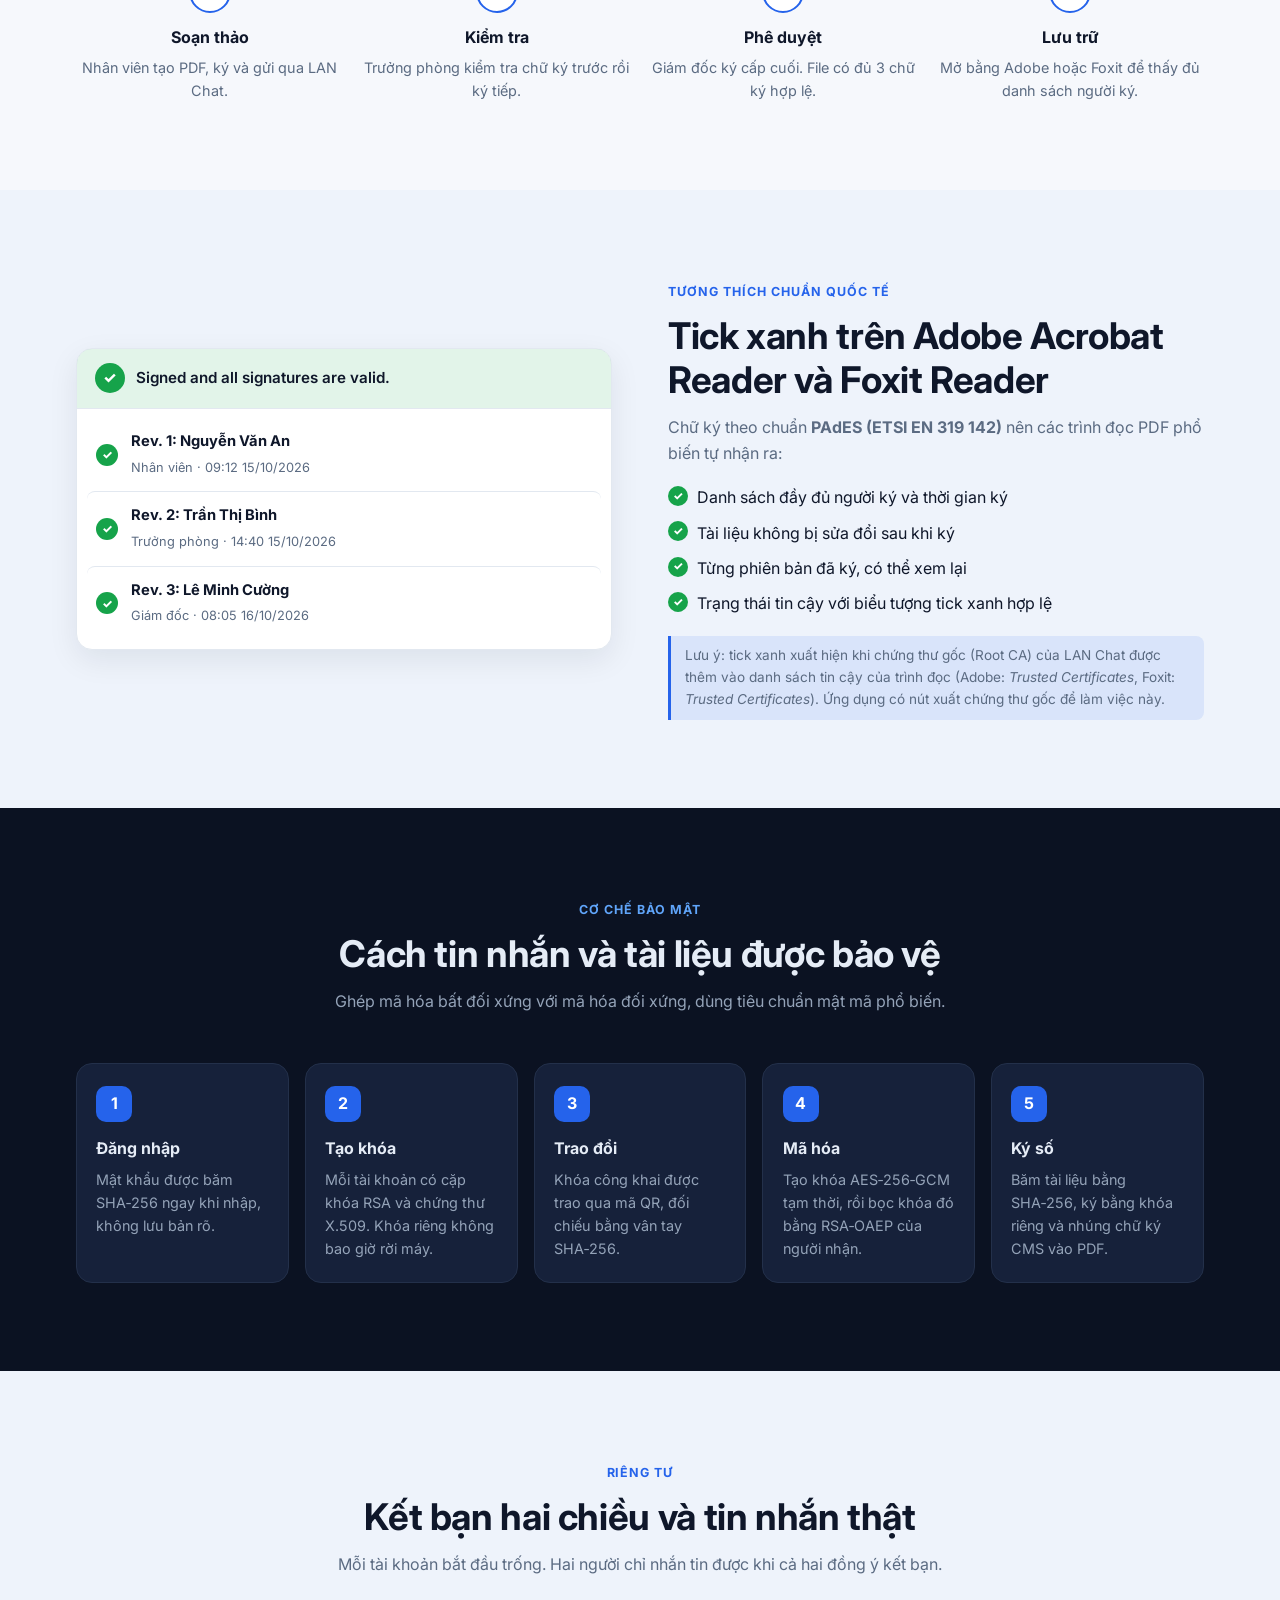
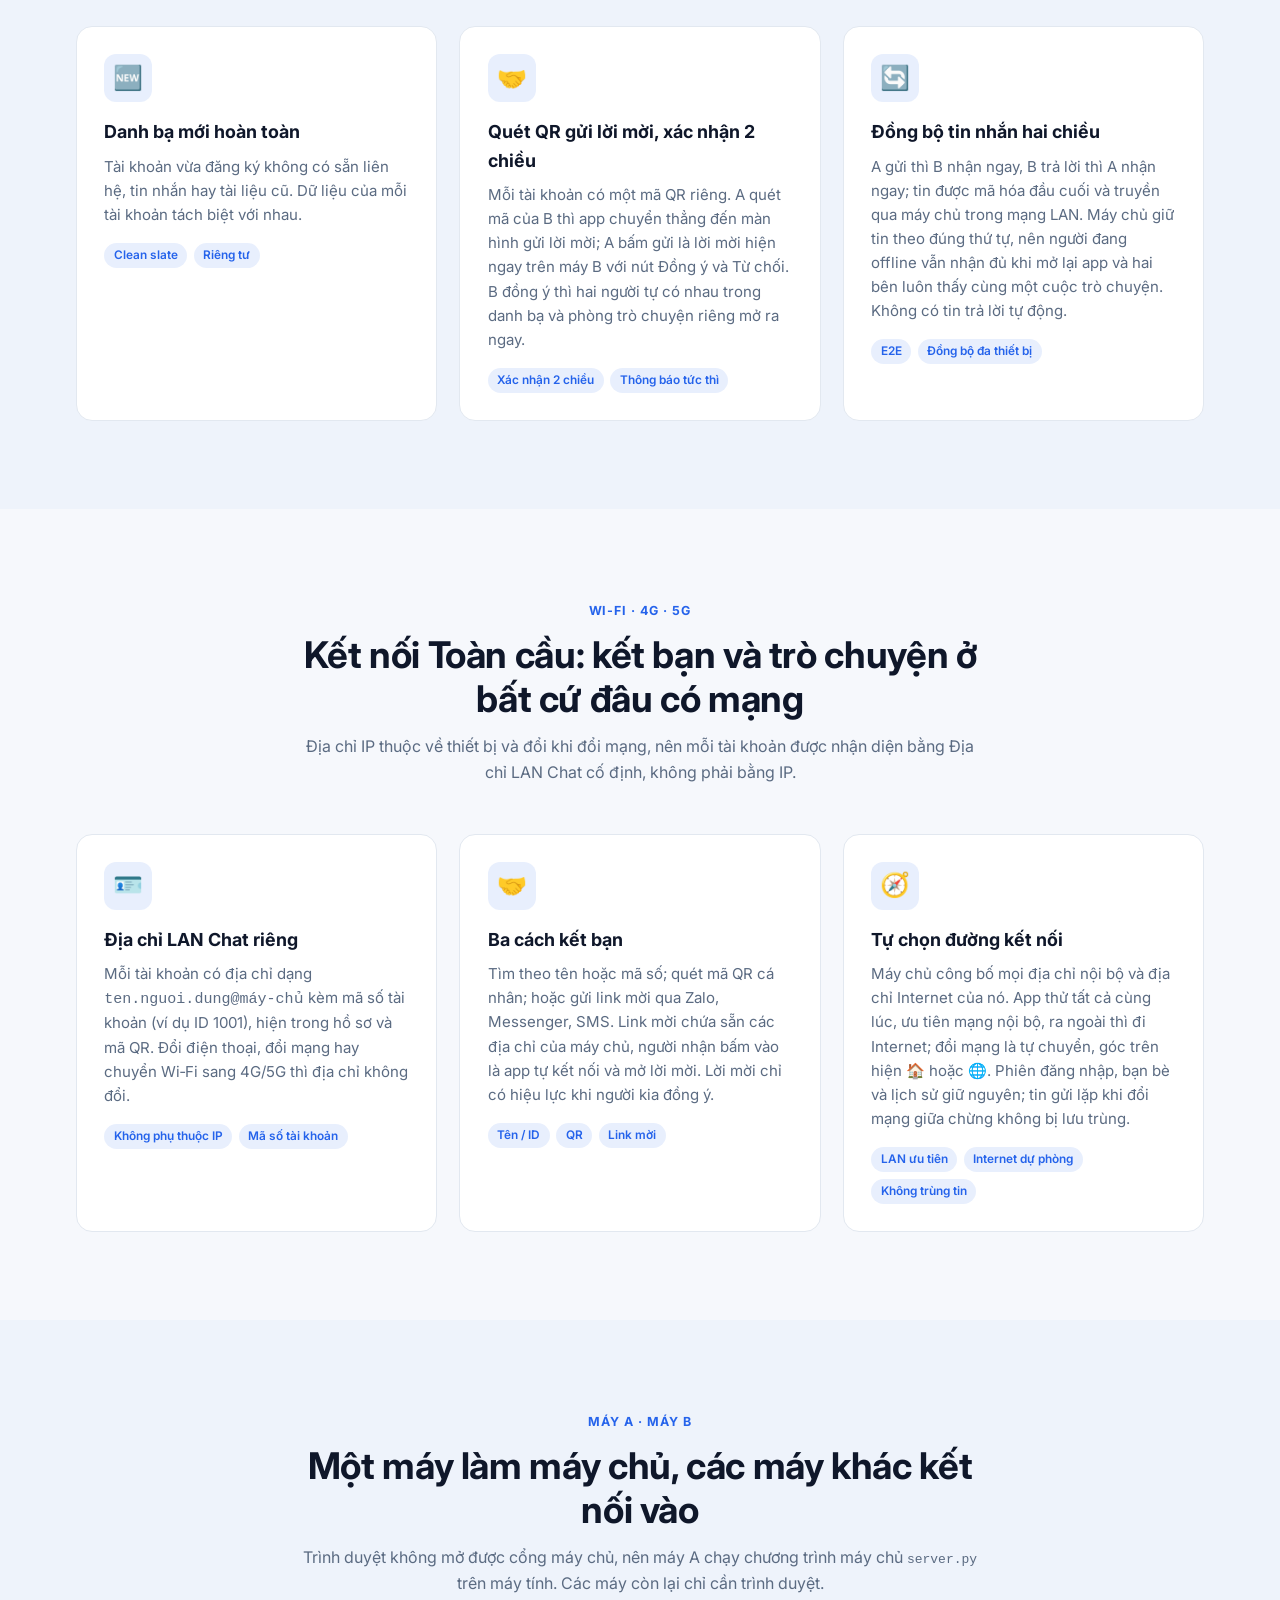
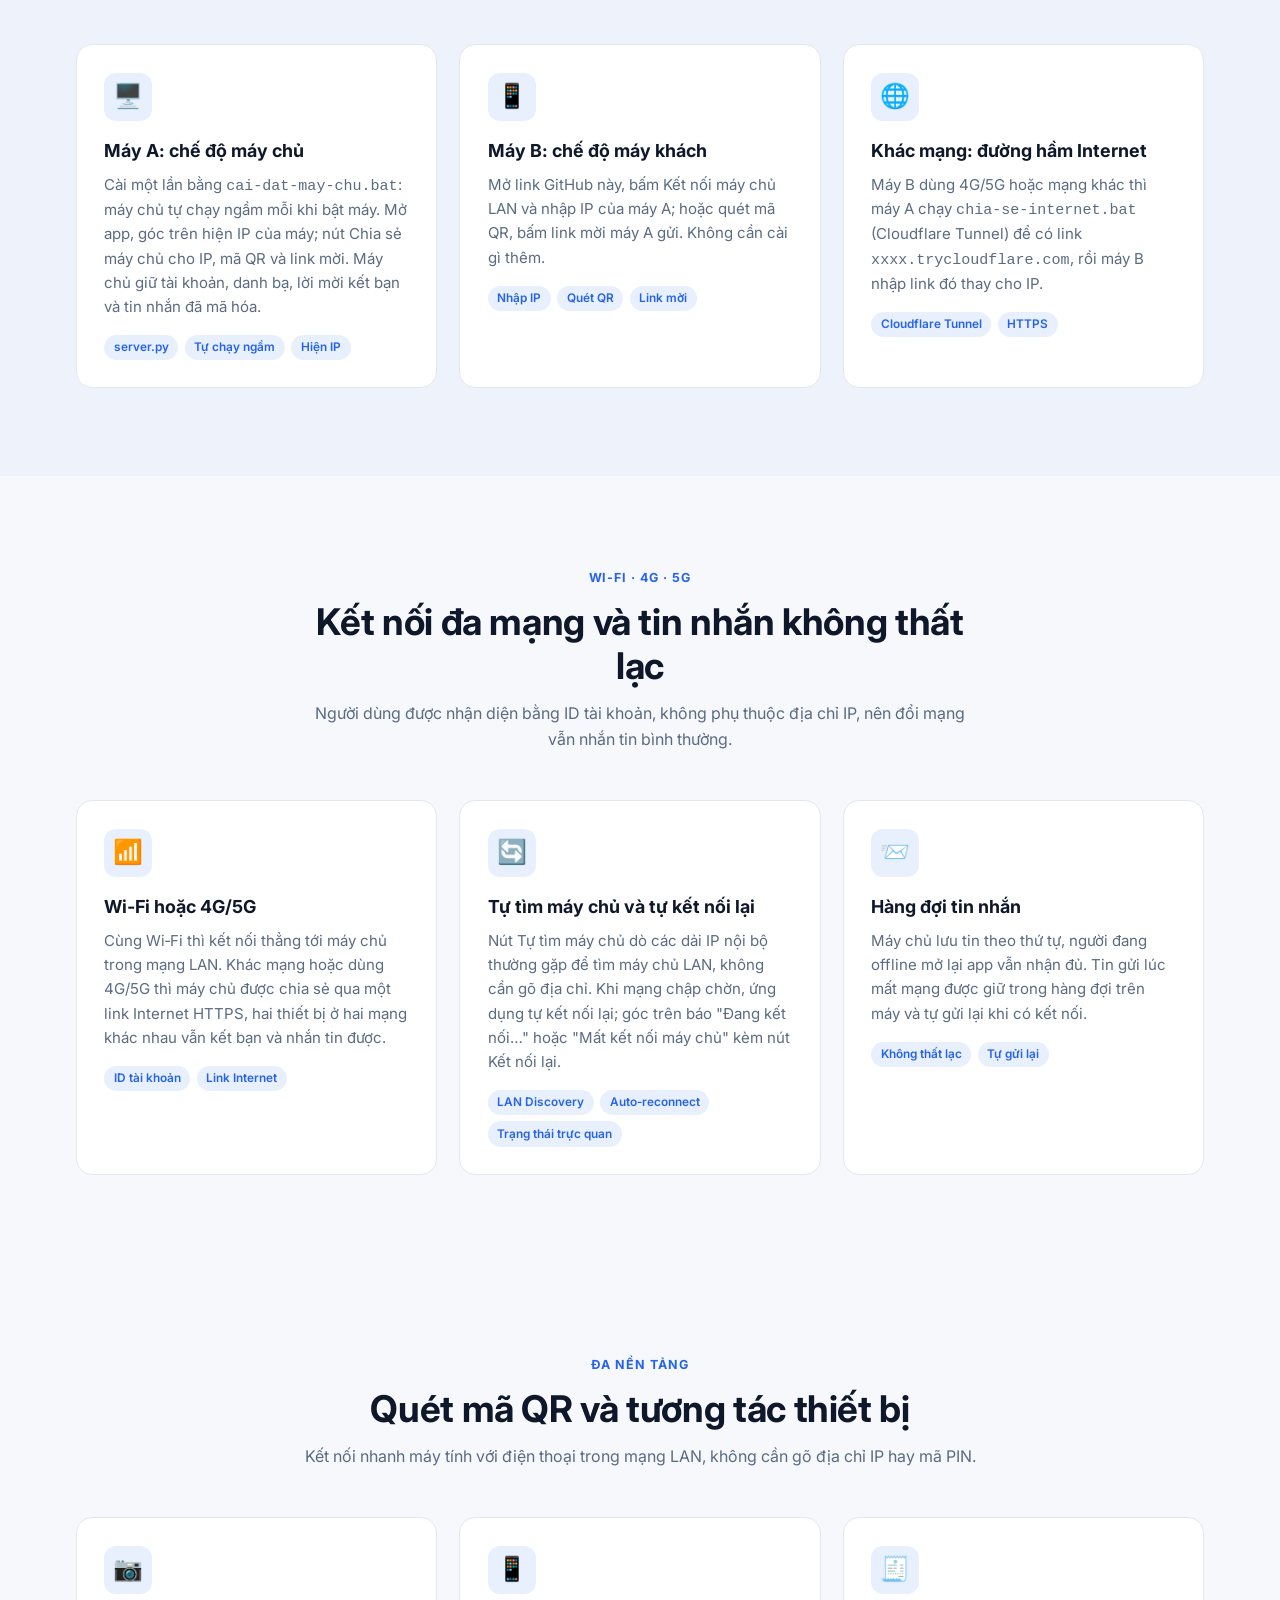
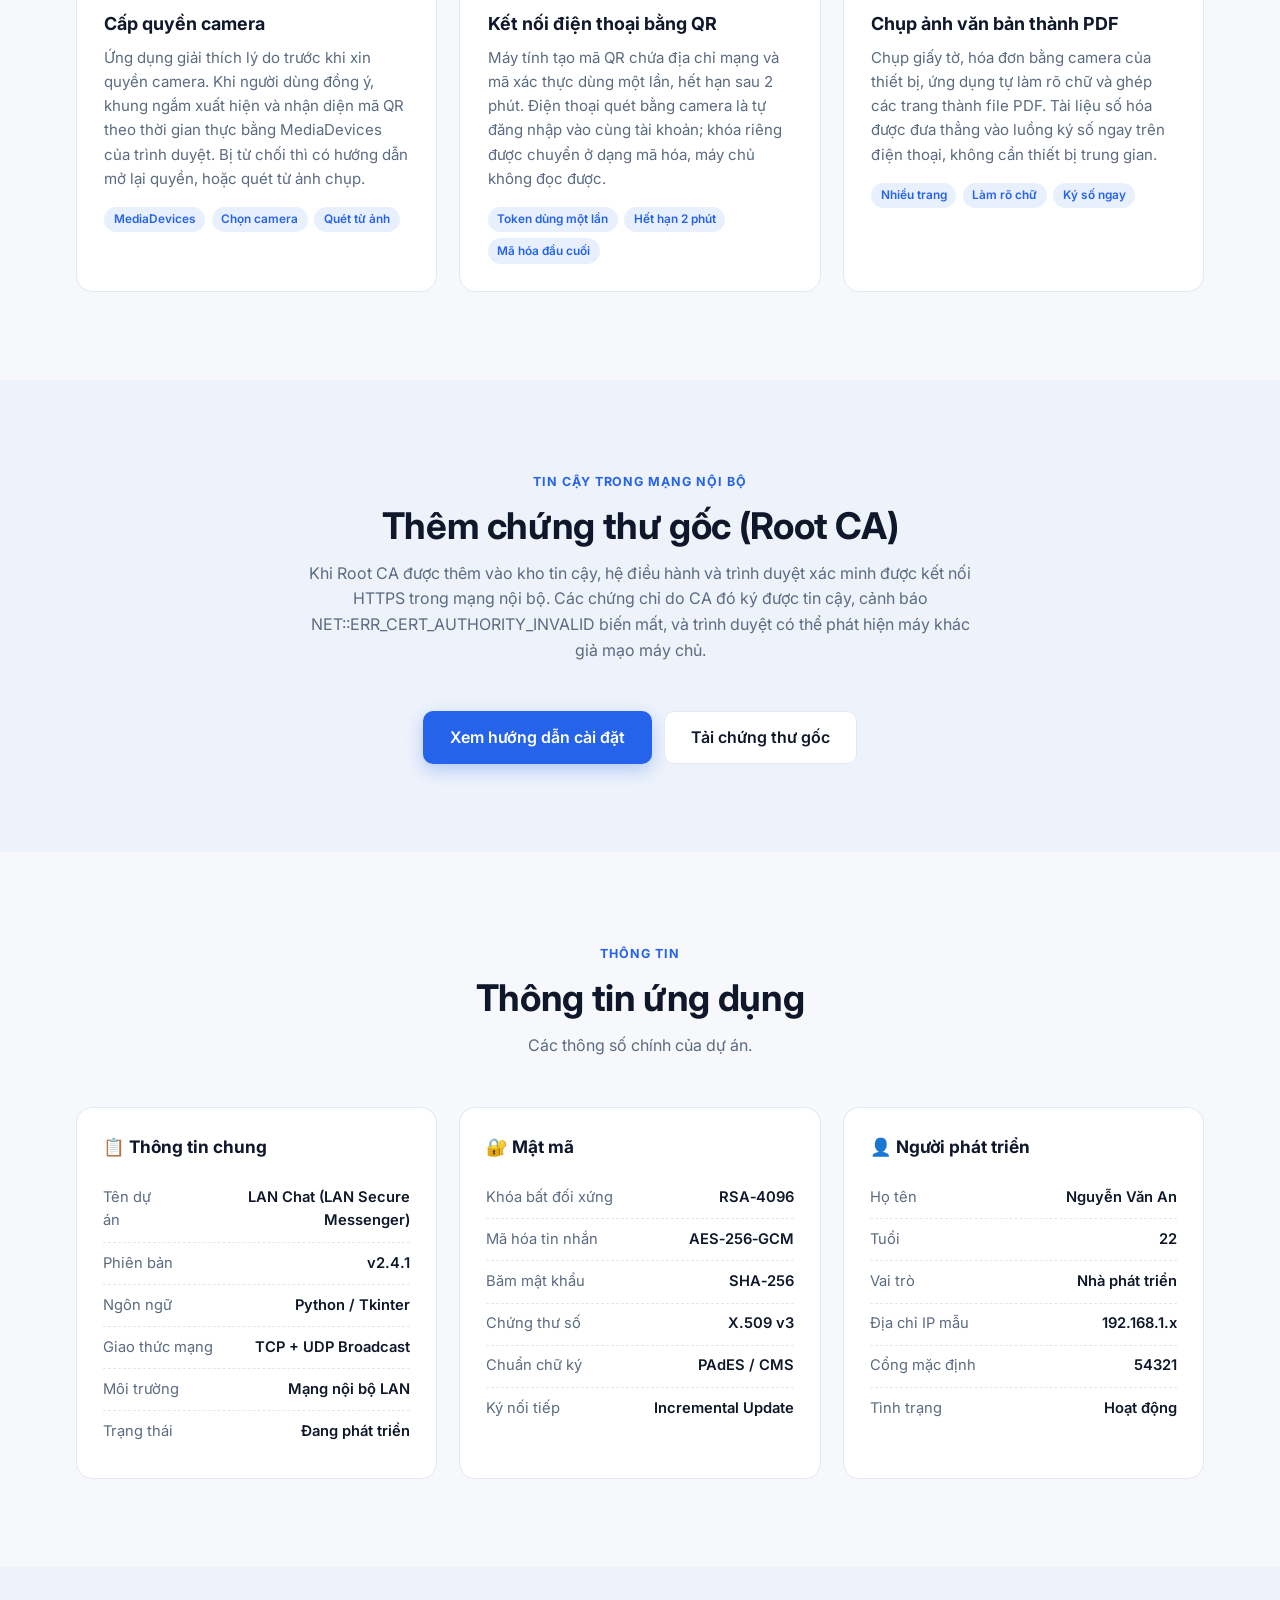
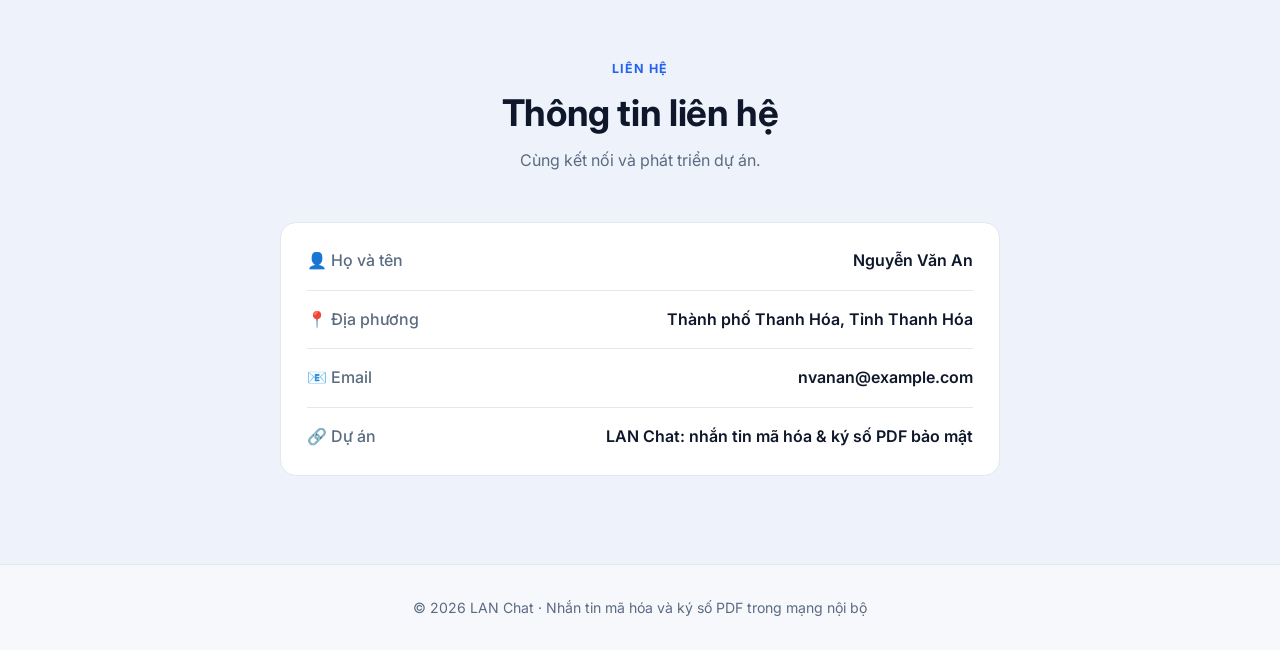
==== commit 0de5a104: "Kết nối Toàn cầu: nhiều đường tới máy chủ, Địa chỉ LAN Chat, chế độ mạng yếu - Máy chủ công bố mã má" ====
--- a/ui/ui/ui/index.html
+++ b/ui/ui/ui/index.html
@@ -36,6 +36,7 @@
                 <li><a href="#workflow">Ký nối tiếp</a></li>
                 <li><a href="#security">Bảo mật</a></li>
                 <li><a href="#friends">Kết bạn</a></li>
+                <li><a href="#global">Toàn cầu</a></li>
                 <li><a href="#host">Máy chủ</a></li>
                 <li><a href="#network">Wi‑Fi/4G</a></li>
                 <li><a href="#devices">Quét QR & thiết bị</a></li>
@@ -364,6 +365,37 @@
         </div>
     </section>
 
+    <!-- Kết nối toàn cầu -->
+    <section id="global" class="section">
+        <div class="container">
+            <div class="section-header">
+                <span class="eyebrow">Wi‑Fi · 4G · 5G</span>
+                <h2>Kết nối Toàn cầu: kết bạn và trò chuyện ở bất cứ đâu có mạng</h2>
+                <p>Địa chỉ IP thuộc về thiết bị và đổi khi đổi mạng, nên mỗi tài khoản được nhận diện bằng Địa chỉ LAN Chat cố định, không phải bằng IP.</p>
+            </div>
+            <div class="features-grid">
+                <article class="feature-card reveal">
+                    <div class="feature-icon">🪪</div>
+                    <h3>Địa chỉ LAN Chat riêng</h3>
+                    <p>Mỗi tài khoản có địa chỉ dạng <code>ten.nguoi.dung@máy-chủ</code> kèm mã số tài khoản (ví dụ ID 1001), hiện trong hồ sơ và mã QR. Đổi điện thoại, đổi mạng hay chuyển Wi‑Fi sang 4G/5G thì địa chỉ không đổi.</p>
+                    <ul class="tags"><li>Không phụ thuộc IP</li><li>Mã số tài khoản</li></ul>
+                </article>
+                <article class="feature-card reveal">
+                    <div class="feature-icon">🤝</div>
+                    <h3>Ba cách kết bạn</h3>
+                    <p>Tìm theo tên hoặc mã số; quét mã QR cá nhân; hoặc gửi link mời qua Zalo, Messenger, SMS. Link mời chứa sẵn các địa chỉ của máy chủ, người nhận bấm vào là app tự kết nối và mở lời mời. Lời mời chỉ có hiệu lực khi người kia đồng ý.</p>
+                    <ul class="tags"><li>Tên / ID</li><li>QR</li><li>Link mời</li></ul>
+                </article>
+                <article class="feature-card reveal">
+                    <div class="feature-icon">🧭</div>
+                    <h3>Tự chọn đường kết nối</h3>
+                    <p>Máy chủ công bố mọi địa chỉ nội bộ và địa chỉ Internet của nó. App thử tất cả cùng lúc, ưu tiên mạng nội bộ, ra ngoài thì đi Internet; đổi mạng là tự chuyển, góc trên hiện 🏠 hoặc 🌐. Phiên đăng nhập, bạn bè và lịch sử giữ nguyên; tin gửi lặp khi đổi mạng giữa chừng không bị lưu trùng.</p>
+                    <ul class="tags"><li>LAN ưu tiên</li><li>Internet dự phòng</li><li>Không trùng tin</li></ul>
+                </article>
+            </div>
+        </div>
+    </section>
+
     <!-- Máy chủ và máy khách -->
     <section id="host" class="section alt">
         <div class="container">
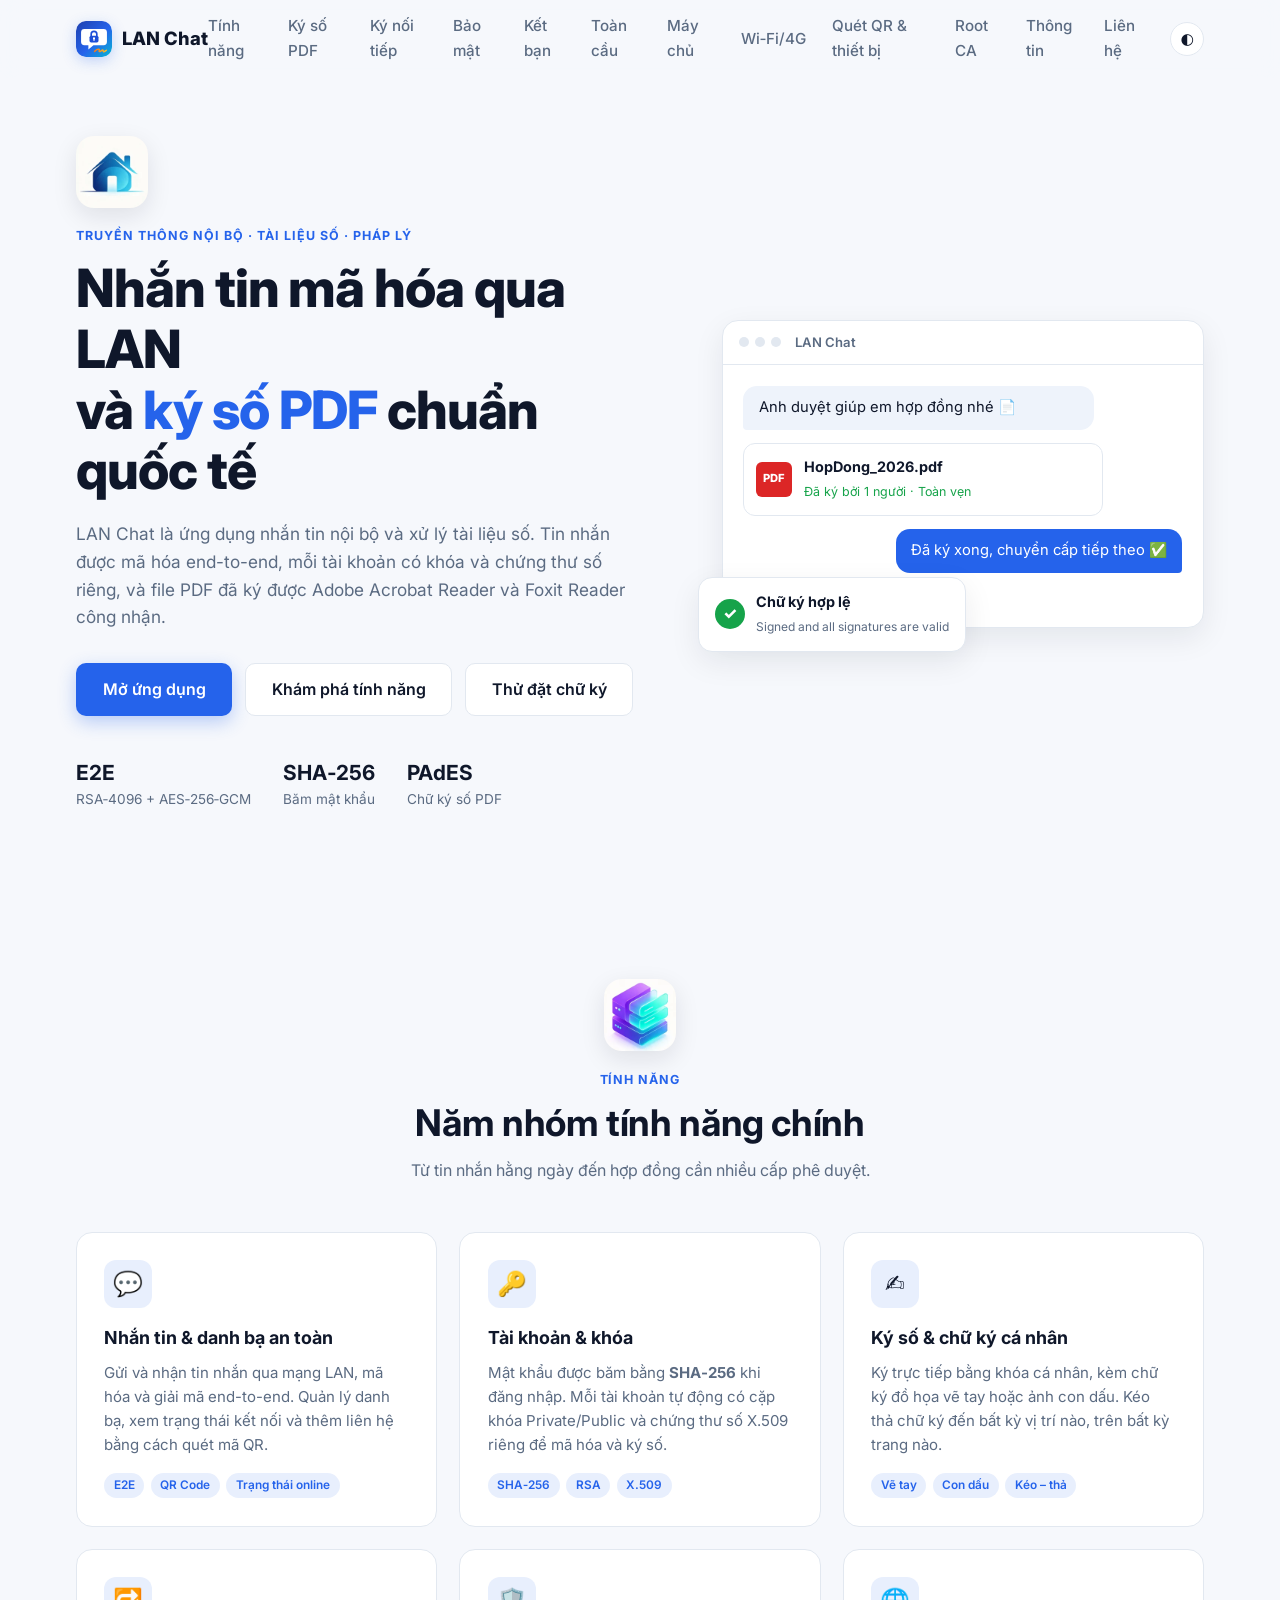
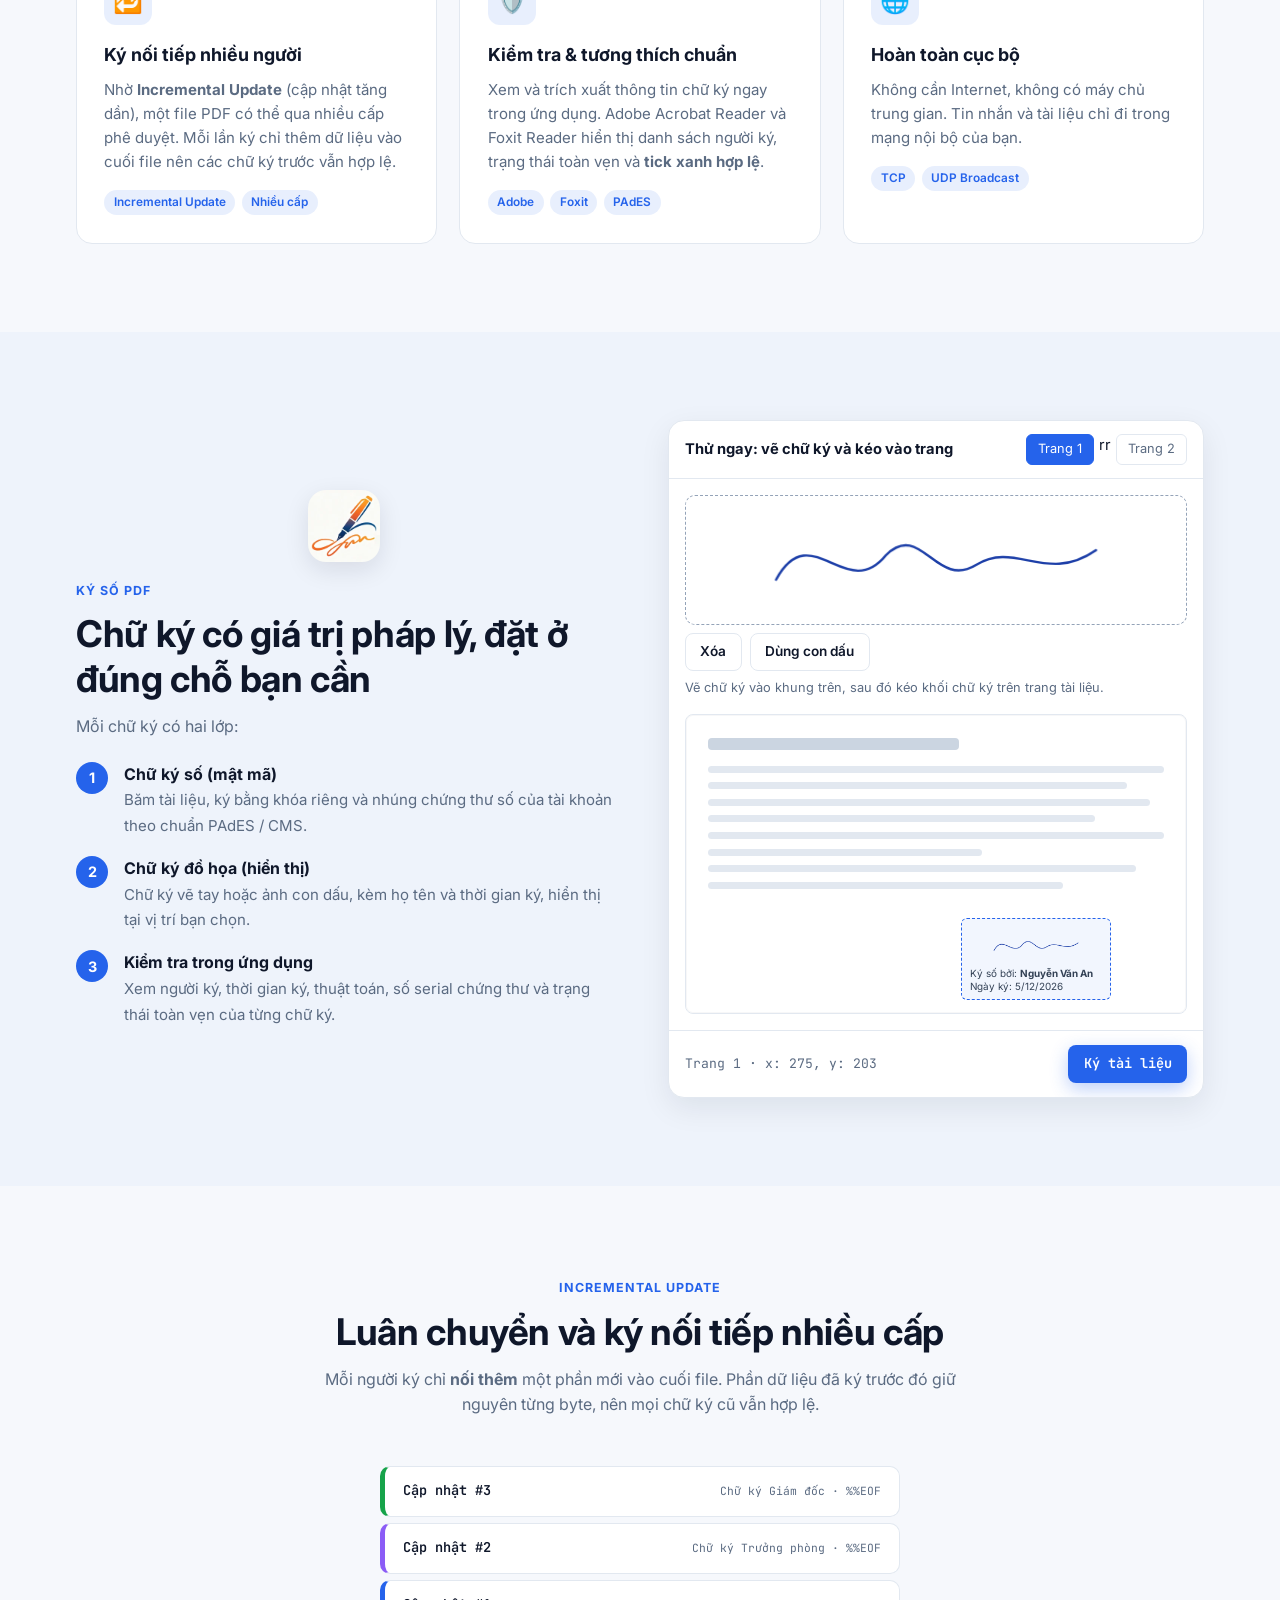
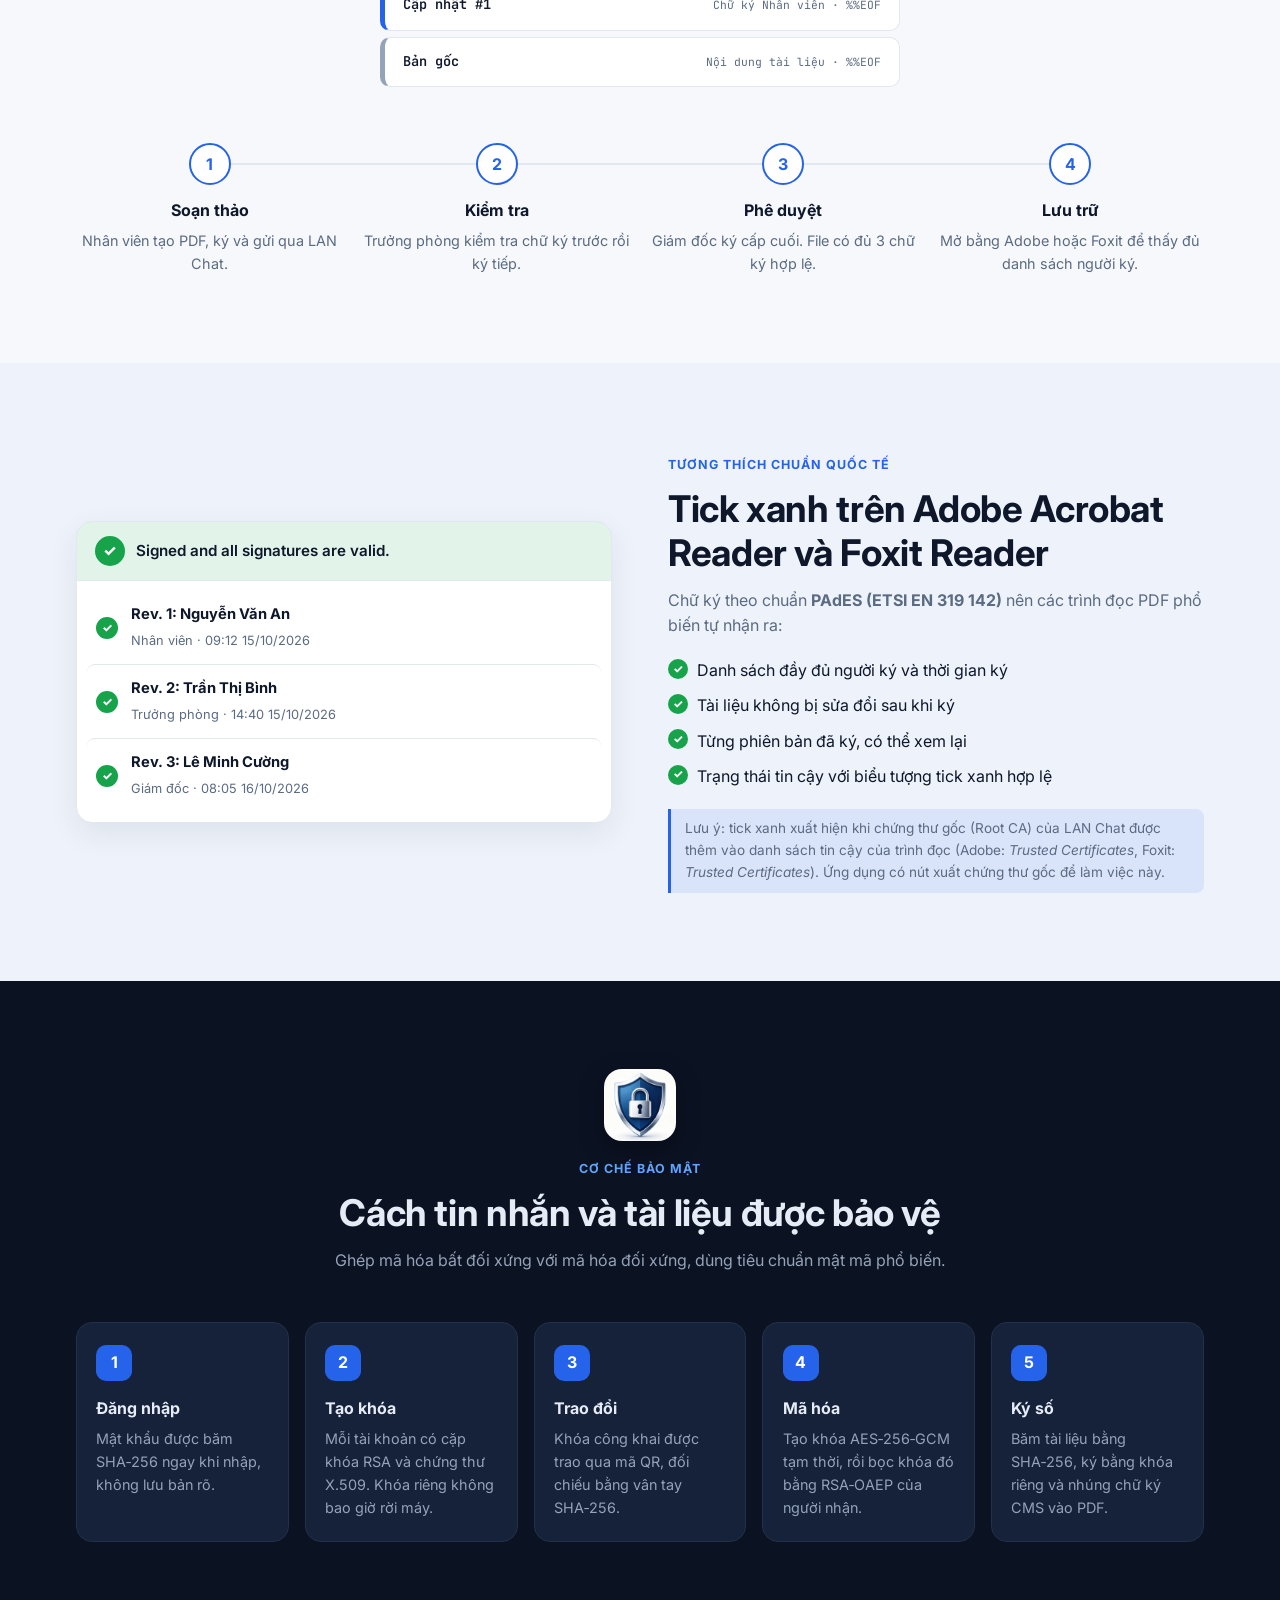
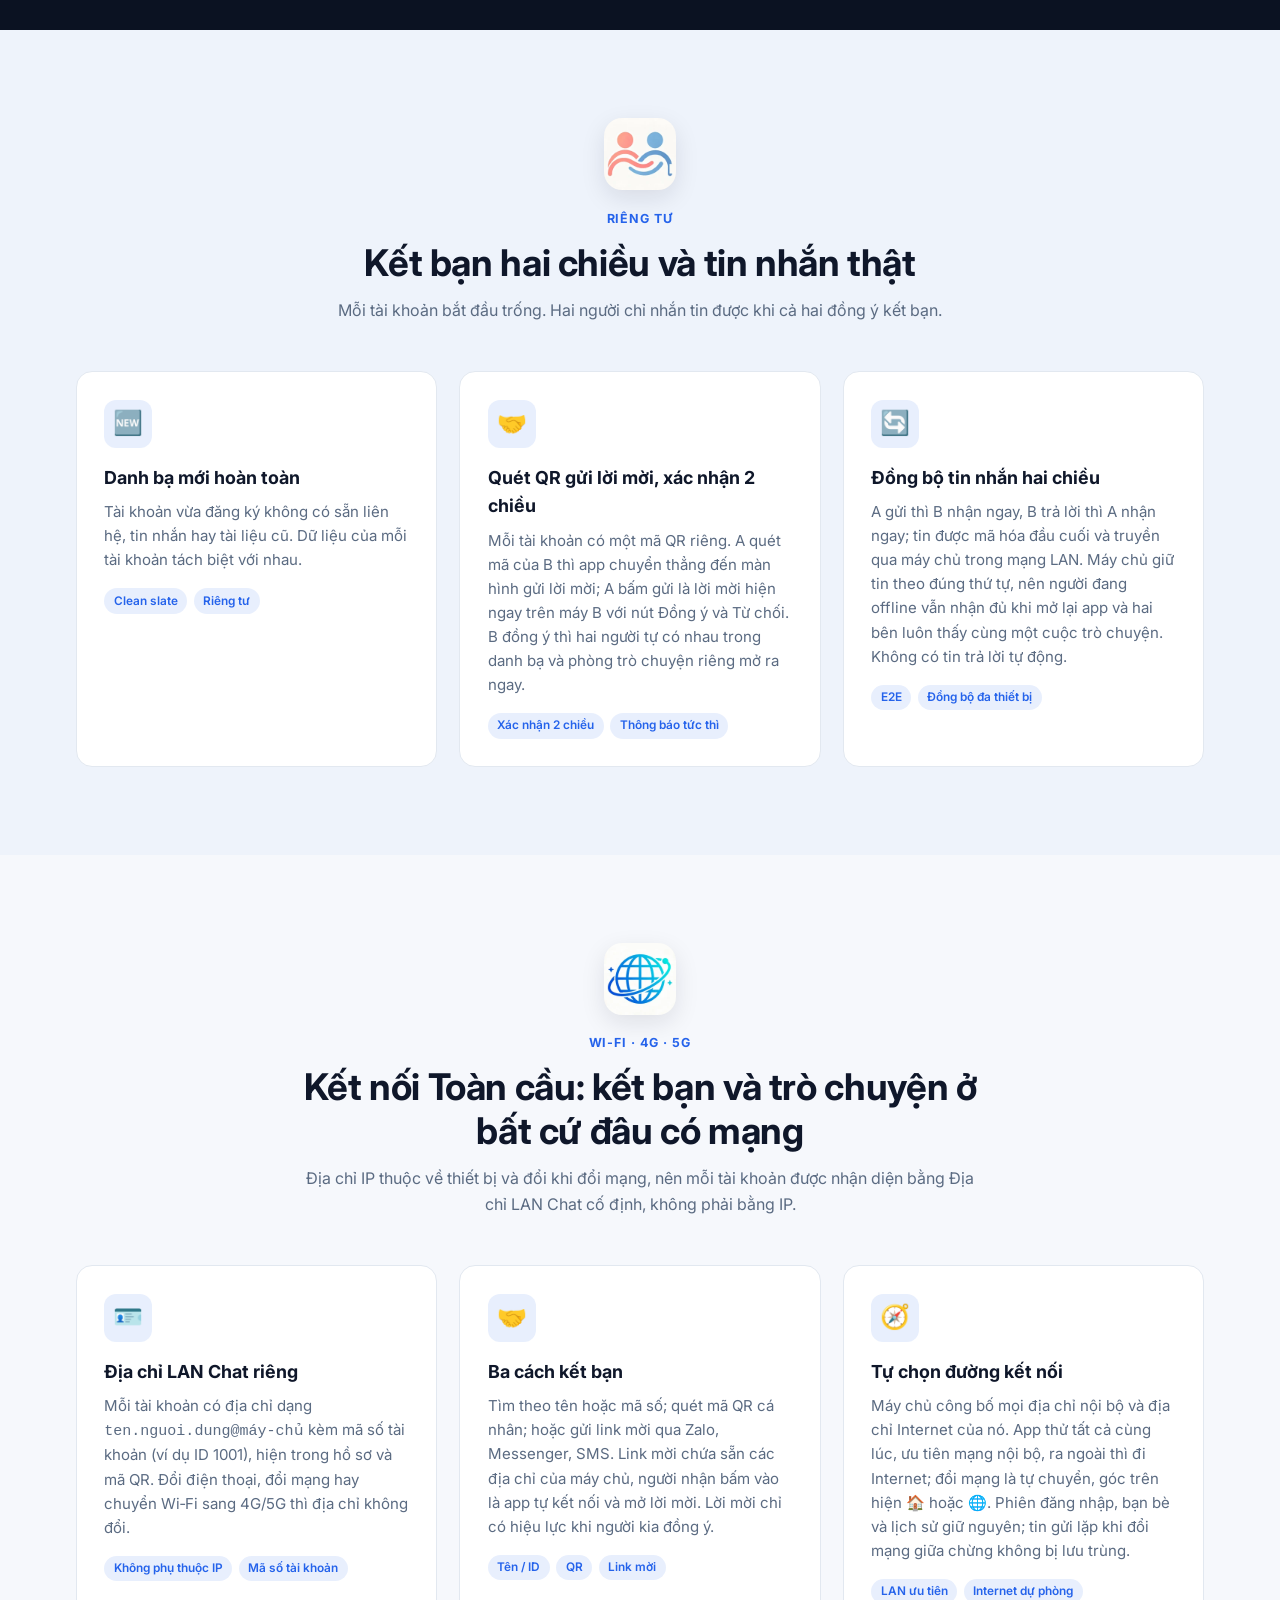
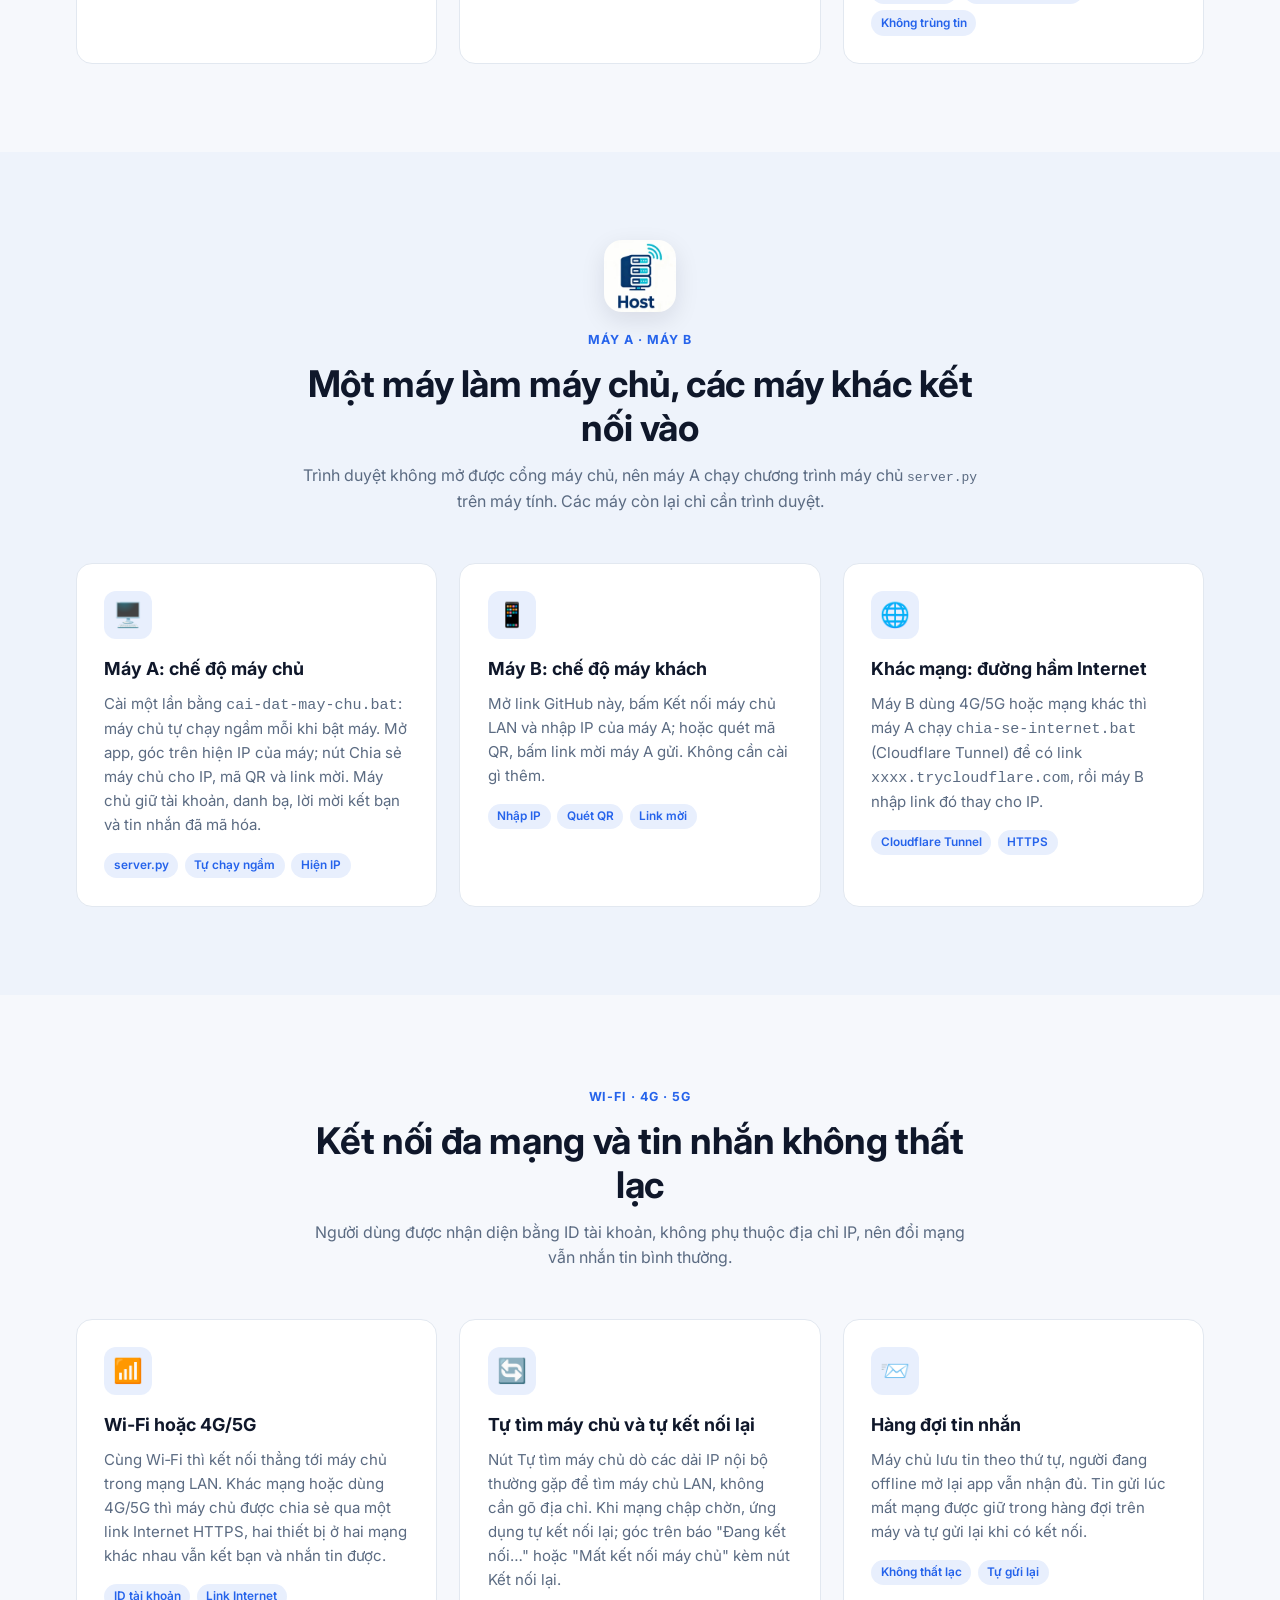
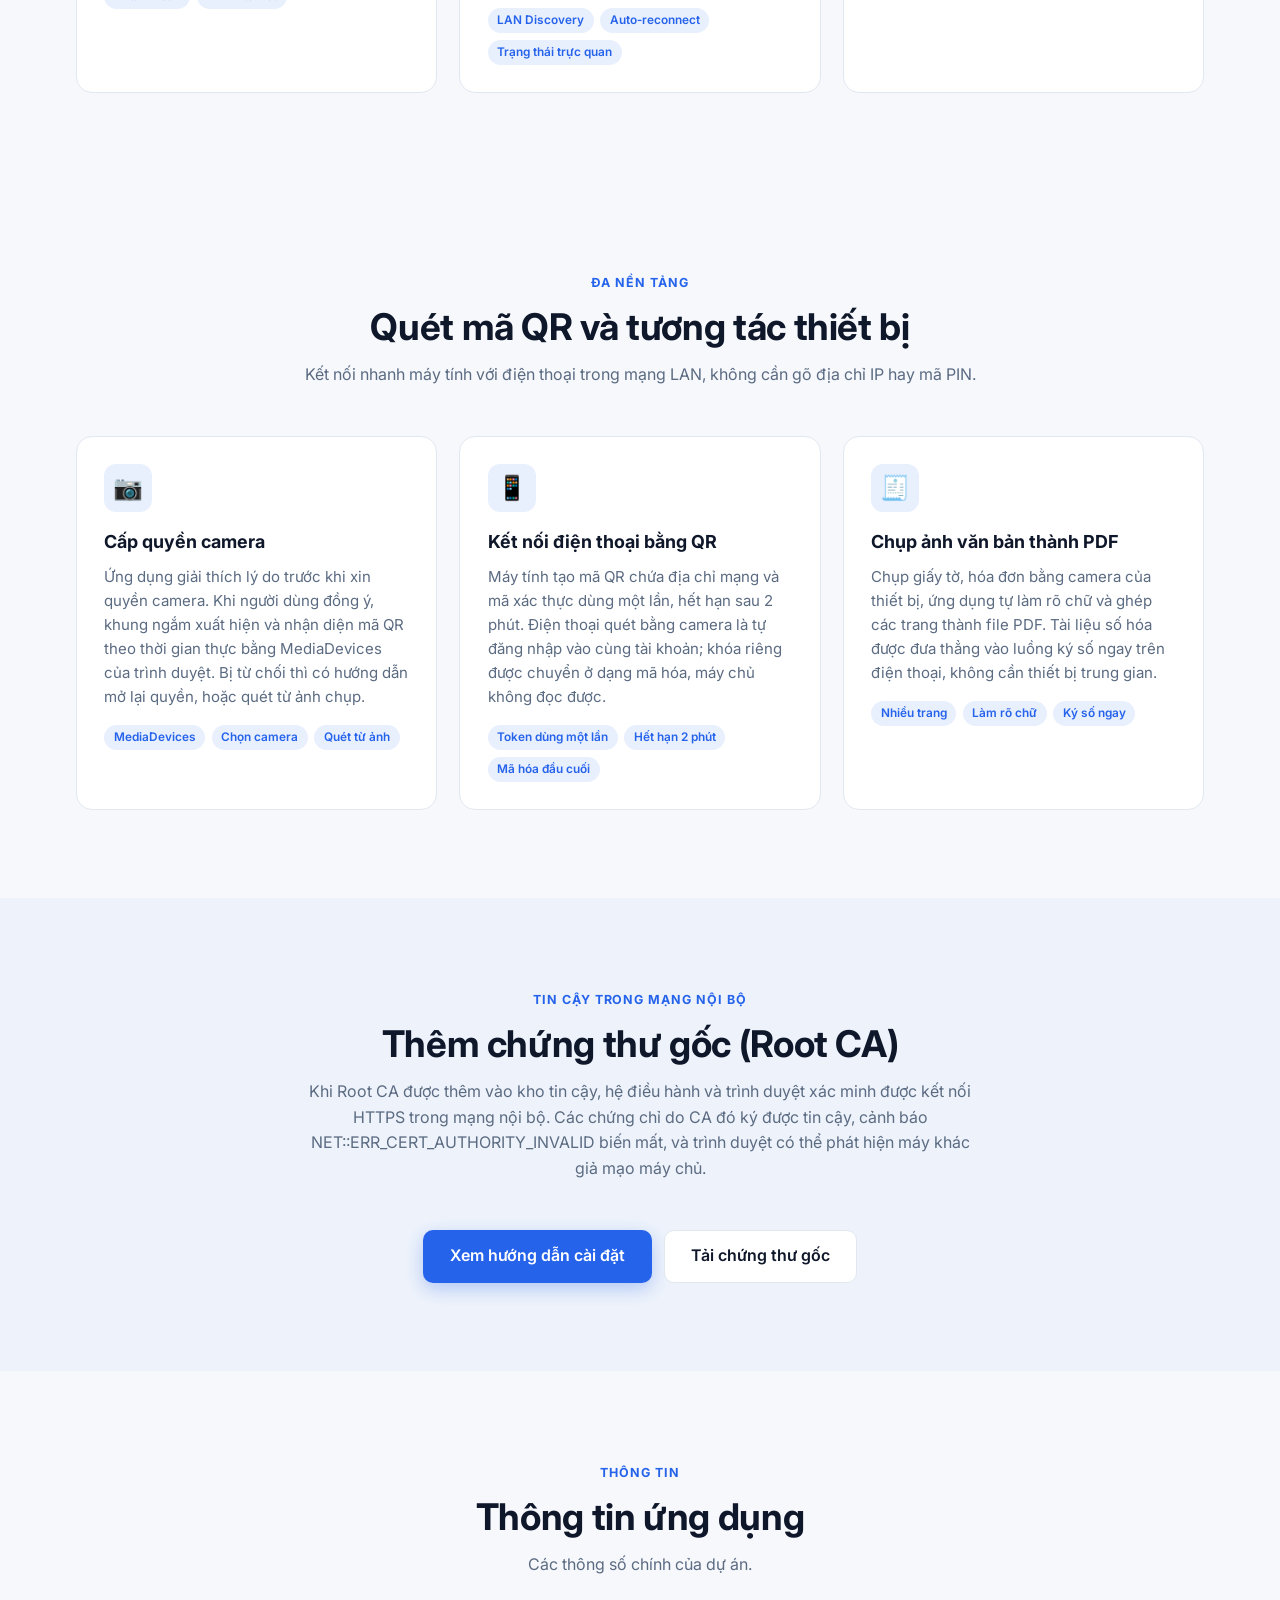
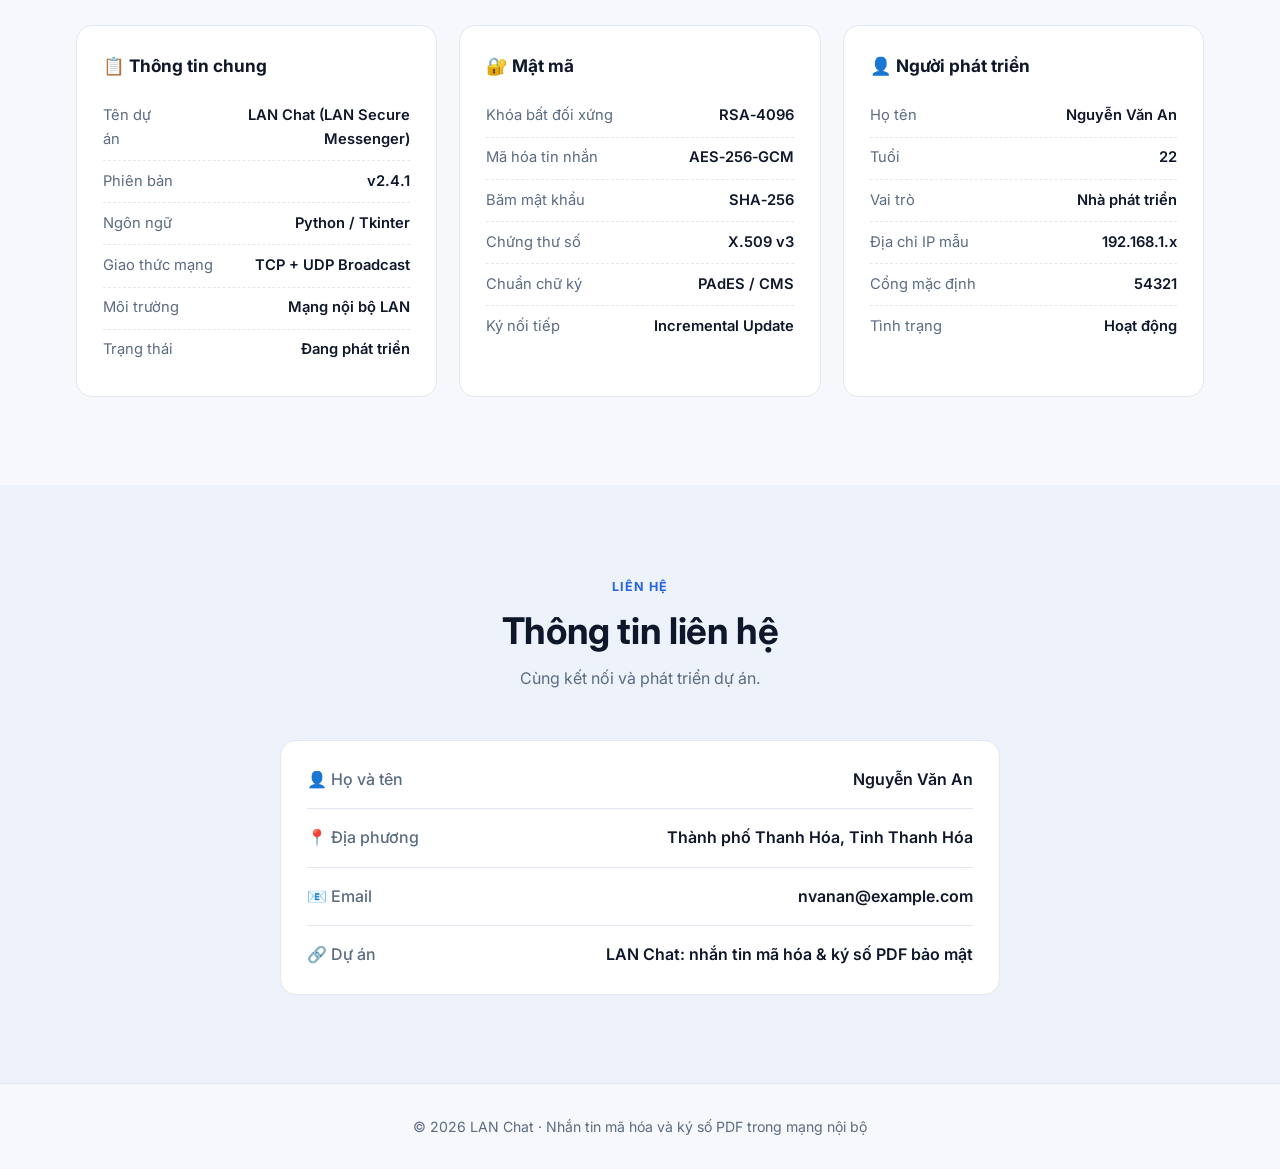
==== commit 68b8eedd: "Logo mới cho LAN Chat và biểu tượng cho các mục trên trang giới thiệu - assets/logo.svg: bong bóng c" ====
--- a/ui/ui/ui/index.html
+++ b/ui/ui/ui/index.html
@@ -10,6 +10,10 @@
     <link
         href="https://fonts.googleapis.com/css2?family=Inter:wght@400;500;600;700;800&family=JetBrains+Mono:wght@400;500&display=swap"
         rel="stylesheet">
+    <link rel="icon" type="image/svg+xml" href="assets/logo.svg">
+    <link rel="icon" type="image/png" sizes="512x512" href="assets/logo-512.png">
+    <link rel="apple-touch-icon" href="assets/apple-touch-icon.png">
+    <meta name="theme-color" content="#1d4ed8">
     <link rel="stylesheet" href="style.css">
 </head>
 
@@ -18,13 +22,7 @@
     <nav class="navbar" id="navbar">
         <div class="nav-container">
             <a href="#home" class="logo">
-                <span class="logo-mark">
-                    <svg viewBox="0 0 24 24" width="20" height="20" fill="none" stroke="currentColor" stroke-width="2.2"
-                        stroke-linecap="round" stroke-linejoin="round">
-                        <rect x="4" y="10" width="16" height="11" rx="2.5" />
-                        <path d="M8 10V7a4 4 0 0 1 8 0v3" />
-                    </svg>
-                </span>
+                <img class="logo-img" src="assets/logo.svg" width="36" height="36" alt="">
                 <span class="brand">LAN Chat</span>
             </a>
             <button class="nav-toggle" id="navToggle" aria-label="Mở menu" aria-expanded="false">
@@ -51,7 +49,8 @@
     <!-- Phần đầu trang -->
     <header id="home" class="hero">
         <div class="hero-content">
-            <span class="eyebrow">Truyền thông nội bộ · Tài liệu số · Pháp lý</span>
+            <img class="sec-icon" src="assets/icons/trang-chu.webp" width="72" height="72" alt="Trang chủ" loading="lazy">
+                <span class="eyebrow">Truyền thông nội bộ · Tài liệu số · Pháp lý</span>
             <h1>Nhắn tin mã hóa qua LAN<br>và <span class="highlight">ký số PDF</span> chuẩn quốc tế</h1>
             <p class="subtitle">LAN Chat là ứng dụng nhắn tin nội bộ và xử lý tài liệu số. Tin nhắn được mã hóa
                 end-to-end, mỗi tài khoản có khóa và chứng thư số riêng, và file PDF đã ký được Adobe Acrobat
@@ -92,6 +91,7 @@
     <section id="features" class="section">
         <div class="container">
             <div class="section-header">
+                <img class="sec-icon" src="assets/icons/tinh-nang.webp" width="72" height="72" alt="Tính năng" loading="lazy">
                 <span class="eyebrow">Tính năng</span>
                 <h2>Năm nhóm tính năng chính</h2>
                 <p>Từ tin nhắn hằng ngày đến hợp đồng cần nhiều cấp phê duyệt.</p>
@@ -170,6 +170,7 @@
     <section id="signing" class="section alt">
         <div class="container split">
             <div class="split-text">
+                <img class="sec-icon" src="assets/icons/ky-so.webp" width="72" height="72" alt="Ký số PDF" loading="lazy">
                 <span class="eyebrow">Ký số PDF</span>
                 <h2>Chữ ký có giá trị pháp lý, đặt ở đúng chỗ bạn cần</h2>
                 <p>Mỗi chữ ký có hai lớp:</p>
@@ -300,6 +301,7 @@
     <section id="security" class="section dark">
         <div class="container">
             <div class="section-header">
+                <img class="sec-icon" src="assets/icons/bao-mat.webp" width="72" height="72" alt="Bảo mật" loading="lazy">
                 <span class="eyebrow">Cơ chế bảo mật</span>
                 <h2>Cách tin nhắn và tài liệu được bảo vệ</h2>
                 <p>Ghép mã hóa bất đối xứng với mã hóa đối xứng, dùng tiêu chuẩn mật mã phổ biến.</p>
@@ -338,6 +340,7 @@
     <section id="friends" class="section alt">
         <div class="container">
             <div class="section-header">
+                <img class="sec-icon" src="assets/icons/ket-ban.webp" width="72" height="72" alt="Kết bạn" loading="lazy">
                 <span class="eyebrow">Riêng tư</span>
                 <h2>Kết bạn hai chiều và tin nhắn thật</h2>
                 <p>Mỗi tài khoản bắt đầu trống. Hai người chỉ nhắn tin được khi cả hai đồng ý kết bạn.</p>
@@ -369,6 +372,7 @@
     <section id="global" class="section">
         <div class="container">
             <div class="section-header">
+                <img class="sec-icon" src="assets/icons/toan-cau.webp" width="72" height="72" alt="Toàn cầu" loading="lazy">
                 <span class="eyebrow">Wi‑Fi · 4G · 5G</span>
                 <h2>Kết nối Toàn cầu: kết bạn và trò chuyện ở bất cứ đâu có mạng</h2>
                 <p>Địa chỉ IP thuộc về thiết bị và đổi khi đổi mạng, nên mỗi tài khoản được nhận diện bằng Địa chỉ LAN Chat cố định, không phải bằng IP.</p>
@@ -400,6 +404,7 @@
     <section id="host" class="section alt">
         <div class="container">
             <div class="section-header">
+                <img class="sec-icon" src="assets/icons/may-chu.webp" width="72" height="72" alt="Máy chủ" loading="lazy">
                 <span class="eyebrow">Máy A · Máy B</span>
                 <h2>Một máy làm máy chủ, các máy khác kết nối vào</h2>
                 <p>Trình duyệt không mở được cổng máy chủ, nên máy A chạy chương trình máy chủ <code>server.py</code> trên máy tính. Các máy còn lại chỉ cần trình duyệt.</p>
--- a/ui/ui/ui/style.css
+++ b/ui/ui/ui/style.css
@@ -98,7 +98,7 @@
     display: flex; justify-content: space-between; align-items: center;
 }
 
-.logo { display: flex; align-items: center; gap: .6rem; font-weight: 800; font-size: 1.15rem; }
+.logo { display: flex; align-items: center; gap: .6rem; font-weight: 800; font-size: 1.15rem; white-space: nowrap; flex: none; }
 .logo-mark {
     width: 34px; height: 34px; border-radius: 10px;
     display: grid; place-items: center;
@@ -370,3 +370,11 @@
     .info-list li { flex-direction: column; gap: 0; }
     .info-list b { text-align: left; }
 }
+
+/* Logo và biểu tượng các mục */
+.logo-img { width: 36px; height: 36px; border-radius: 10px; flex: none; box-shadow: 0 4px 14px rgba(37, 99, 235, .25); }
+.sec-icon { display: block; width: 72px; height: 72px; margin: 0 auto .9rem; border-radius: 18px; object-fit: cover;
+    box-shadow: 0 8px 24px rgba(15, 23, 42, .10); background: #fff; }
+.hero .sec-icon { margin: 0 0 .9rem; }
+.section.dark .sec-icon { box-shadow: 0 8px 24px rgba(0, 0, 0, .35); }
+@media (max-width: 640px) { .sec-icon { width: 56px; height: 56px; border-radius: 14px; } }
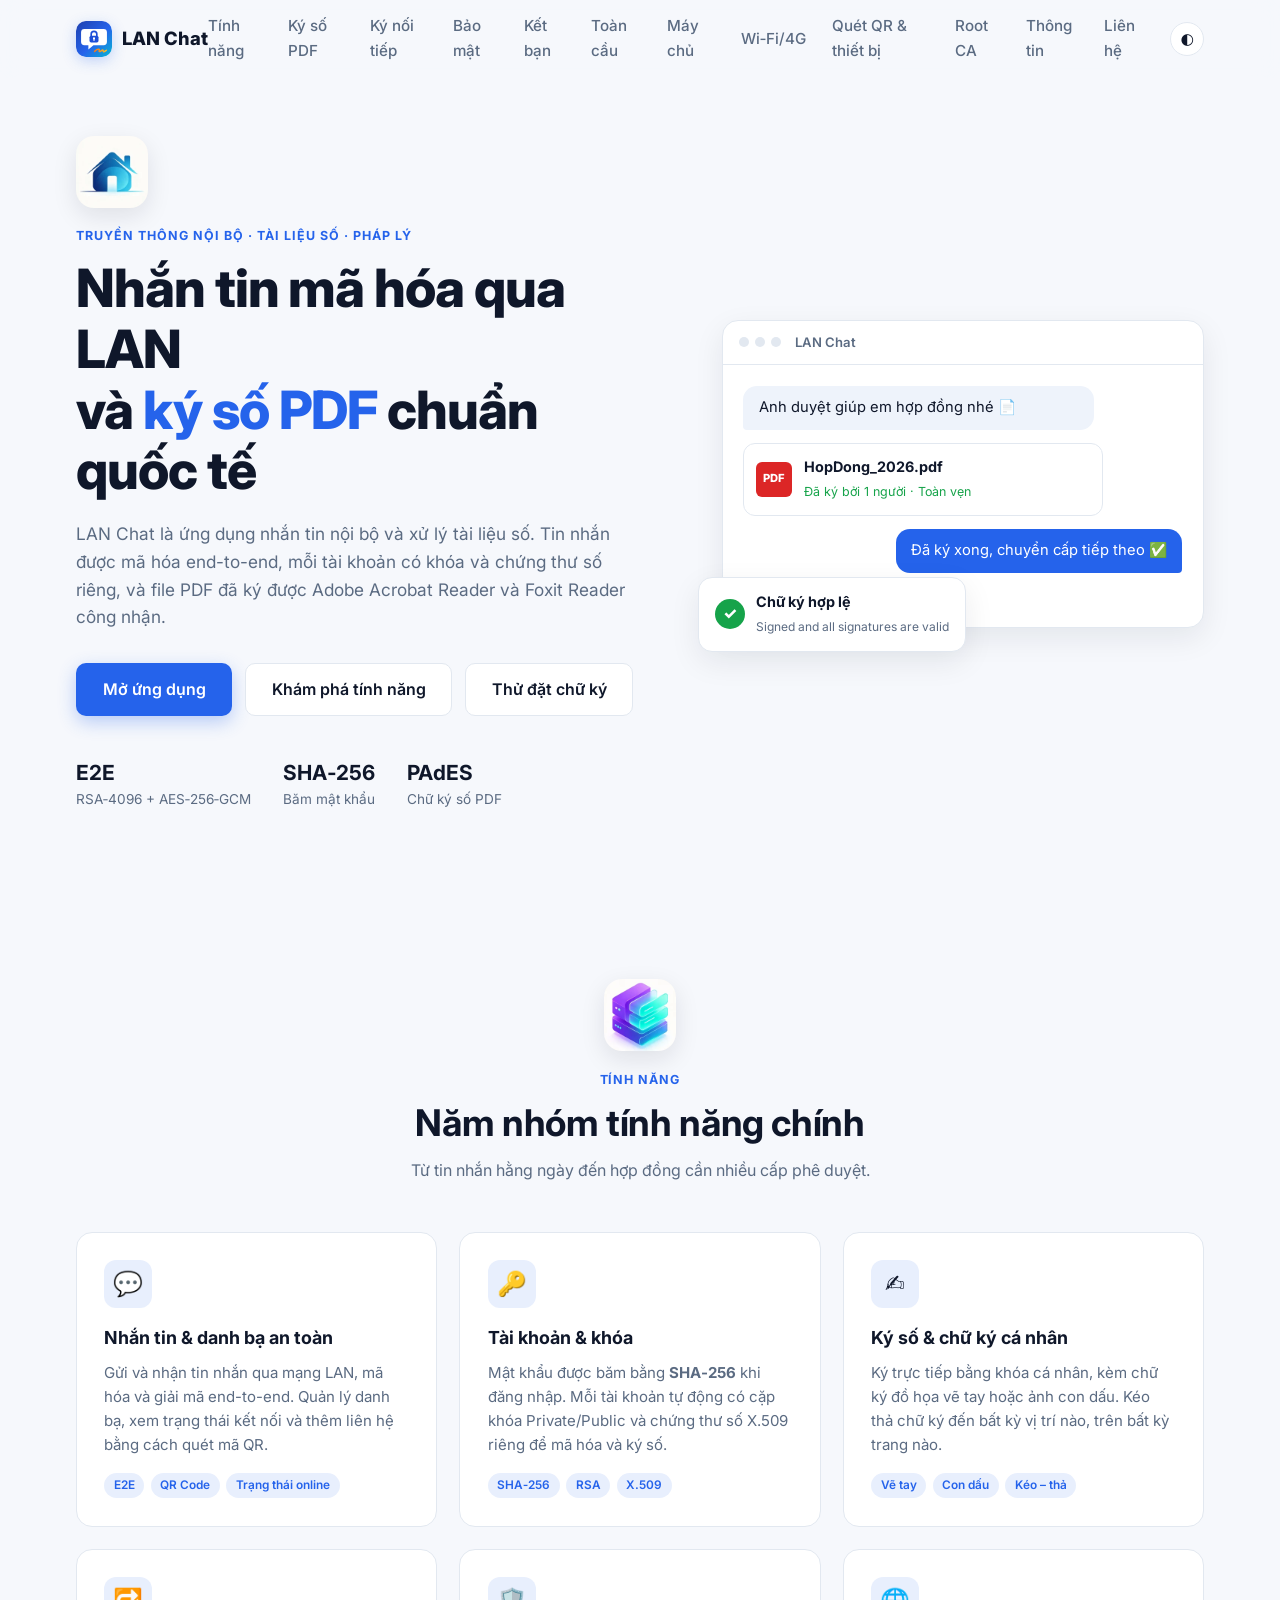
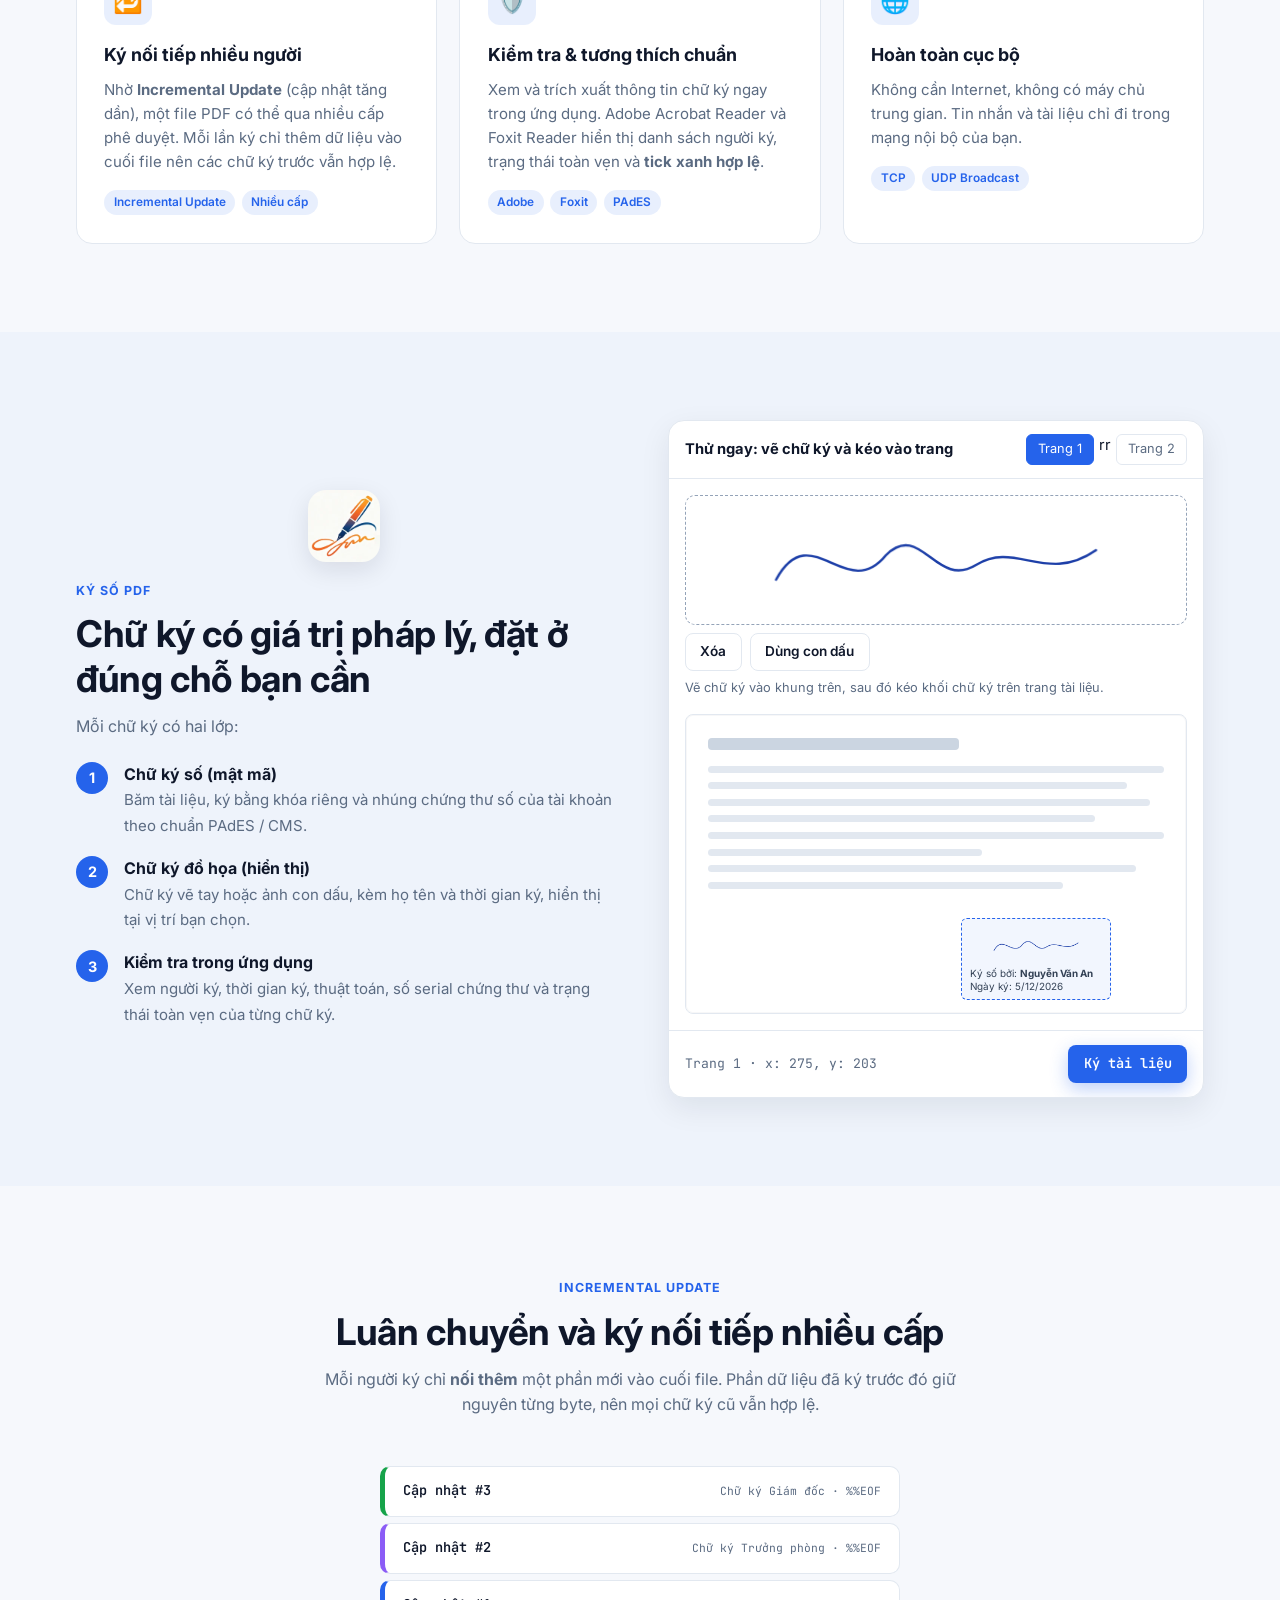
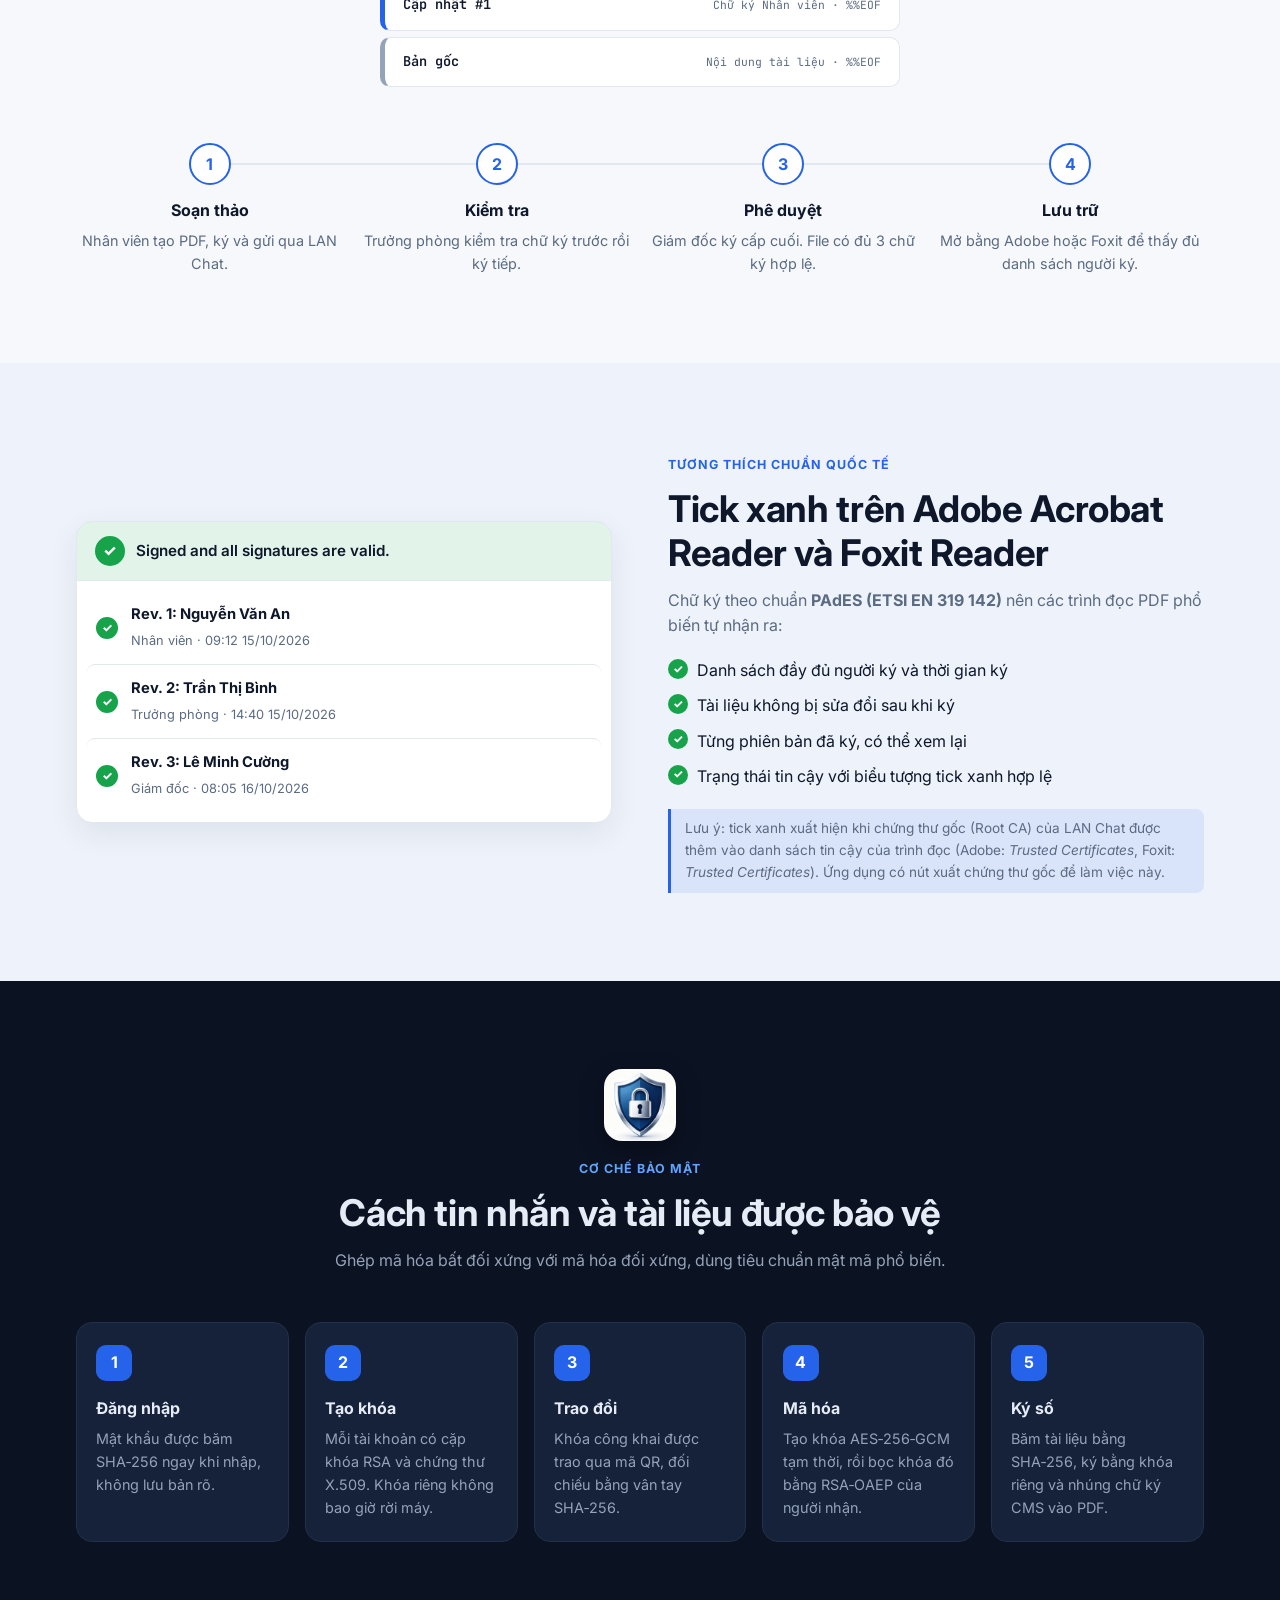
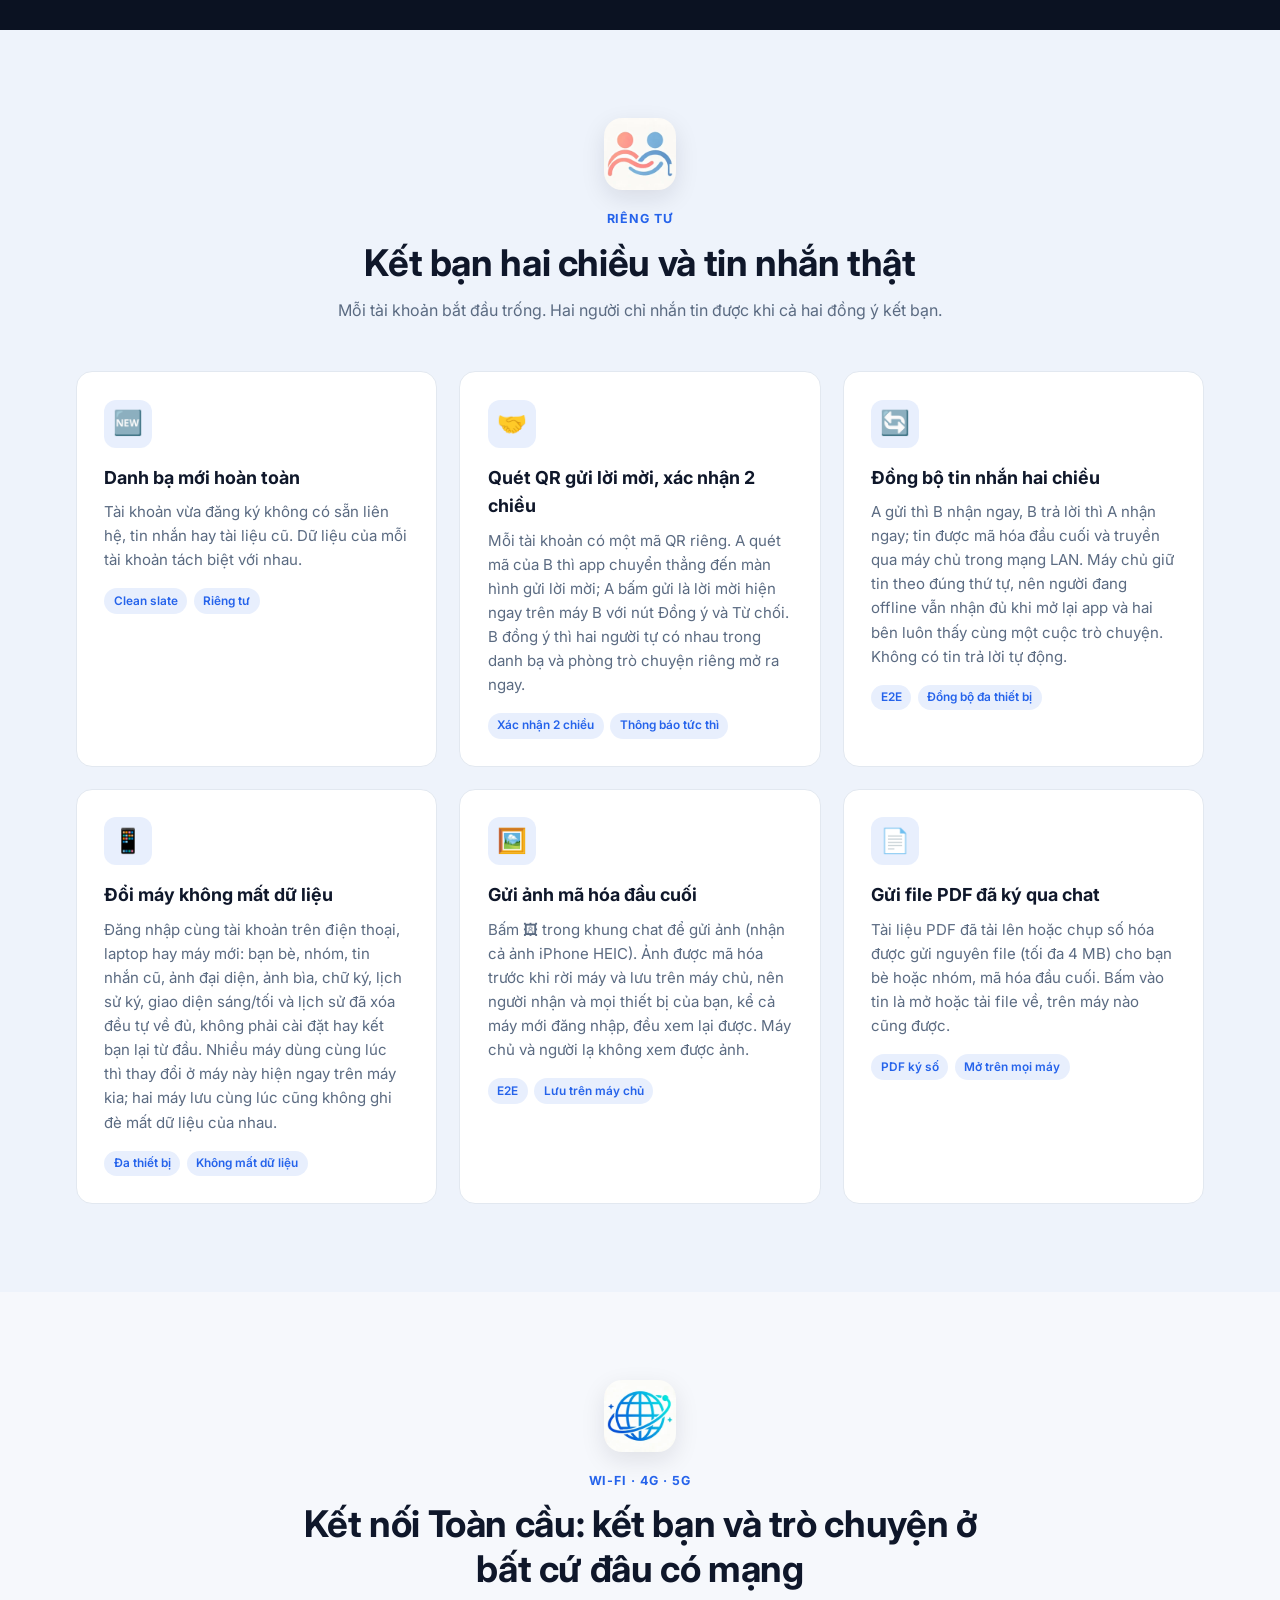
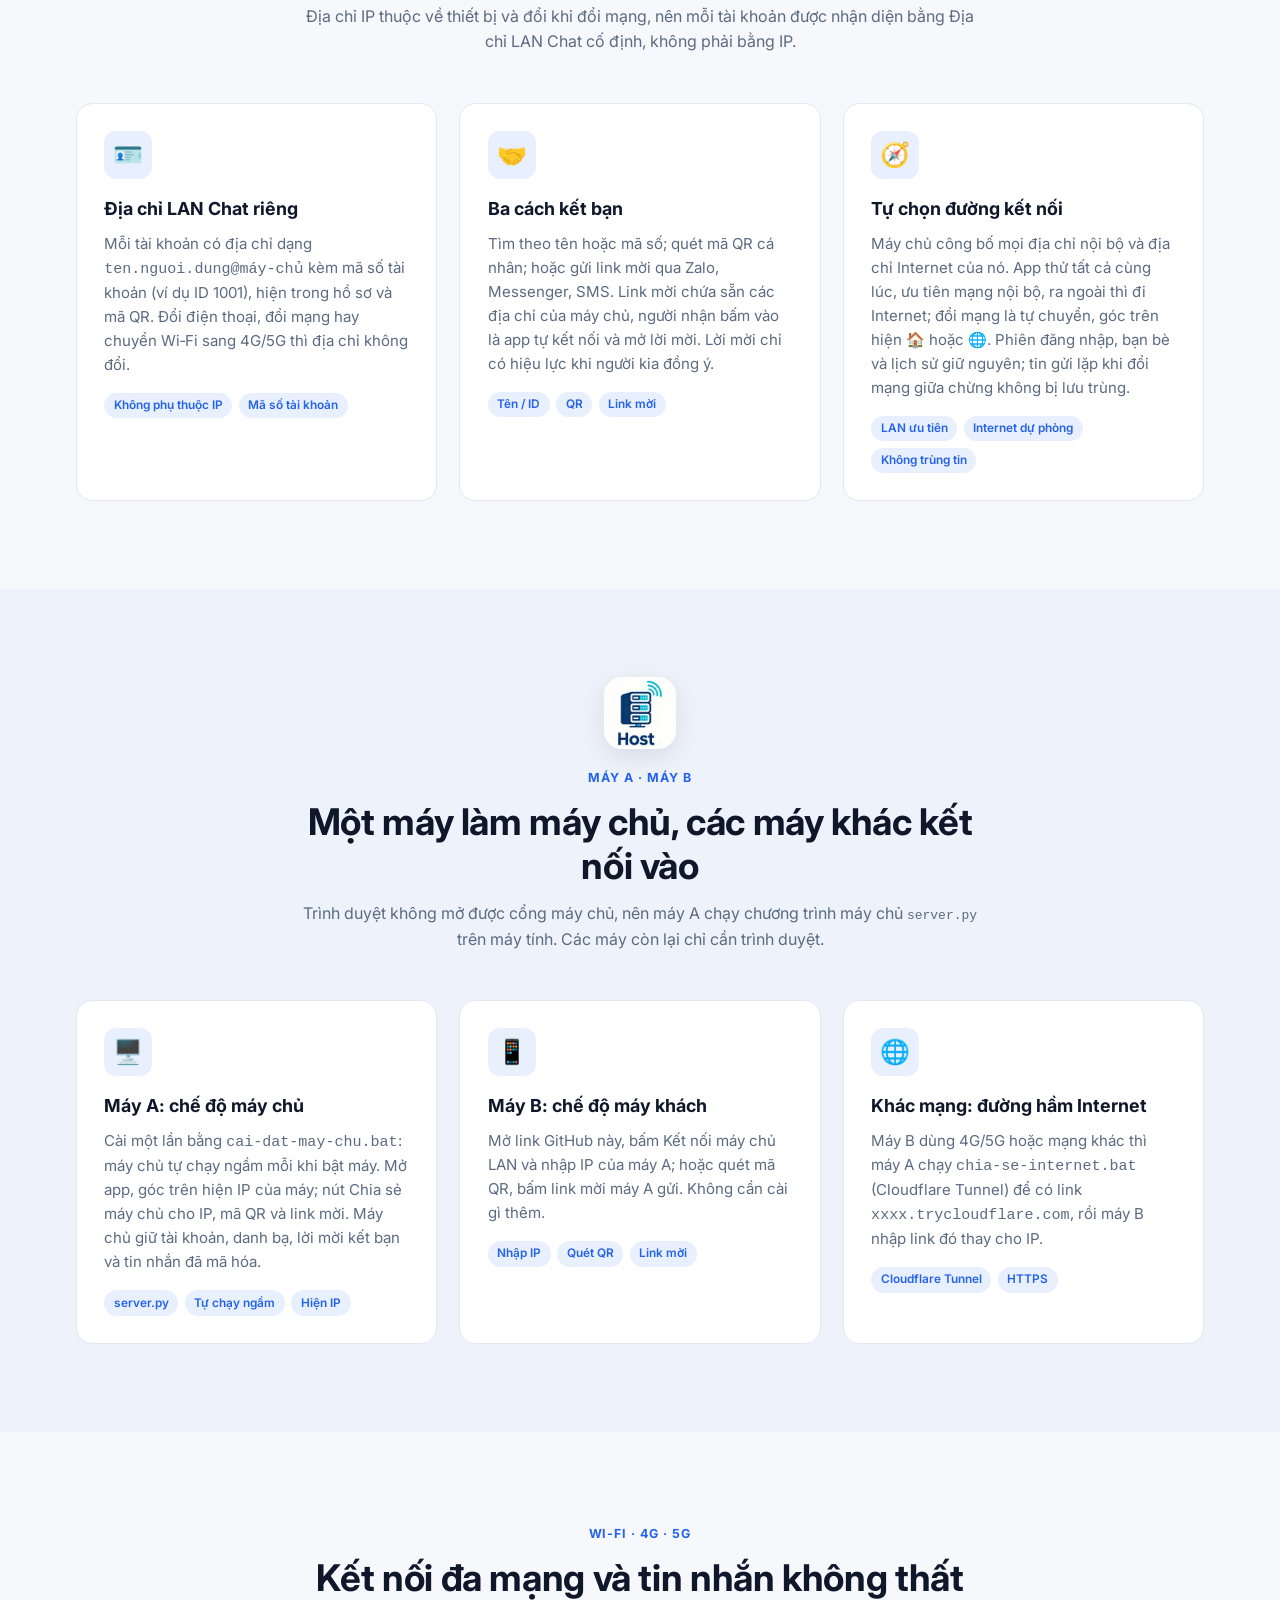
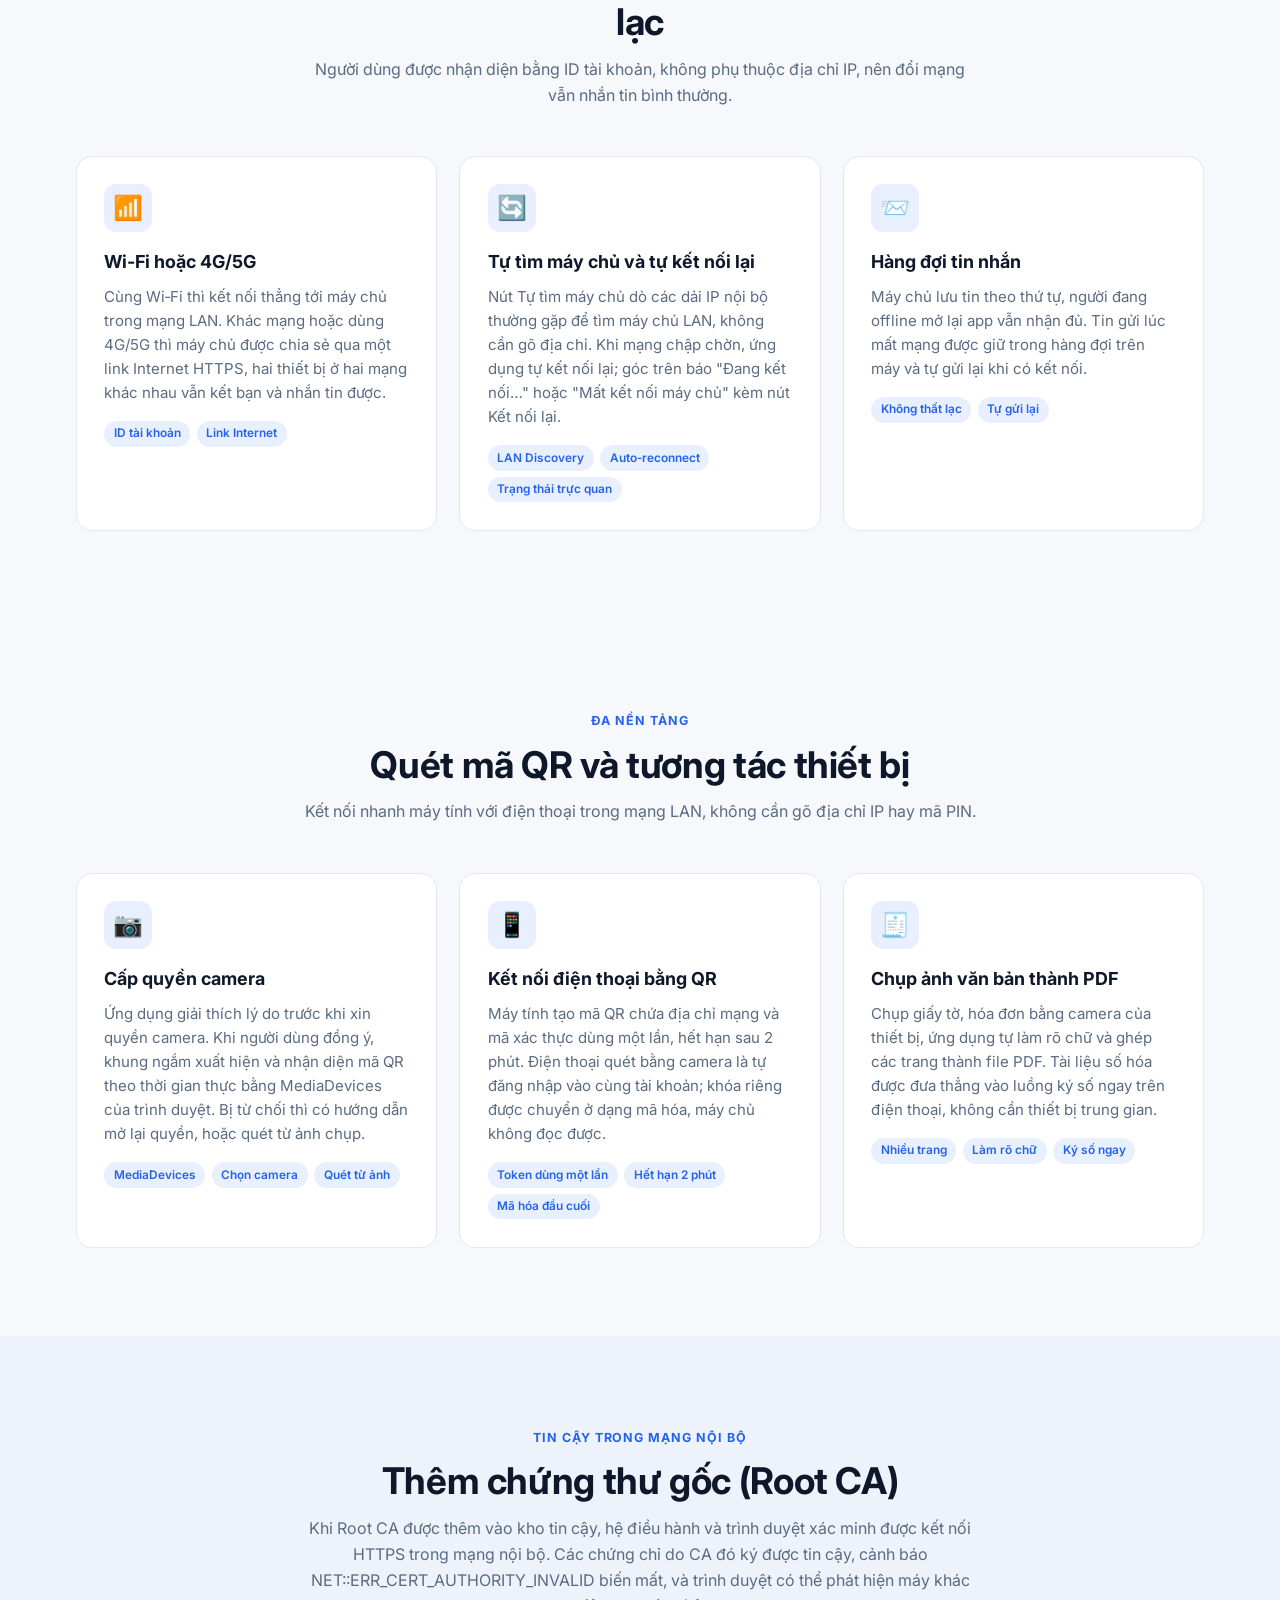
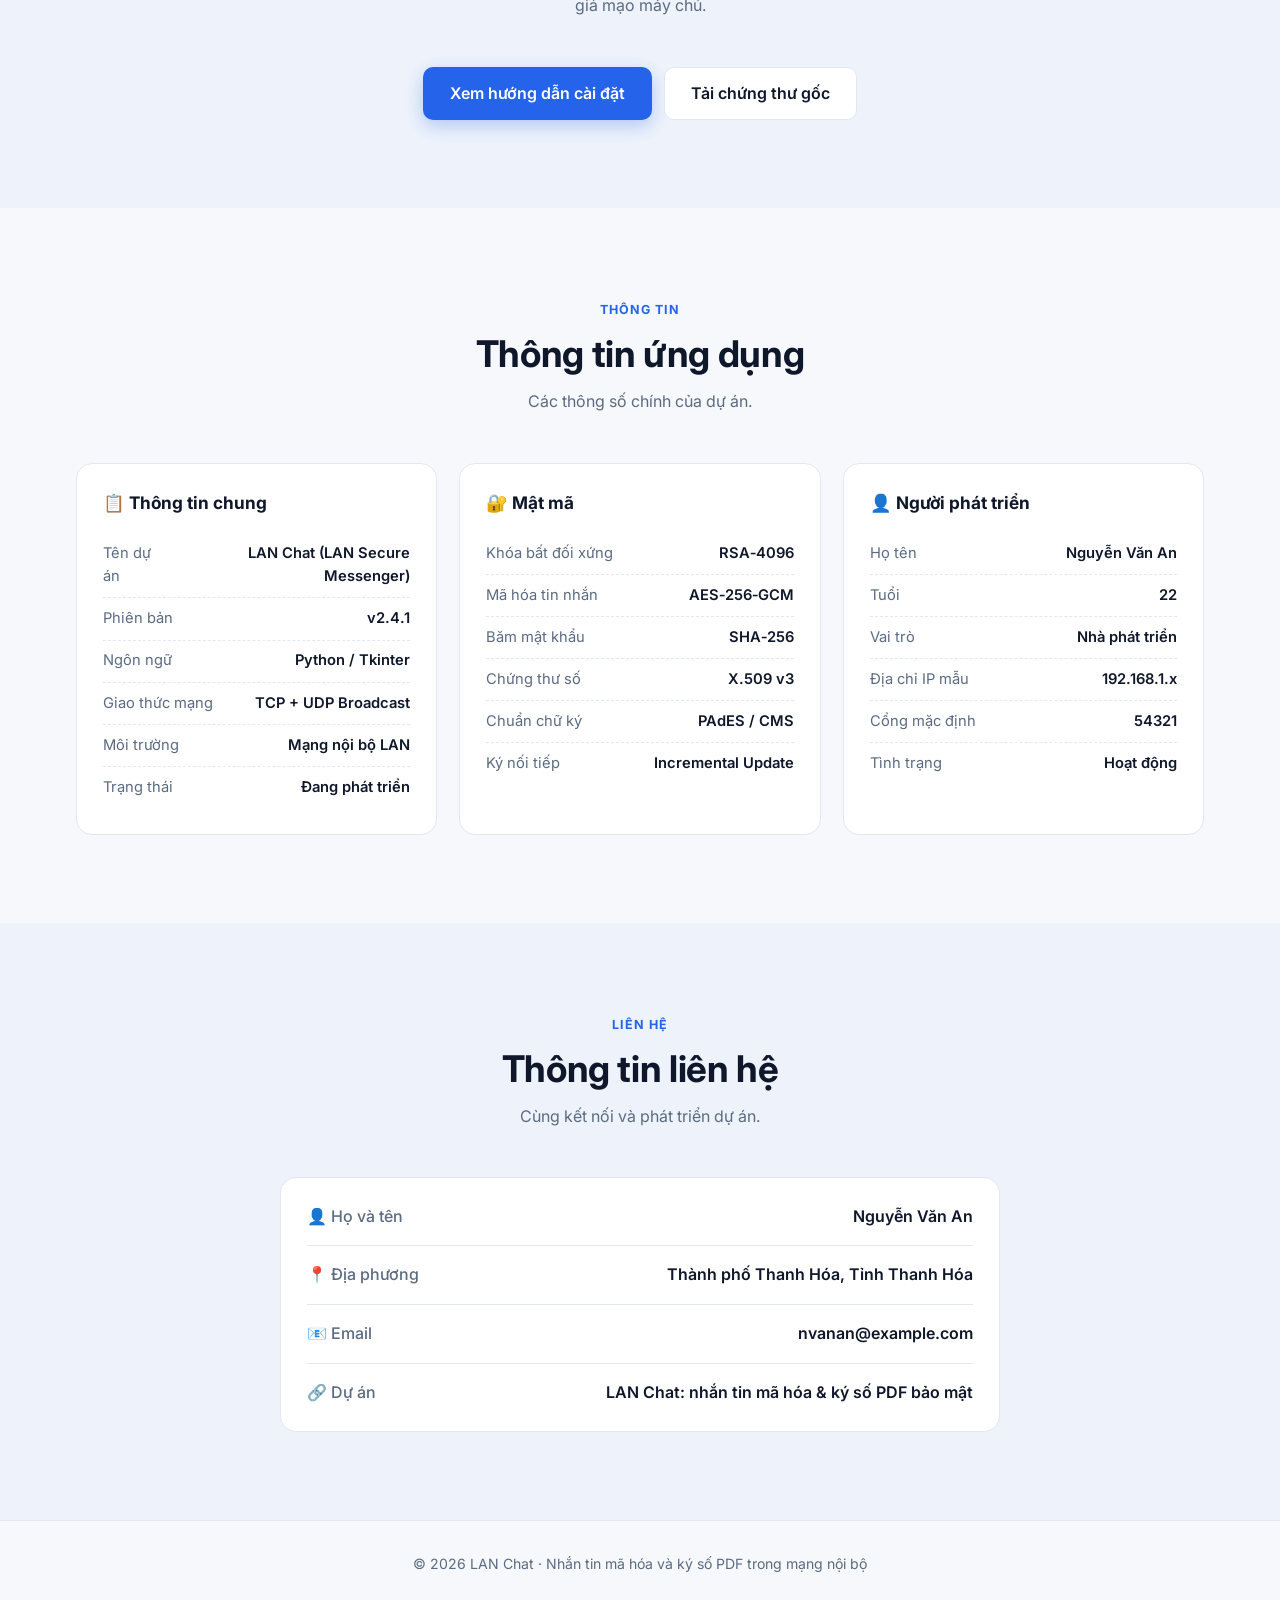
==== commit 877b988f: "Trang giới thiệu: thêm đồng bộ đa thiết bị, gửi ảnh và gửi PDF qua chat Co-Authored-By: Claude Opus " ====
--- a/ui/ui/ui/index.html
+++ b/ui/ui/ui/index.html
@@ -14,6 +14,26 @@
     <link rel="icon" type="image/png" sizes="512x512" href="assets/logo-512.png">
     <link rel="apple-touch-icon" href="assets/apple-touch-icon.png">
     <meta name="theme-color" content="#1d4ed8">
+    <!-- Ảnh và thông tin hiện khi chia sẻ link (Zalo, Facebook, Messenger, Telegram…) -->
+    <meta property="og:type" content="website">
+    <meta property="og:site_name" content="LAN Chat">
+    <meta property="og:title" content="LAN Chat – Nhắn tin mã hóa & Ký số PDF">
+    <meta property="og:description" content="Nhắn tin mã hóa đầu cuối, kết bạn bằng mã QR, gọi video và ký số PDF chuẩn quốc tế. Dùng chung trên mọi thiết bị, Wi‑Fi hay 4G/5G.">
+    <meta property="og:url" content="https://thanhesssd.github.io/hethongungdungchatbaomat-kysopdf/ui/ui/ui/index.html">
+    <meta property="og:image" content="https://thanhesssd.github.io/hethongungdungchatbaomat-kysopdf/ui/ui/ui/assets/og-image.jpg">
+    <meta property="og:image:secure_url" content="https://thanhesssd.github.io/hethongungdungchatbaomat-kysopdf/ui/ui/ui/assets/og-image.jpg">
+    <meta property="og:image:type" content="image/jpeg">
+    <meta property="og:image:width" content="1200">
+    <meta property="og:image:height" content="630">
+    <meta property="og:image:alt" content="Logo LAN Chat">
+    <meta property="og:locale" content="vi_VN">
+    <meta name="twitter:card" content="summary_large_image">
+    <meta name="twitter:title" content="LAN Chat – Nhắn tin mã hóa & Ký số PDF">
+    <meta name="twitter:description" content="Nhắn tin mã hóa đầu cuối, kết bạn bằng mã QR, gọi video và ký số PDF chuẩn quốc tế. Dùng chung trên mọi thiết bị, Wi‑Fi hay 4G/5G.">
+    <meta name="twitter:image" content="https://thanhesssd.github.io/hethongungdungchatbaomat-kysopdf/ui/ui/ui/assets/og-image.jpg">
+    <link rel="manifest" href="assets/manifest.webmanifest">
+    <meta name="apple-mobile-web-app-title" content="LAN Chat">
+    <meta name="application-name" content="LAN Chat">
     <link rel="stylesheet" href="style.css">
 </head>
 
@@ -364,6 +384,24 @@
                     <p>A gửi thì B nhận ngay, B trả lời thì A nhận ngay; tin được mã hóa đầu cuối và truyền qua máy chủ trong mạng LAN. Máy chủ giữ tin theo đúng thứ tự, nên người đang offline vẫn nhận đủ khi mở lại app và hai bên luôn thấy cùng một cuộc trò chuyện. Không có tin trả lời tự động.</p>
                     <ul class="tags"><li>E2E</li><li>Đồng bộ đa thiết bị</li></ul>
                 </article>
+                <article class="feature-card reveal">
+                    <div class="feature-icon">📱</div>
+                    <h3>Đổi máy không mất dữ liệu</h3>
+                    <p>Đăng nhập cùng tài khoản trên điện thoại, laptop hay máy mới: bạn bè, nhóm, tin nhắn cũ, ảnh đại diện, ảnh bìa, chữ ký, lịch sử ký, giao diện sáng/tối và lịch sử đã xóa đều tự về đủ, không phải cài đặt hay kết bạn lại từ đầu. Nhiều máy dùng cùng lúc thì thay đổi ở máy này hiện ngay trên máy kia; hai máy lưu cùng lúc cũng không ghi đè mất dữ liệu của nhau.</p>
+                    <ul class="tags"><li>Đa thiết bị</li><li>Không mất dữ liệu</li></ul>
+                </article>
+                <article class="feature-card reveal">
+                    <div class="feature-icon">🖼️</div>
+                    <h3>Gửi ảnh mã hóa đầu cuối</h3>
+                    <p>Bấm 🖼 trong khung chat để gửi ảnh (nhận cả ảnh iPhone HEIC). Ảnh được mã hóa trước khi rời máy và lưu trên máy chủ, nên người nhận và mọi thiết bị của bạn, kể cả máy mới đăng nhập, đều xem lại được. Máy chủ và người lạ không xem được ảnh.</p>
+                    <ul class="tags"><li>E2E</li><li>Lưu trên máy chủ</li></ul>
+                </article>
+                <article class="feature-card reveal">
+                    <div class="feature-icon">📄</div>
+                    <h3>Gửi file PDF đã ký qua chat</h3>
+                    <p>Tài liệu PDF đã tải lên hoặc chụp số hóa được gửi nguyên file (tối đa 4 MB) cho bạn bè hoặc nhóm, mã hóa đầu cuối. Bấm vào tin là mở hoặc tải file về, trên máy nào cũng được.</p>
+                    <ul class="tags"><li>PDF ký số</li><li>Mở trên mọi máy</li></ul>
+                </article>
             </div>
         </div>
     </section>
